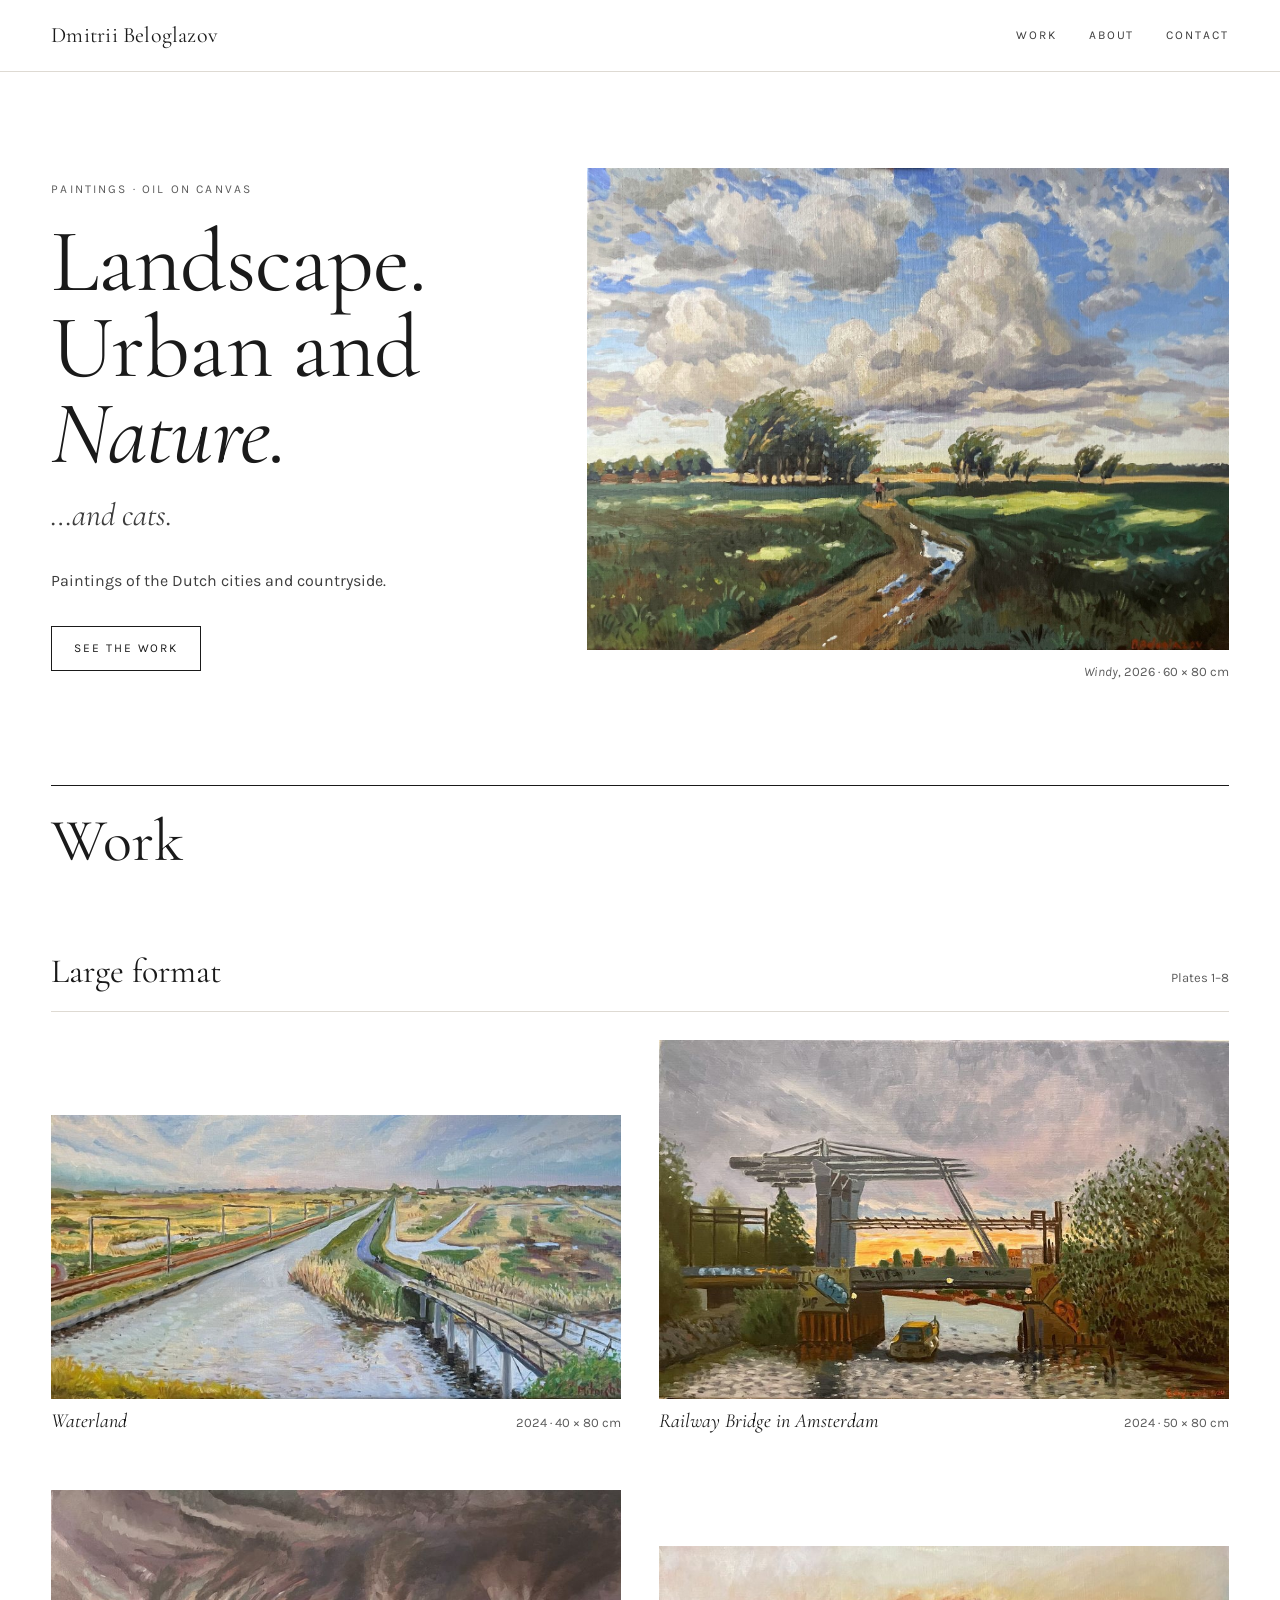
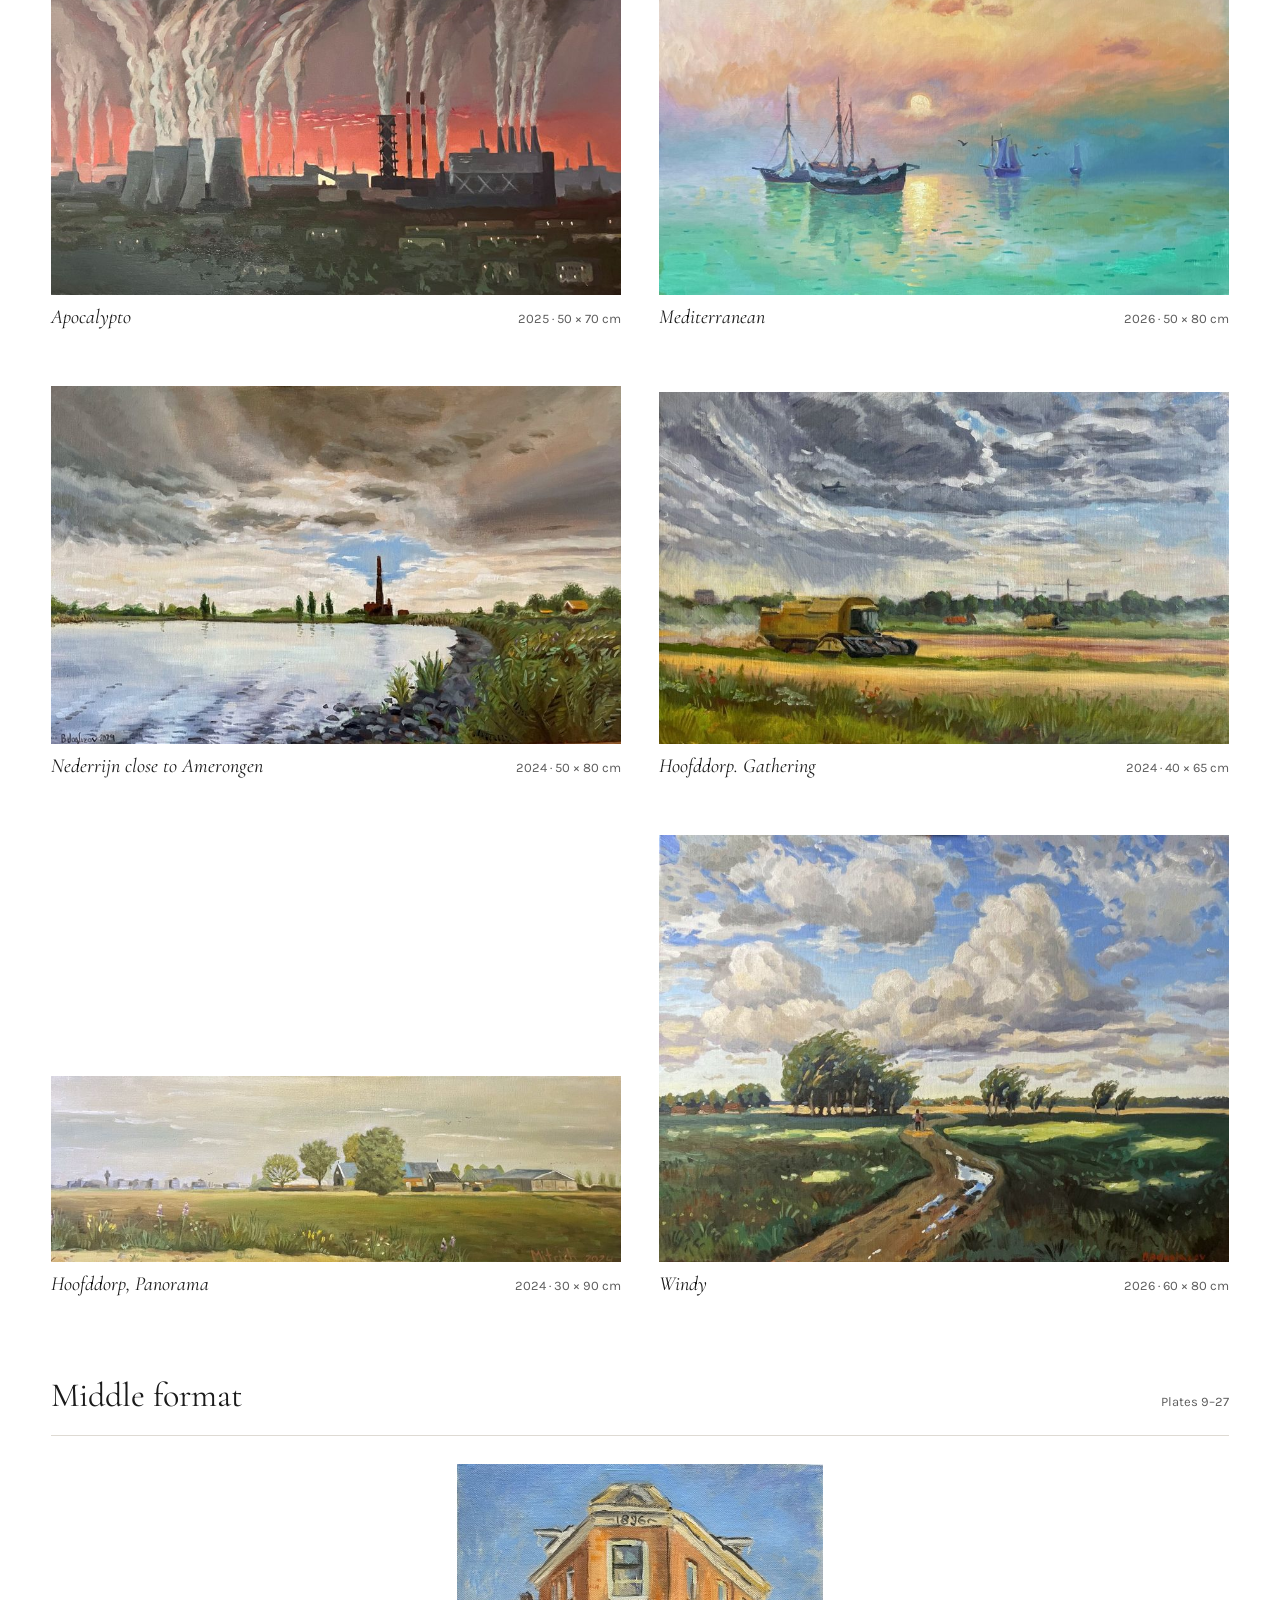
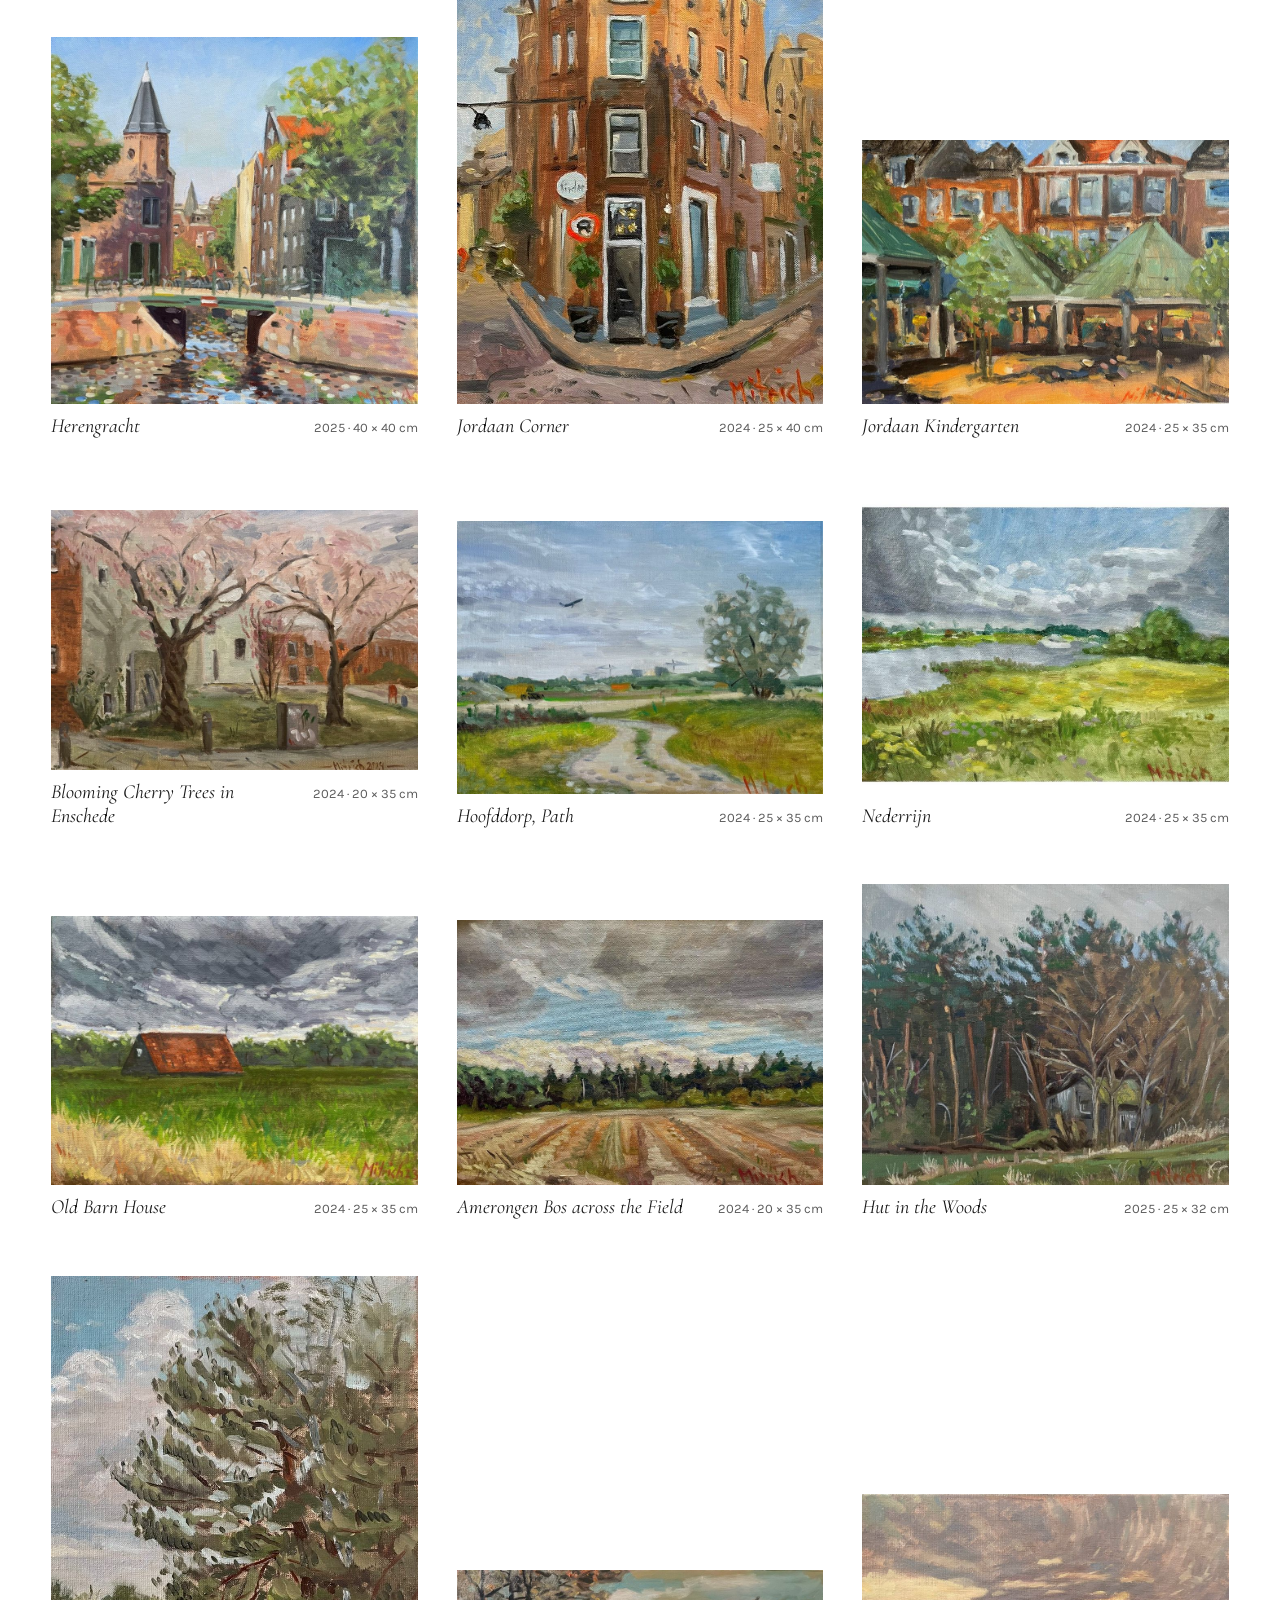
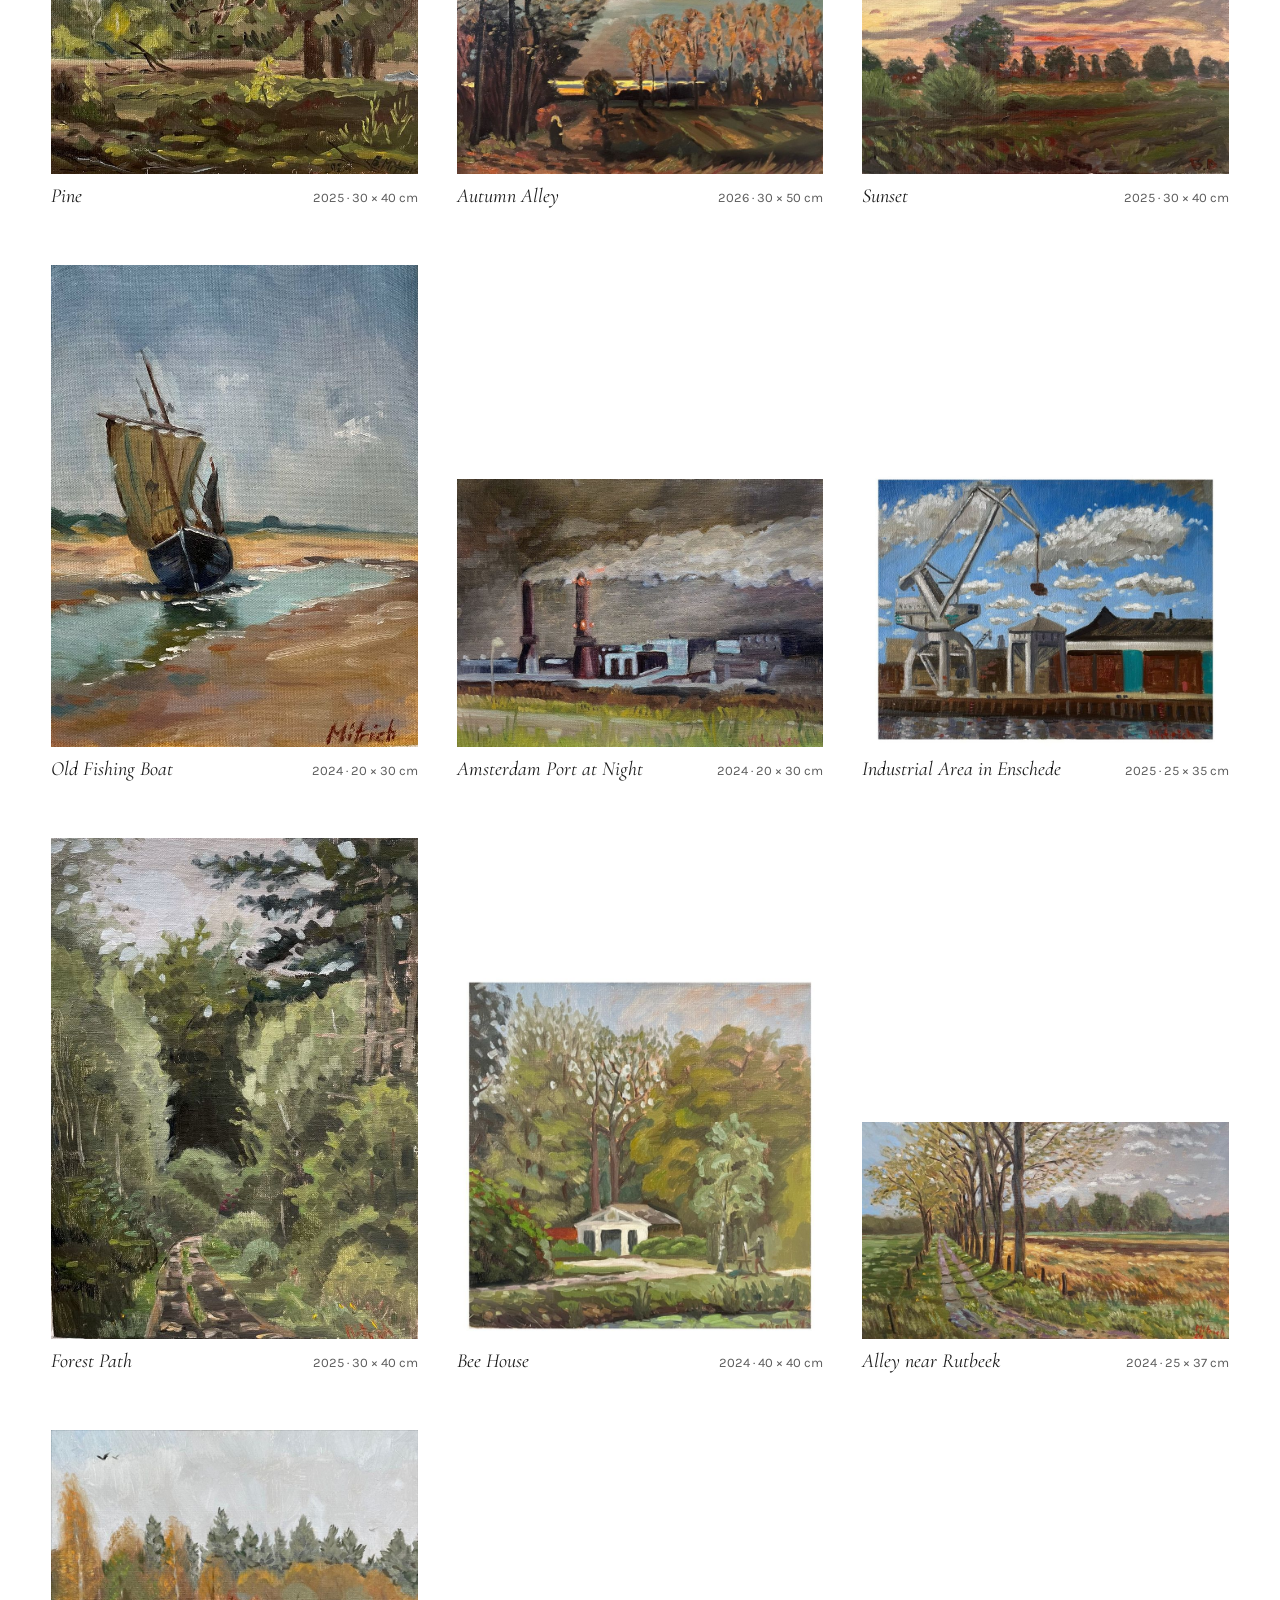
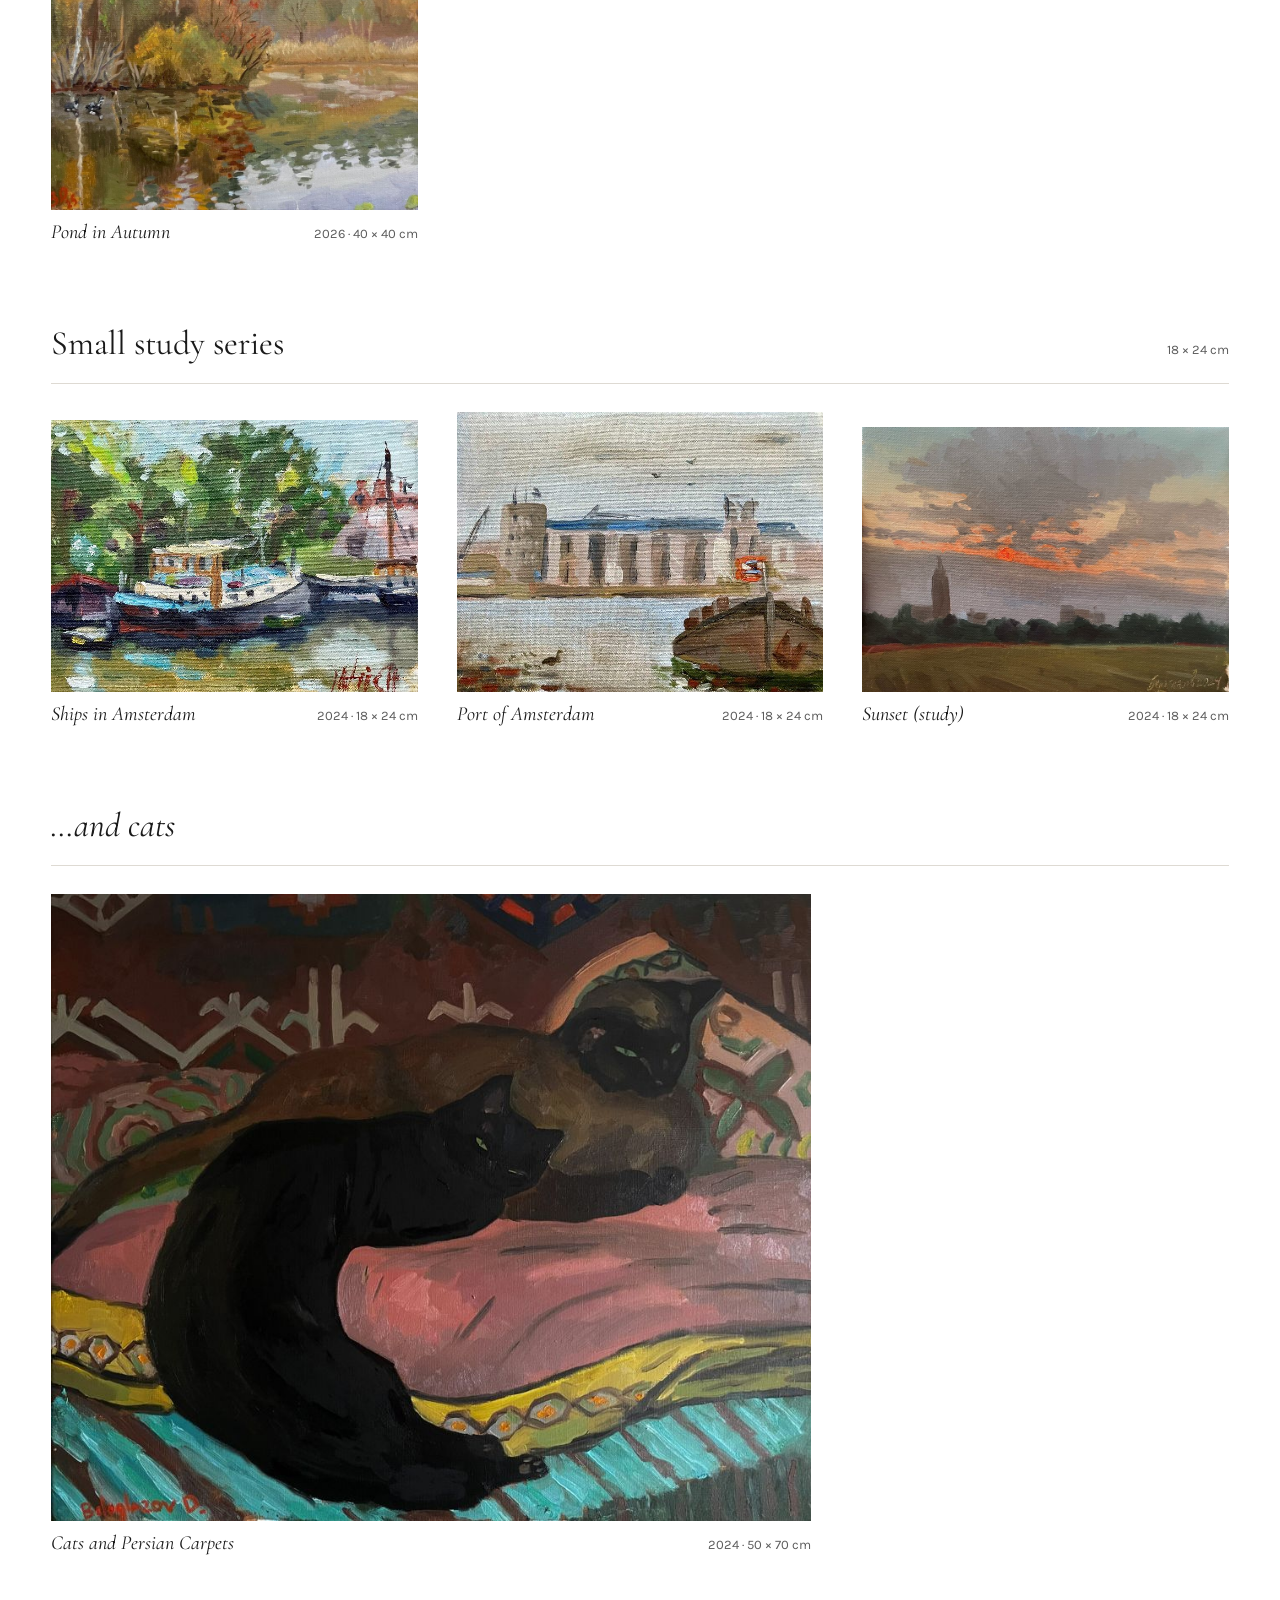
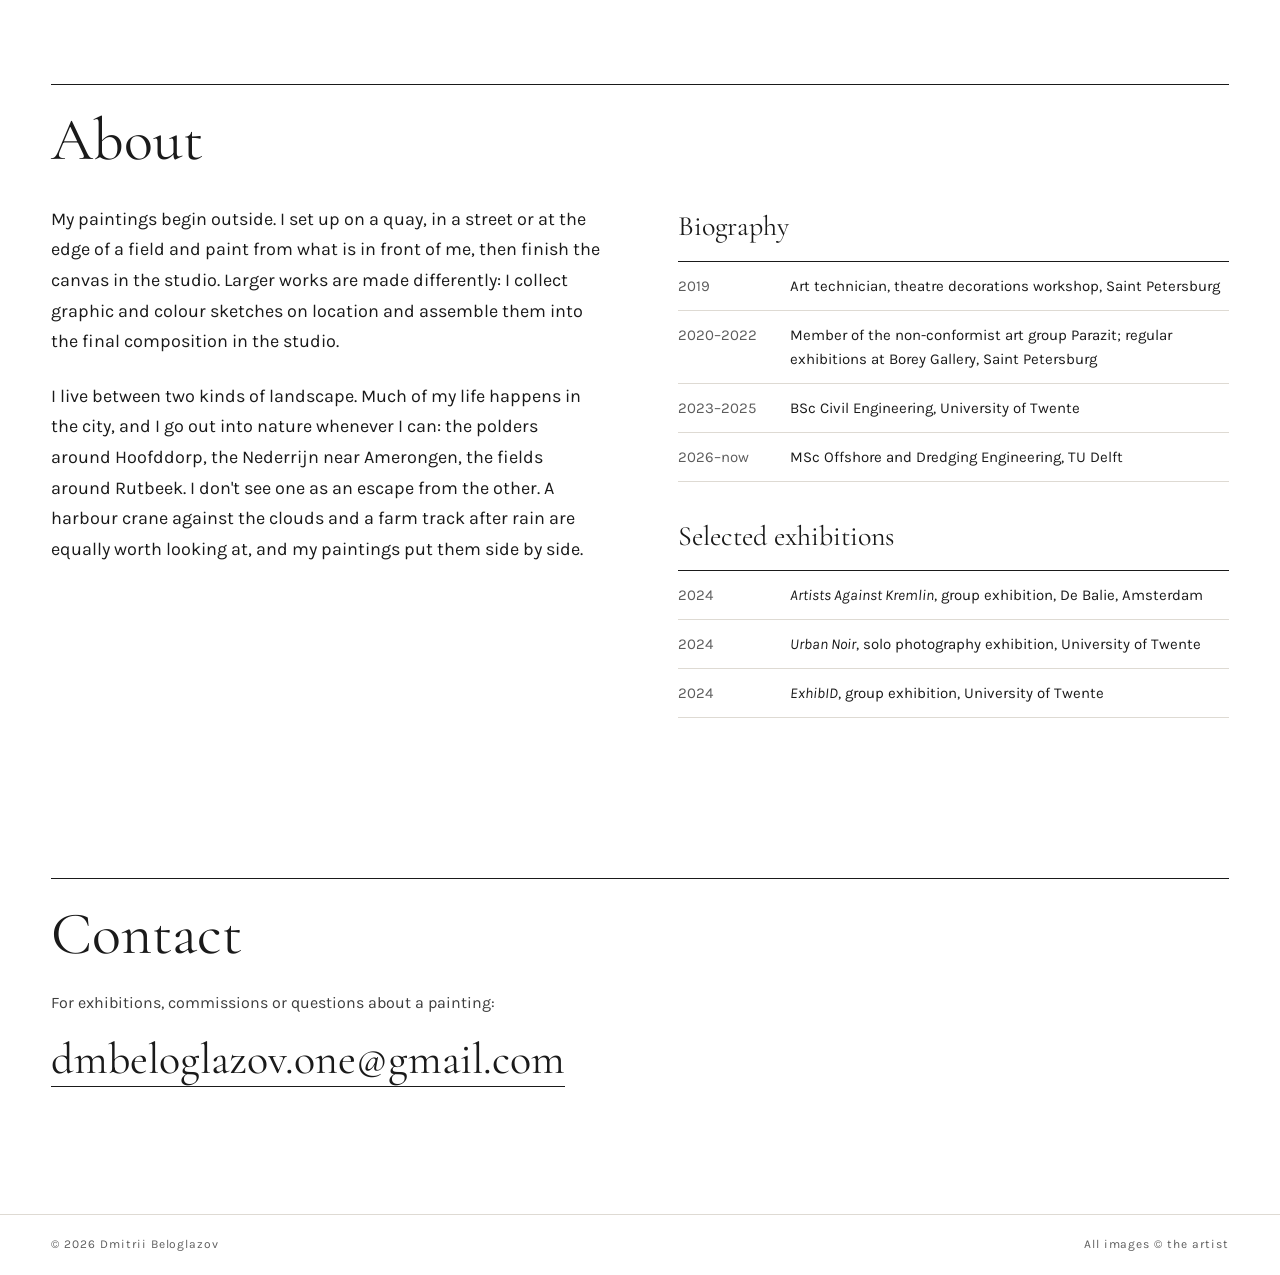
==== index.html @ a4216e6f "Pictures and info for the site" ====
<!doctype html>
<html lang="en">
<head>
<meta charset="utf-8">
<meta name="viewport" content="width=device-width, initial-scale=1">
<title>Dmitrii Beloglazov · Paintings</title>
<meta name="description" content="Dmitrii Beloglazov paints the Dutch city and countryside in oil: Amsterdam's canals and port, the polders of Waterland and Hoofddorp, the Nederrijn near Amerongen.">
<meta property="og:title" content="Dmitrii Beloglazov · Paintings">
<meta property="og:description" content="Landscape. Urban and Nature. …and cats. Oil paintings, 2024–2026.">
<link rel="icon" href="data:image/svg+xml,%3Csvg xmlns='http://www.w3.org/2000/svg' viewBox='0 0 64 64'%3E%3Crect width='64' height='64' fill='%231a1a1a'/%3E%3Ctext x='32' y='44' font-family='Georgia,serif' font-size='34' fill='%23fff' text-anchor='middle'%3EDB%3C/text%3E%3C/svg%3E">
<link rel="preconnect" href="https://fonts.googleapis.com">
<link rel="preconnect" href="https://fonts.gstatic.com" crossorigin>
<link href="https://fonts.googleapis.com/css2?family=Cormorant+Garamond:ital,wght@0,400;0,500;1,400;1,500&family=Karla:wght@400;500&display=swap" rel="stylesheet">
<link rel="stylesheet" href="style.css">
</head>
<body>
<a class="skip" href="#work">Skip to the paintings</a>
<header class="top">
  <a class="name" href="#">Dmitrii Beloglazov</a>
  <nav aria-label="Main">
    <a href="#work">Work</a>
    <a href="#about">About</a>
    <a href="#contact">Contact</a>
  </nav>
</header>

<main>
  <section class="hero" aria-label="Introduction">
    <div class="hero-text">
      <p class="eyebrow">Paintings · Oil on canvas</p>
      <h1>Landscape.<br>Urban and <em>Nature.</em></h1>
      <p class="cats"><em>…and cats.</em></p>
      <p class="lede">Paintings of the Dutch cities and countryside.</p>
      <a class="cta" href="#work">See the work</a>
    </div>
    <figure class="hero-img">
      <img src="images/hero-windy.jpg" alt="Windy: a muddy track through a green polder under towering summer clouds" width="1429" height="1072" fetchpriority="high">
      <figcaption><em>Windy</em>, 2026 · 60 × 80 cm</figcaption>
    </figure>
  </section>

  <section id="work" class="work-wrap" aria-labelledby="h-work">
    <h2 id="h-work">Work</h2>
    <section class="series" id="large" aria-labelledby="h-large">
      <div class="series-head">
        <h3 id="h-large">Large format</h3>
        <span>Plates 1–8</span>
      </div>
      <div class="grid grid-wide">
      <figure class="work">
        <button type="button" class="work-open" data-full="images/full/01-waterland.jpg" data-title="Waterland" data-meta="2024 · Oil on canvas · 40 × 80 cm" aria-label="View Waterland larger">
          <img src="images/thumb/01-waterland.jpg" alt="Waterland: A straight polder canal with a footbridge running to a low horizon" width="900" height="449" loading="lazy" decoding="async">
        </button>
        <figcaption><span class="t">Waterland</span><span class="m">2024 · 40 × 80 cm</span></figcaption>
      </figure>
      <figure class="work">
        <button type="button" class="work-open" data-full="images/full/02-railway-bridge-in-amsterdam.jpg" data-title="Railway Bridge in Amsterdam" data-meta="2024 · Oil on canvas · 50 × 80 cm" aria-label="View Railway Bridge in Amsterdam larger">
          <img src="images/thumb/02-railway-bridge-in-amsterdam.jpg" alt="Railway Bridge in Amsterdam: A lifting rail bridge over a canal against a glowing evening sky" width="900" height="567" loading="lazy" decoding="async">
        </button>
        <figcaption><span class="t">Railway Bridge in Amsterdam</span><span class="m">2024 · 50 × 80 cm</span></figcaption>
      </figure>
      <figure class="work">
        <button type="button" class="work-open" data-full="images/full/03-apocalypto.jpg" data-title="Apocalypto" data-meta="2025 · Oil on canvas · 50 × 70 cm" aria-label="View Apocalypto larger">
          <img src="images/thumb/03-apocalypto.jpg" alt="Apocalypto: A power station and cooling towers pouring smoke into a blood-red sky" width="900" height="640" loading="lazy" decoding="async">
        </button>
        <figcaption><span class="t">Apocalypto</span><span class="m">2025 · 50 × 70 cm</span></figcaption>
      </figure>
      <figure class="work">
        <button type="button" class="work-open" data-full="images/full/04-mediterranean.jpg" data-title="Mediterranean" data-meta="2026 · Oil on canvas · 50 × 80 cm" aria-label="View Mediterranean larger">
          <img src="images/thumb/04-mediterranean.jpg" alt="Mediterranean: Sailing ships on a still turquoise sea at sunset" width="900" height="552" loading="lazy" decoding="async">
        </button>
        <figcaption><span class="t">Mediterranean</span><span class="m">2026 · 50 × 80 cm</span></figcaption>
      </figure>
      <figure class="work">
        <button type="button" class="work-open" data-full="images/full/05-nederrijn-close-to-amerongen.jpg" data-title="Nederrijn close to Amerongen" data-meta="2024 · Oil on canvas · 50 × 80 cm" aria-label="View Nederrijn close to Amerongen larger">
          <img src="images/thumb/05-nederrijn-close-to-amerongen.jpg" alt="Nederrijn close to Amerongen: A wide river under heavy clouds, a distant tower on the far bank" width="900" height="566" loading="lazy" decoding="async">
        </button>
        <figcaption><span class="t">Nederrijn close to Amerongen</span><span class="m">2024 · 50 × 80 cm</span></figcaption>
      </figure>
      <figure class="work">
        <button type="button" class="work-open" data-full="images/full/06-hoofddorp-gathering.jpg" data-title="Hoofddorp. Gathering" data-meta="2024 · Oil on canvas · 40 × 65 cm" aria-label="View Hoofddorp. Gathering larger">
          <img src="images/thumb/06-hoofddorp-gathering.jpg" alt="Hoofddorp. Gathering: A combine harvester in a wheat field under a streaked sky" width="900" height="556" loading="lazy" decoding="async">
        </button>
        <figcaption><span class="t">Hoofddorp. Gathering</span><span class="m">2024 · 40 × 65 cm</span></figcaption>
      </figure>
      <figure class="work">
        <button type="button" class="work-open" data-full="images/full/07-hoofddorp-panorama.jpg" data-title="Hoofddorp, Panorama" data-meta="2024 · Oil on canvas · 30 × 90 cm" aria-label="View Hoofddorp, Panorama larger">
          <img src="images/thumb/07-hoofddorp-panorama.jpg" alt="Hoofddorp, Panorama: A long panorama of green fields and wildflowers toward farm buildings and trees" width="900" height="294" loading="lazy" decoding="async">
        </button>
        <figcaption><span class="t">Hoofddorp, Panorama</span><span class="m">2024 · 30 × 90 cm</span></figcaption>
      </figure>
      <figure class="work">
        <button type="button" class="work-open" data-full="images/full/08-windy.jpg" data-title="Windy" data-meta="2026 · Oil on canvas · 60 × 80 cm" aria-label="View Windy larger">
          <img src="images/thumb/08-windy.jpg" alt="Windy: A muddy track through a green polder under towering summer clouds" width="900" height="675" loading="lazy" decoding="async">
        </button>
        <figcaption><span class="t">Windy</span><span class="m">2026 · 60 × 80 cm</span></figcaption>
      </figure>
      </div>
    </section>
    <section class="series" id="middle" aria-labelledby="h-middle">
      <div class="series-head">
        <h3 id="h-middle">Middle format</h3>
        <span>Plates 9–27</span>
      </div>
      <div class="grid">
      <figure class="work">
        <button type="button" class="work-open" data-full="images/full/09-herengracht.jpg" data-title="Herengracht" data-meta="2025 · Oil on canvas · 40 × 40 cm" aria-label="View Herengracht larger">
          <img src="images/thumb/09-herengracht.jpg" alt="Herengracht: A canal bridge in Amsterdam with a church spire and gabled houses" width="900" height="900" loading="lazy" decoding="async">
        </button>
        <figcaption><span class="t">Herengracht</span><span class="m">2025 · 40 × 40 cm</span></figcaption>
      </figure>
      <figure class="work">
        <button type="button" class="work-open" data-full="images/full/10-jordaan-corner.jpg" data-title="Jordaan Corner" data-meta="2024 · Oil on canvas · 25 × 40 cm" aria-label="View Jordaan Corner larger">
          <img src="images/thumb/10-jordaan-corner.jpg" alt="Jordaan Corner: A narrow brick corner building with a café on the ground floor" width="612" height="900" loading="lazy" decoding="async">
        </button>
        <figcaption><span class="t">Jordaan Corner</span><span class="m">2024 · 25 × 40 cm</span></figcaption>
      </figure>
      <figure class="work">
        <button type="button" class="work-open" data-full="images/full/11-jordaan-kindergarten.jpg" data-title="Jordaan Kindergarten" data-meta="2024 · Oil on canvas · 25 × 35 cm" aria-label="View Jordaan Kindergarten larger">
          <img src="images/thumb/11-jordaan-kindergarten.jpg" alt="Jordaan Kindergarten: Green pyramid roofs of a playground pavilion in front of brick houses" width="900" height="648" loading="lazy" decoding="async">
        </button>
        <figcaption><span class="t">Jordaan Kindergarten</span><span class="m">2024 · 25 × 35 cm</span></figcaption>
      </figure>
      <figure class="work">
        <button type="button" class="work-open" data-full="images/full/12-blooming-cherry-trees-in-enschede.jpg" data-title="Blooming Cherry Trees in Enschede" data-meta="2024 · Oil on canvas · 20 × 35 cm" aria-label="View Blooming Cherry Trees in Enschede larger">
          <img src="images/thumb/12-blooming-cherry-trees-in-enschede.jpg" alt="Blooming Cherry Trees in Enschede: Two pink-blossomed trees in a small square" width="900" height="639" loading="lazy" decoding="async">
        </button>
        <figcaption><span class="t">Blooming Cherry Trees in Enschede</span><span class="m">2024 · 20 × 35 cm</span></figcaption>
      </figure>
      <figure class="work">
        <button type="button" class="work-open" data-full="images/full/13-hoofddorp-path.jpg" data-title="Hoofddorp, Path" data-meta="2024 · Oil on canvas · 25 × 35 cm" aria-label="View Hoofddorp, Path larger">
          <img src="images/thumb/13-hoofddorp-path.jpg" alt="Hoofddorp, Path: A sandy path curving through meadow toward a lone tree" width="900" height="668" loading="lazy" decoding="async">
        </button>
        <figcaption><span class="t">Hoofddorp, Path</span><span class="m">2024 · 25 × 35 cm</span></figcaption>
      </figure>
      <figure class="work">
        <button type="button" class="work-open" data-full="images/full/14-nederrijn.jpg" data-title="Nederrijn" data-meta="2024 · Oil on canvas · 25 × 35 cm" aria-label="View Nederrijn larger">
          <img src="images/thumb/14-nederrijn.jpg" alt="Nederrijn: A bend of the river through green floodplain under a cloudy sky" width="900" height="733" loading="lazy" decoding="async">
        </button>
        <figcaption><span class="t">Nederrijn</span><span class="m">2024 · 25 × 35 cm</span></figcaption>
      </figure>
      <figure class="work">
        <button type="button" class="work-open" data-full="images/full/15-old-barn-house.jpg" data-title="Old Barn House" data-meta="2024 · Oil on canvas · 25 × 35 cm" aria-label="View Old Barn House larger">
          <img src="images/thumb/15-old-barn-house.jpg" alt="Old Barn House: A red-roofed barn low in a green field under a stormy sky" width="900" height="660" loading="lazy" decoding="async">
        </button>
        <figcaption><span class="t">Old Barn House</span><span class="m">2024 · 25 × 35 cm</span></figcaption>
      </figure>
      <figure class="work">
        <button type="button" class="work-open" data-full="images/full/16-amerongen-bos-across-the-field.jpg" data-title="Amerongen Bos across the Field" data-meta="2024 · Oil on canvas · 20 × 35 cm" aria-label="View Amerongen Bos across the Field larger">
          <img src="images/thumb/16-amerongen-bos-across-the-field.jpg" alt="Amerongen Bos across the Field: A ploughed field leading to a dark band of forest" width="900" height="649" loading="lazy" decoding="async">
        </button>
        <figcaption><span class="t">Amerongen Bos across the Field</span><span class="m">2024 · 20 × 35 cm</span></figcaption>
      </figure>
      <figure class="work">
        <button type="button" class="work-open" data-full="images/full/17-hut-in-the-woods.jpg" data-title="Hut in the Woods" data-meta="2025 · Oil on canvas · 25 × 32 cm" aria-label="View Hut in the Woods larger">
          <img src="images/thumb/17-hut-in-the-woods.jpg" alt="Hut in the Woods: A small hut half-hidden among pines and bare trees" width="900" height="737" loading="lazy" decoding="async">
        </button>
        <figcaption><span class="t">Hut in the Woods</span><span class="m">2025 · 25 × 32 cm</span></figcaption>
      </figure>
      <figure class="work">
        <button type="button" class="work-open" data-full="images/full/18-pine.jpg" data-title="Pine" data-meta="2025 · Oil on canvas · 30 × 40 cm" aria-label="View Pine larger">
          <img src="images/thumb/18-pine.jpg" alt="Pine: A tall Scots pine at the edge of heathland under a bright sky" width="663" height="900" loading="lazy" decoding="async">
        </button>
        <figcaption><span class="t">Pine</span><span class="m">2025 · 30 × 40 cm</span></figcaption>
      </figure>
      <figure class="work">
        <button type="button" class="work-open" data-full="images/full/19-autumn-alley.jpg" data-title="Autumn Alley" data-meta="2026 · Oil on canvas · 30 × 50 cm" aria-label="View Autumn Alley larger">
          <img src="images/thumb/19-autumn-alley.jpg" alt="Autumn Alley: Orange autumn poplars and dark fields against a low evening light" width="900" height="501" loading="lazy" decoding="async">
        </button>
        <figcaption><span class="t">Autumn Alley</span><span class="m">2026 · 30 × 50 cm</span></figcaption>
      </figure>
      <figure class="work">
        <button type="button" class="work-open" data-full="images/full/20-sunset.jpg" data-title="Sunset" data-meta="2025 · Oil on canvas · 30 × 40 cm" aria-label="View Sunset larger">
          <img src="images/thumb/20-sunset.jpg" alt="Sunset: A meadow lined with dark trees, the sky streaked pink and gold" width="900" height="687" loading="lazy" decoding="async">
        </button>
        <figcaption><span class="t">Sunset</span><span class="m">2025 · 30 × 40 cm</span></figcaption>
      </figure>
      <figure class="work">
        <button type="button" class="work-open" data-full="images/full/21-old-fishing-boat.jpg" data-title="Old Fishing Boat" data-meta="2024 · Oil on canvas · 20 × 30 cm" aria-label="View Old Fishing Boat larger">
          <img src="images/thumb/21-old-fishing-boat.jpg" alt="Old Fishing Boat: A sailing boat resting on a sandbank beside a shallow channel" width="685" height="900" loading="lazy" decoding="async">
        </button>
        <figcaption><span class="t">Old Fishing Boat</span><span class="m">2024 · 20 × 30 cm</span></figcaption>
      </figure>
      <figure class="work">
        <button type="button" class="work-open" data-full="images/full/22-amsterdam-port-at-night.jpg" data-title="Amsterdam Port at Night" data-meta="2024 · Oil on canvas · 20 × 30 cm" aria-label="View Amsterdam Port at Night larger">
          <img src="images/thumb/22-amsterdam-port-at-night.jpg" alt="Amsterdam Port at Night: Factory chimneys trailing smoke over the harbour under a dark sky" width="900" height="657" loading="lazy" decoding="async">
        </button>
        <figcaption><span class="t">Amsterdam Port at Night</span><span class="m">2024 · 20 × 30 cm</span></figcaption>
      </figure>
      <figure class="work">
        <button type="button" class="work-open" data-full="images/full/23-industrial-area-in-enschede.jpg" data-title="Industrial Area in Enschede" data-meta="2025 · Oil on canvas · 25 × 35 cm" aria-label="View Industrial Area in Enschede larger">
          <img src="images/thumb/23-industrial-area-in-enschede.jpg" alt="Industrial Area in Enschede: A white crane over warehouses on the quay under a blue sky" width="900" height="675" loading="lazy" decoding="async">
        </button>
        <figcaption><span class="t">Industrial Area in Enschede</span><span class="m">2025 · 25 × 35 cm</span></figcaption>
      </figure>
      <figure class="work">
        <button type="button" class="work-open" data-full="images/full/24-forest-path.jpg" data-title="Forest Path" data-meta="2025 · Oil on canvas · 30 × 40 cm" aria-label="View Forest Path larger">
          <img src="images/thumb/24-forest-path.jpg" alt="Forest Path: A narrow path running into dense green forest" width="658" height="900" loading="lazy" decoding="async">
        </button>
        <figcaption><span class="t">Forest Path</span><span class="m">2025 · 30 × 40 cm</span></figcaption>
      </figure>
      <figure class="work">
        <button type="button" class="work-open" data-full="images/full/25-bee-house.jpg" data-title="Bee House" data-meta="2024 · Oil on canvas · 40 × 40 cm" aria-label="View Bee House larger">
          <img src="images/thumb/25-bee-house.jpg" alt="Bee House: A small white pavilion among tall spring trees" width="900" height="900" loading="lazy" decoding="async">
        </button>
        <figcaption><span class="t">Bee House</span><span class="m">2024 · 40 × 40 cm</span></figcaption>
      </figure>
      <figure class="work">
        <button type="button" class="work-open" data-full="images/full/26-alley-near-rutbeek.jpg" data-title="Alley near Rutbeek" data-meta="2024 · Oil on canvas · 25 × 37 cm" aria-label="View Alley near Rutbeek larger">
          <img src="images/thumb/26-alley-near-rutbeek.jpg" alt="Alley near Rutbeek: A farm track along a row of autumn trees beside golden fields" width="900" height="534" loading="lazy" decoding="async">
        </button>
        <figcaption><span class="t">Alley near Rutbeek</span><span class="m">2024 · 25 × 37 cm</span></figcaption>
      </figure>
      <figure class="work">
        <button type="button" class="work-open" data-full="images/full/27-pond-in-autumn.jpg" data-title="Pond in Autumn" data-meta="2026 · Oil on canvas · 40 × 40 cm" aria-label="View Pond in Autumn larger">
          <img src="images/thumb/27-pond-in-autumn.jpg" alt="Pond in Autumn: Birches and pines in autumn colour reflected in a still pond" width="870" height="900" loading="lazy" decoding="async">
        </button>
        <figcaption><span class="t">Pond in Autumn</span><span class="m">2026 · 40 × 40 cm</span></figcaption>
      </figure>
      </div>
    </section>
    <section class="series" id="studies" aria-labelledby="h-studies">
      <div class="series-head">
        <h3 id="h-studies">Small study series</h3>
        <span>18 × 24 cm</span>
      </div>
      <div class="grid">
      <figure class="work">
        <button type="button" class="work-open" data-full="images/full/28-ships-in-amsterdam.jpg" data-title="Ships in Amsterdam" data-meta="2024 · Oil on canvas · 18 × 24 cm" aria-label="View Ships in Amsterdam larger">
          <img src="images/thumb/28-ships-in-amsterdam.jpg" alt="Ships in Amsterdam: Moored houseboats under green trees" width="694" height="515" loading="lazy" decoding="async">
        </button>
        <figcaption><span class="t">Ships in Amsterdam</span><span class="m">2024 · 18 × 24 cm</span></figcaption>
      </figure>
      <figure class="work">
        <button type="button" class="work-open" data-full="images/full/29-port-of-amsterdam.jpg" data-title="Port of Amsterdam" data-meta="2024 · Oil on canvas · 18 × 24 cm" aria-label="View Port of Amsterdam larger">
          <img src="images/thumb/29-port-of-amsterdam.jpg" alt="Port of Amsterdam: A pale warehouse across the water with a barge in the foreground" width="690" height="527" loading="lazy" decoding="async">
        </button>
        <figcaption><span class="t">Port of Amsterdam</span><span class="m">2024 · 18 × 24 cm</span></figcaption>
      </figure>
      <figure class="work">
        <button type="button" class="work-open" data-full="images/full/30-sunset-study.jpg" data-title="Sunset (study)" data-meta="2024 · Oil on canvas · 18 × 24 cm" aria-label="View Sunset (study) larger">
          <img src="images/thumb/30-sunset-study.jpg" alt="Sunset (study): A flat field at dusk, a church tower on the skyline" width="900" height="651" loading="lazy" decoding="async">
        </button>
        <figcaption><span class="t">Sunset (study)</span><span class="m">2024 · 18 × 24 cm</span></figcaption>
      </figure>
      </div>
    </section>
    <section class="series" id="cats" aria-labelledby="h-cats">
      <div class="series-head">
        <h3 id="h-cats" class="ital">…and cats</h3>
        <span></span>
      </div>
      <div class="grid grid-solo">
      <figure class="work">
        <button type="button" class="work-open" data-full="images/full/31-cats-and-persian-carpets.jpg" data-title="Cats and Persian Carpets" data-meta="2024 · Oil on canvas · 50 × 70 cm" aria-label="View Cats and Persian Carpets larger">
          <img src="images/thumb/31-cats-and-persian-carpets.jpg" alt="Cats and Persian Carpets: A black cat and a Siamese cat curled on patterned rugs" width="900" height="742" loading="lazy" decoding="async">
        </button>
        <figcaption><span class="t">Cats and Persian Carpets</span><span class="m">2024 · 50 × 70 cm</span></figcaption>
      </figure>
      </div>
    </section>
  </section>

  <section id="about" class="about" aria-labelledby="h-about">
    <h2 id="h-about">About</h2>
    <div class="statement">
      <p>My paintings begin outside. I set up on a quay, in a street or at the edge of a field and paint from what is in front of me, then finish the canvas in the studio. Larger works are made differently: I collect graphic and colour sketches on location and assemble them into the final composition in the studio.</p>
      <p>I live between two kinds of landscape. Much of my life happens in the city, and I go out into nature whenever I can: the polders around Hoofddorp, the Nederrijn near Amerongen, the fields around Rutbeek. I don't see one as an escape from the other. A harbour crane against the clouds and a farm track after rain are equally worth looking at, and my paintings put them side by side.</p>
    </div>
    <div class="cv">
      <h3>Biography</h3>
      <dl>
        <div><dt>2019</dt><dd>Art technician, theatre decorations workshop, Saint Petersburg</dd></div>
        <div><dt>2020–2022</dt><dd>Member of the non-conformist art group Parazit; regular exhibitions at Borey Gallery, Saint Petersburg</dd></div>
        <div><dt>2023–2025</dt><dd>BSc Civil Engineering, University of Twente</dd></div>
        <div><dt>2026–now</dt><dd>MSc Offshore and Dredging Engineering, TU Delft</dd></div>
      </dl>
      <h3>Selected exhibitions</h3>
      <dl>
        <div><dt>2024</dt><dd><em>Artists Against Kremlin</em>, group exhibition, De Balie, Amsterdam</dd></div>
        <div><dt>2024</dt><dd><em>Urban Noir</em>, solo photography exhibition, University of Twente</dd></div>
        <div><dt>2024</dt><dd><em>ExhibID</em>, group exhibition, University of Twente</dd></div>
      </dl>
    </div>
  </section>

  <section id="contact" class="contact" aria-labelledby="h-contact">
    <h2 id="h-contact">Contact</h2>
    <p>For exhibitions, commissions or questions about a painting:</p>
    <a class="mail" href="mailto:dmbeloglazov.one@gmail.com">dmbeloglazov.one@gmail.com</a>
  </section>
</main>

<footer class="foot">
  <span>© 2026 Dmitrii Beloglazov</span>
  <span>All images © the artist</span>
</footer>

<dialog class="lightbox" aria-label="Painting viewer">
  <div class="lb-inner">
    <button type="button" class="lb-close" aria-label="Close">
      <svg viewBox="0 0 24 24" width="22" height="22" aria-hidden="true"><path d="M5 5l14 14M19 5L5 19" stroke="currentColor" stroke-width="1.6" fill="none"/></svg>
    </button>
    <button type="button" class="lb-nav lb-prev" aria-label="Previous painting">
      <svg viewBox="0 0 24 24" width="28" height="28" aria-hidden="true"><path d="M15 4l-8 8 8 8" stroke="currentColor" stroke-width="1.6" fill="none"/></svg>
    </button>
    <figure class="lb-fig">
      <img class="lb-img" src="" alt="">
      <figcaption>
        <span class="lb-title"></span>
        <span class="lb-meta"></span>
        <a class="lb-enquire" href="#">Enquire about this work</a>
      </figcaption>
    </figure>
    <button type="button" class="lb-nav lb-next" aria-label="Next painting">
      <svg viewBox="0 0 24 24" width="28" height="28" aria-hidden="true"><path d="M9 4l8 8-8 8" stroke="currentColor" stroke-width="1.6" fill="none"/></svg>
    </button>
  </div>
</dialog>
<script>window.SITE_EMAIL = "dmbeloglazov.one@gmail.com";</script>
<script src="script.js"></script>
</body>
</html>
---- style.css ----
:root {
  --ink: #1a1a1a;
  --ink-2: #3d3d3d;
  --muted: #5c5c5c;
  --rule: #dedad3;
  --paper: #ffffff;
  --wash: #f4f3f0;
  --serif: 'Cormorant Garamond', Georgia, serif;
  --sans: 'Karla', system-ui, sans-serif;
  --gutter: clamp(16px, 4vw, 56px);
  --max: 1320px;
}
* { box-sizing: border-box; }
html { scroll-behavior: smooth; }
@media (prefers-reduced-motion: reduce) { html { scroll-behavior: auto; } }
body {
  margin: 0;
  background: var(--paper);
  color: var(--ink);
  font-family: var(--sans);
  font-size: 16px;
  line-height: 1.6;
  -webkit-font-smoothing: antialiased;
}
img { display: block; max-width: 100%; height: auto; }
a { color: inherit; }
em { font-style: italic; }

.skip { position: absolute; left: -999px; top: 8px; background: var(--ink); color: #fff; padding: 8px 12px; z-index: 10; }
.skip:focus { left: 8px; }

/* Header */
.top {
  position: sticky; top: 0; z-index: 5;
  display: flex; justify-content: space-between; align-items: center; gap: 16px;
  padding: 14px var(--gutter);
  background: rgba(255,255,255,0.94);
  backdrop-filter: blur(6px);
  border-bottom: 1px solid var(--rule);
}
.name { font-family: var(--serif); font-size: 22px; text-decoration: none; letter-spacing: 0.01em; }
.top nav { display: flex; gap: clamp(14px, 3vw, 32px); }
.top nav a {
  font-size: 12px; letter-spacing: 0.16em; text-transform: uppercase; text-decoration: none; color: var(--ink-2);
  padding: 12px 0;
}
.top nav a:hover { color: var(--ink); text-decoration: underline; text-underline-offset: 6px; }

/* Hero */
.hero {
  max-width: var(--max); margin: 0 auto;
  padding: clamp(40px, 8vw, 96px) var(--gutter) clamp(48px, 8vw, 104px);
  display: grid; grid-template-columns: minmax(0, 5fr) minmax(0, 7fr);
  gap: clamp(32px, 6vw, 88px); align-items: center;
}
.eyebrow { margin: 0 0 20px; font-size: 12px; letter-spacing: 0.18em; text-transform: uppercase; color: var(--muted); }
.hero h1 {
  margin: 0; font-family: var(--serif); font-weight: 400;
  font-size: clamp(48px, 7vw, 92px); line-height: 0.96; letter-spacing: -0.01em;
}
.hero .cats { margin: 12px 0 0; font-family: var(--serif); font-size: clamp(24px, 2.6vw, 32px); color: var(--ink-2); }
.lede { margin: 28px 0 32px; max-width: 34ch; color: var(--ink-2); }
.cta {
  display: inline-block; padding: 12px 22px; border: 1px solid var(--ink);
  font-size: 12px; letter-spacing: 0.16em; text-transform: uppercase; text-decoration: none;
}
.cta:hover { background: var(--ink); color: #fff; }
.hero-img { margin: 0; }
.hero-img figcaption { margin-top: 12px; font-size: 13px; color: var(--muted); text-align: right; }

/* Work */
.work-wrap { max-width: var(--max); margin: 0 auto; padding: 0 var(--gutter); }
.work-wrap > h2, .about h2, .contact h2 {
  margin: 0; padding-top: 24px; border-top: 1px solid var(--ink);
  font-family: var(--serif); font-weight: 400; font-size: clamp(40px, 5vw, 60px); line-height: 1.05;
}
.series { padding: clamp(40px, 6vw, 72px) 0 0; }
.series-head {
  display: flex; justify-content: space-between; align-items: baseline; gap: 16px;
  margin-bottom: 28px; padding-bottom: 12px; border-bottom: 1px solid var(--rule);
}
.series-head h3 { margin: 0; font-family: var(--serif); font-weight: 400; font-size: clamp(26px, 3vw, 34px); }
.series-head h3.ital { font-style: italic; }
.series-head span { font-size: 13px; color: var(--muted); }

.grid {
  display: grid; grid-template-columns: repeat(auto-fill, minmax(min(100%, 280px), 1fr));
  gap: clamp(36px, 5vw, 56px) clamp(20px, 3vw, 40px); align-items: end;
}
.grid-wide { grid-template-columns: repeat(auto-fill, minmax(min(100%, 440px), 1fr)); }
.grid-solo { grid-template-columns: minmax(0, 760px); }
.work { margin: 0; }
.work-open {
  display: block; width: 100%; padding: 0; border: 0; background: none; cursor: zoom-in;
}
.work-open img { width: 100%; transition: opacity .2s ease; }
.work-open:hover img { opacity: 0.88; }
.work-open:focus-visible { outline: 2px solid var(--ink); outline-offset: 4px; }
.work figcaption { display: flex; justify-content: space-between; align-items: baseline; gap: 12px; margin-top: 10px; }
.work .t { font-family: var(--serif); font-style: italic; font-size: 20px; line-height: 1.2; }
.work .m { font-size: 13px; color: var(--muted); white-space: nowrap; }

/* About */
.about {
  max-width: var(--max); margin: 0 auto; padding: clamp(72px, 10vw, 128px) var(--gutter) 0;
  display: grid; grid-template-columns: minmax(0, 1fr) minmax(0, 1fr); gap: 32px clamp(32px, 6vw, 96px);
}
.about h2 { grid-column: 1 / -1; }
.statement p { margin: 0 0 24px; font-size: 18px; line-height: 1.7; max-width: 60ch; text-wrap: pretty; }
.cv h3 { margin: 0 0 12px; font-family: var(--serif); font-weight: 400; font-size: 28px; }
.cv dl { margin: 0 0 32px; border-top: 1px solid var(--ink); }
.cv dl div { display: grid; grid-template-columns: 96px minmax(0, 1fr); gap: 16px; padding: 12px 0; border-bottom: 1px solid var(--rule); font-size: 15px; }
.cv dt { color: var(--muted); }
.cv dd { margin: 0; }

/* Contact */
.contact { max-width: var(--max); margin: 0 auto; padding: clamp(72px, 10vw, 128px) var(--gutter) clamp(72px, 10vw, 120px); }
.contact p { margin: 24px 0 8px; color: var(--ink-2); }
.mail { font-family: var(--serif); font-size: clamp(26px, 4vw, 44px); text-decoration: none; border-bottom: 1px solid var(--ink); overflow-wrap: anywhere; }
.mail:hover { color: var(--muted); }

.foot {
  display: flex; justify-content: space-between; flex-wrap: wrap; gap: 8px;
  padding: 20px var(--gutter); border-top: 1px solid var(--rule);
  font-size: 12px; letter-spacing: 0.08em; color: var(--muted);
}

/* Lightbox */
.lightbox {
  width: 100vw; height: 100vh; max-width: none; max-height: none; margin: 0; padding: 0; border: 0;
  background: rgba(250, 250, 248, 0.98); color: var(--ink);
}
.lightbox::backdrop { background: rgba(0,0,0,0.4); }
.lb-inner { position: relative; height: 100%; display: flex; align-items: center; justify-content: center; gap: 8px; padding: 56px 12px 24px; }
.lb-fig { margin: 0; flex: 1; min-width: 0; height: 100%; display: flex; flex-direction: column; align-items: center; justify-content: center; gap: 16px; }
.lb-img { max-width: 100%; max-height: calc(100% - 96px); width: auto; height: auto; object-fit: contain; box-shadow: 0 2px 16px rgba(0,0,0,0.08); }
.lb-fig figcaption { display: flex; flex-wrap: wrap; justify-content: center; align-items: baseline; gap: 6px 18px; text-align: center; }
.lb-title { font-family: var(--serif); font-style: italic; font-size: 26px; }
.lb-meta { font-size: 14px; color: var(--muted); }
.lb-enquire { font-size: 12px; letter-spacing: 0.14em; text-transform: uppercase; text-underline-offset: 5px; padding: 8px 0; }
.lb-close, .lb-nav {
  display: grid; place-items: center; width: 48px; height: 48px; padding: 0;
  background: none; border: 0; color: var(--ink); cursor: pointer;
}
.lb-close { position: absolute; top: 8px; right: 8px; }
.lb-close:hover, .lb-nav:hover { color: var(--muted); }
.lb-close:focus-visible, .lb-nav:focus-visible { outline: 2px solid var(--ink); }
body.lb-open { overflow: hidden; }

@media (max-width: 820px) {
  .hero { grid-template-columns: 1fr; }
  .hero-img { order: -1; }
  .about { grid-template-columns: 1fr; }
  .name { font-size: 20px; }
}
@media (max-width: 560px) {
  .top { flex-direction: column; align-items: flex-start; gap: 0; padding-top: 10px; padding-bottom: 0; }
  .top nav a { padding: 10px 0 12px; }
  .lb-nav { position: absolute; bottom: 8px; }
  .lb-prev { left: 8px; } .lb-next { right: 8px; }
  .lb-inner { padding-bottom: 64px; }
  .work figcaption { flex-direction: column; gap: 2px; }
  .cv dl div { grid-template-columns: 80px minmax(0, 1fr); }
}
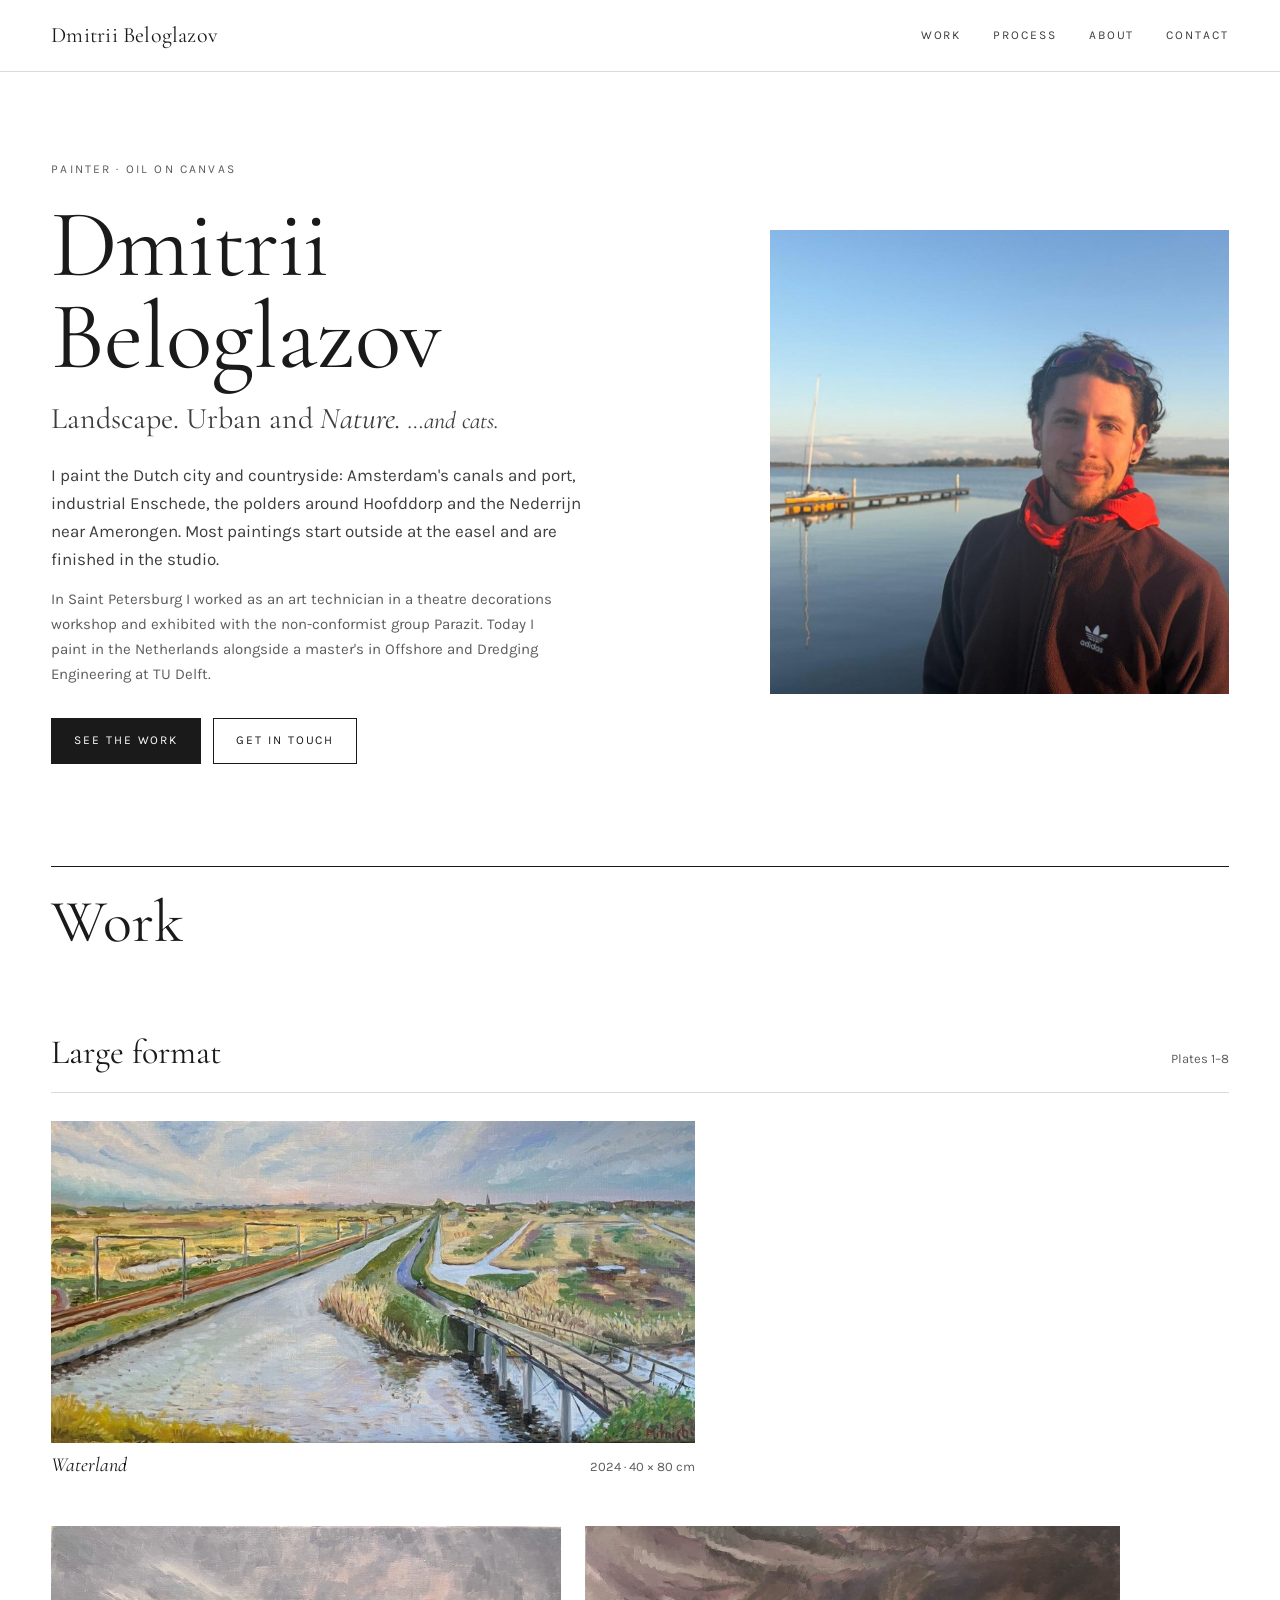
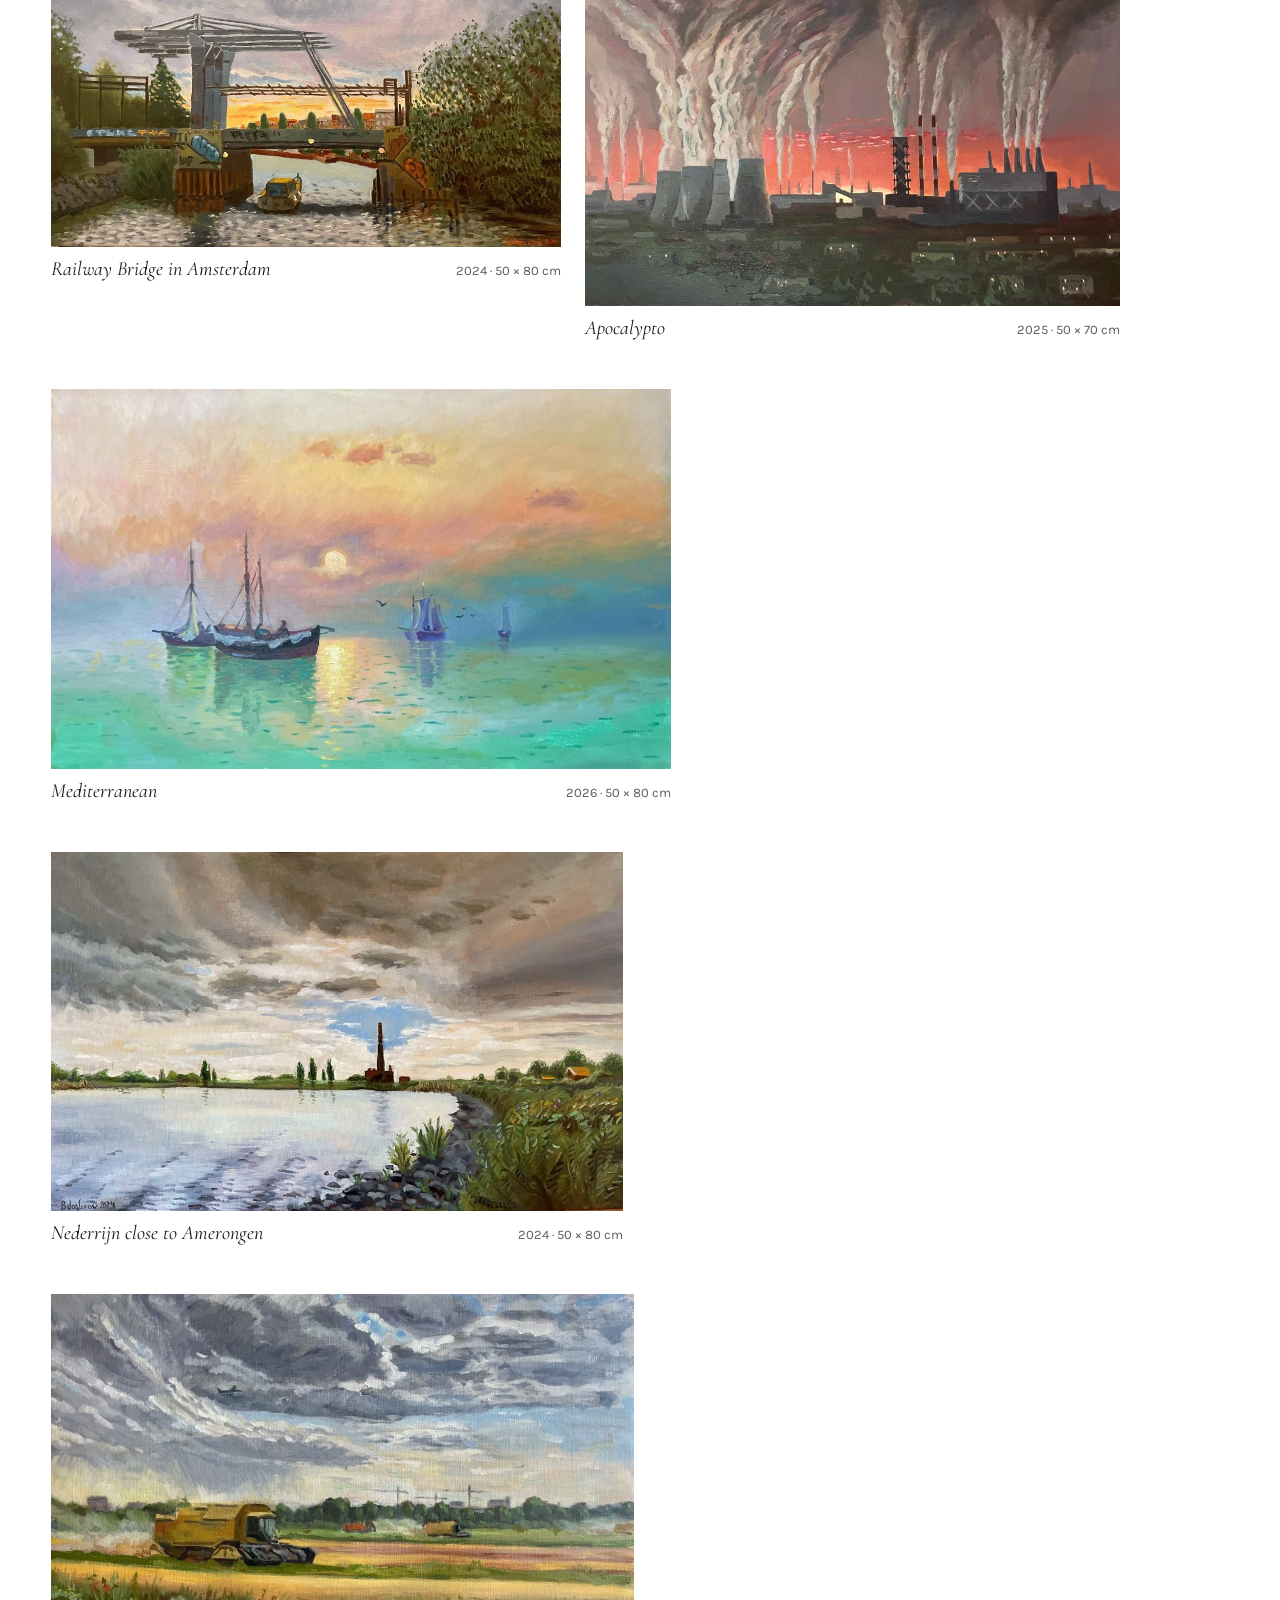
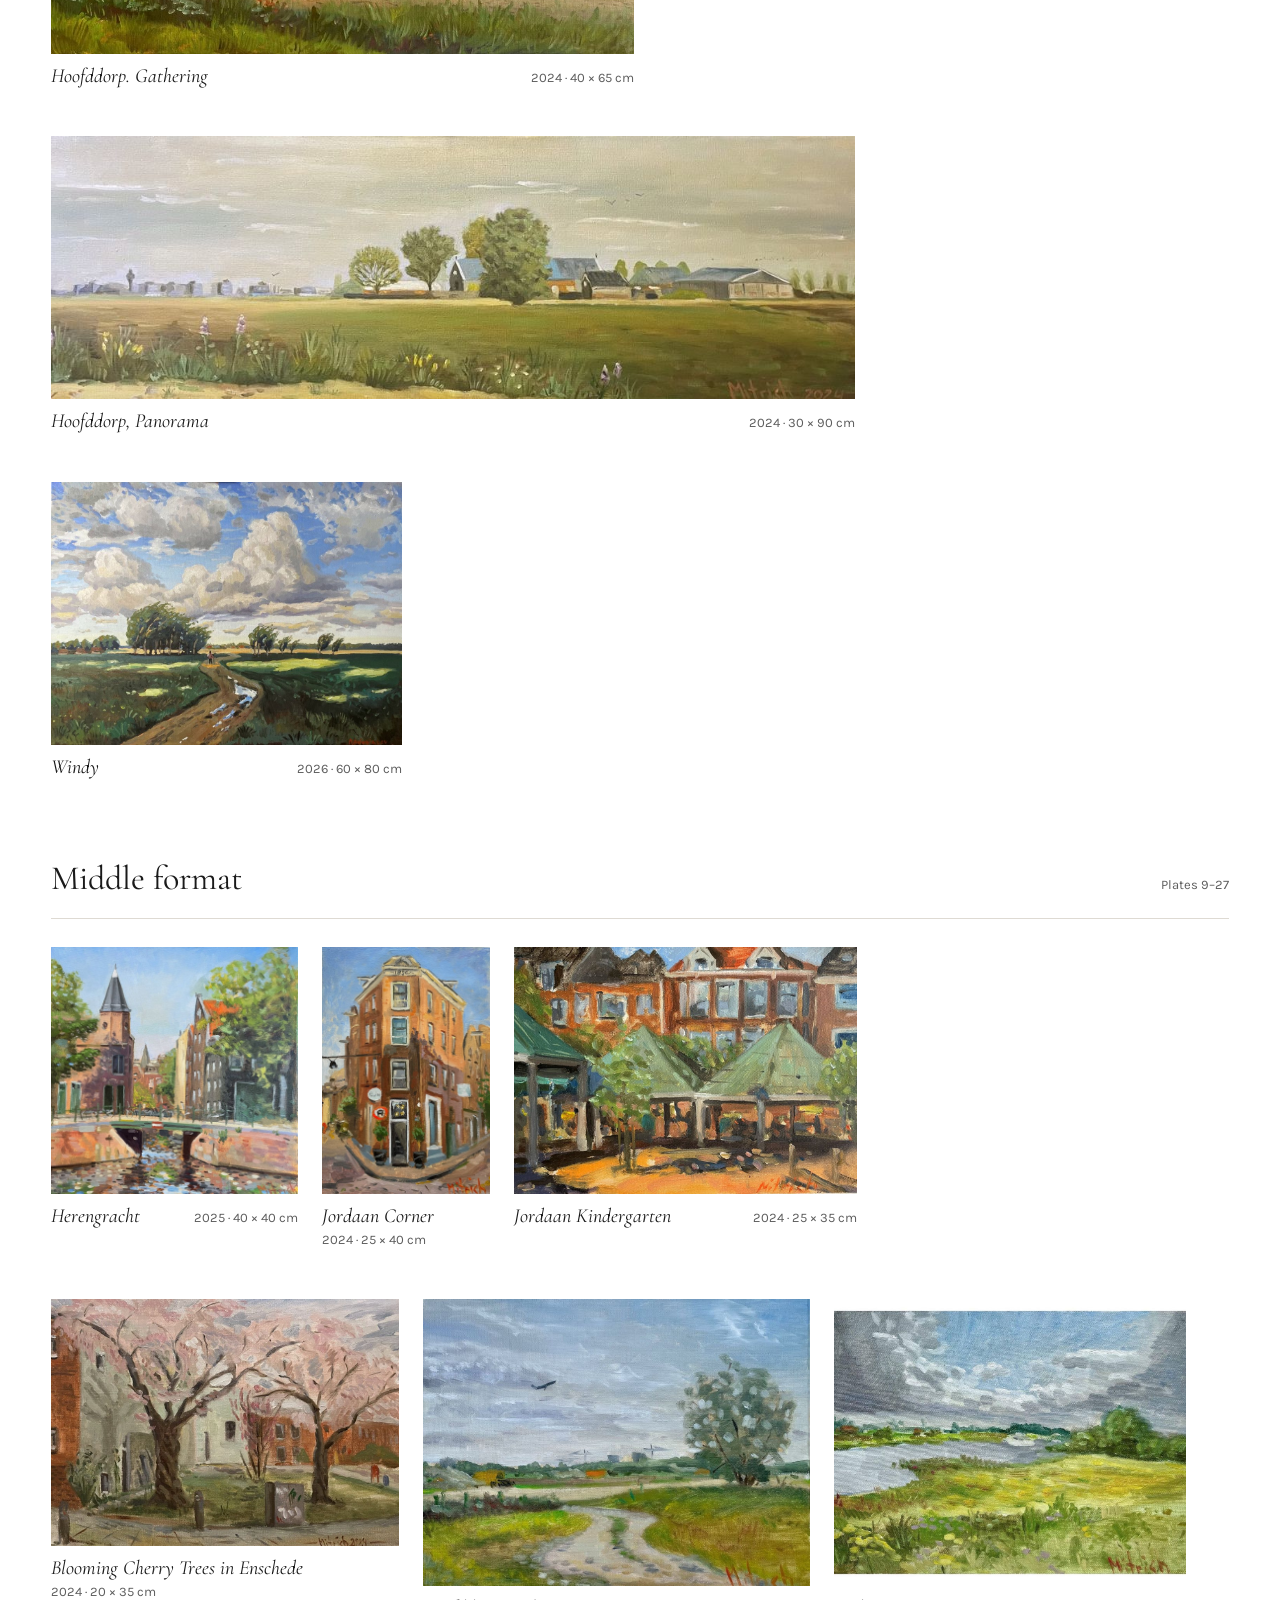
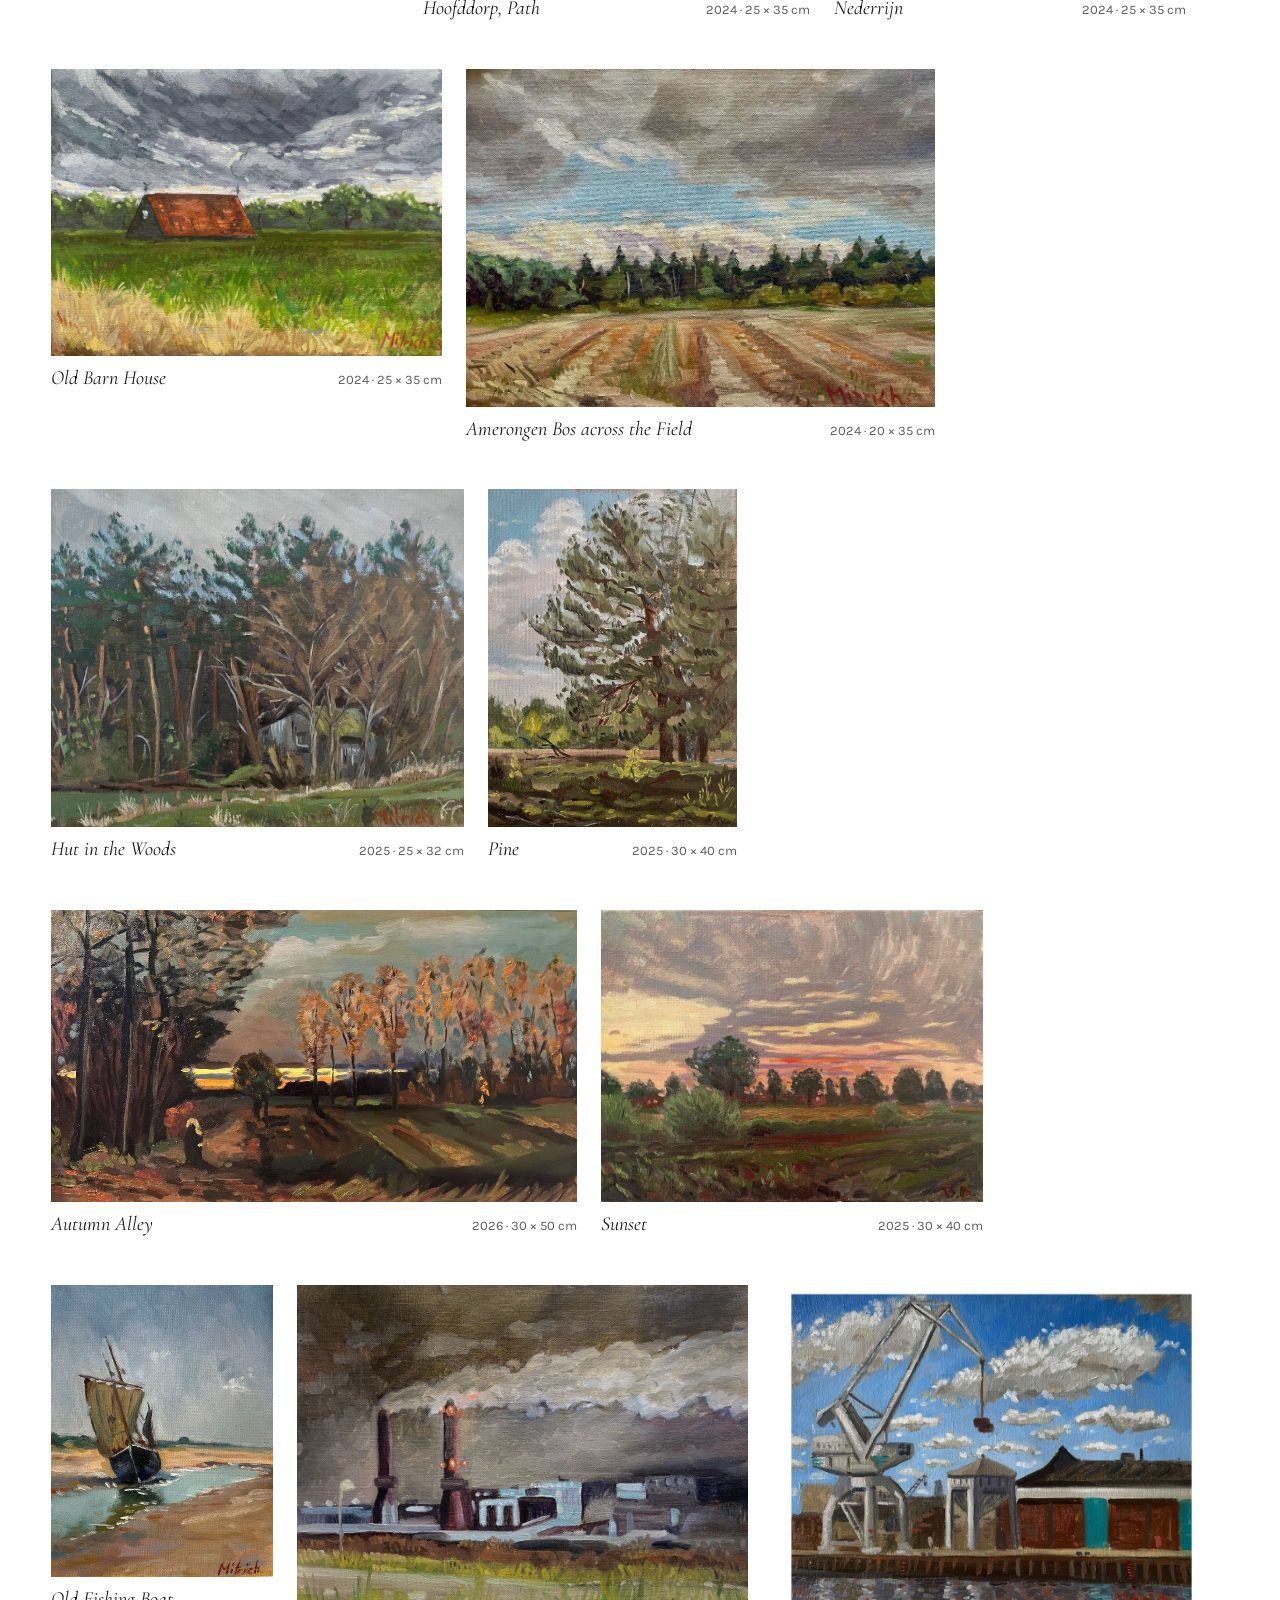
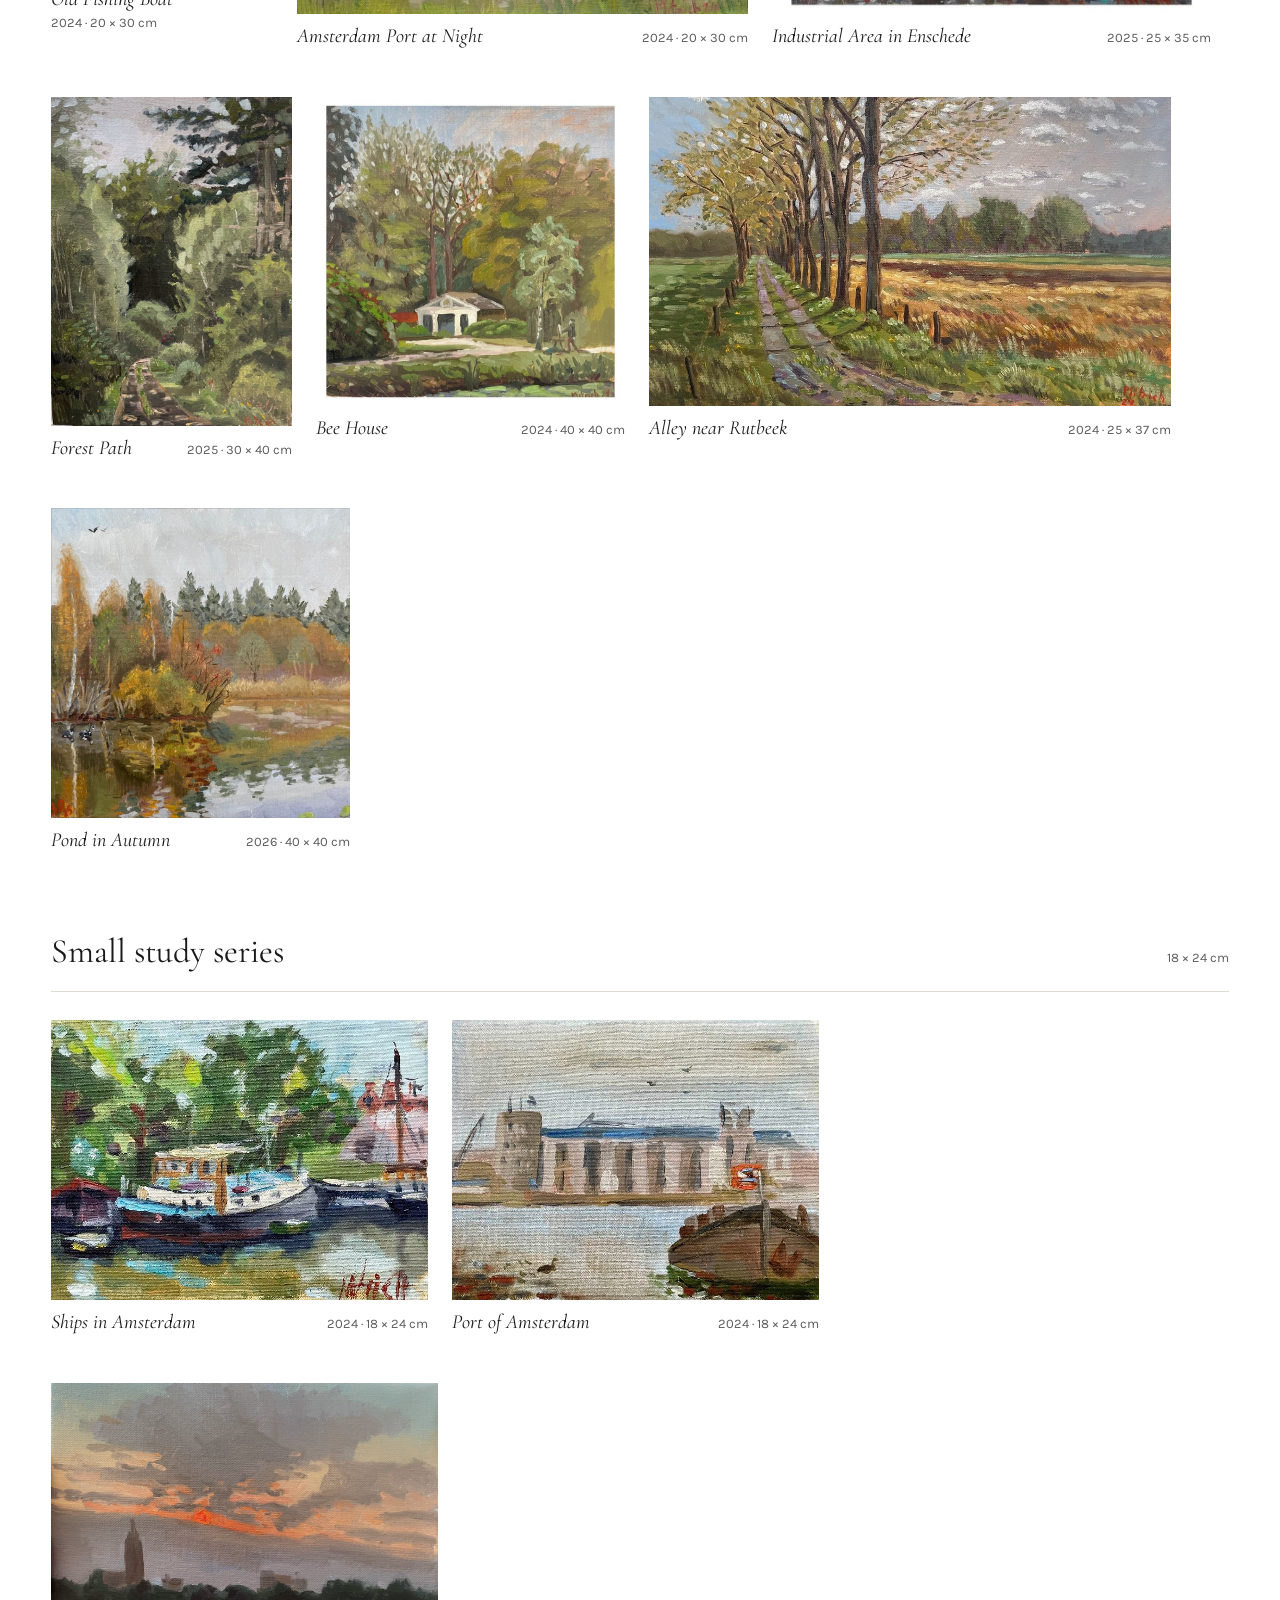
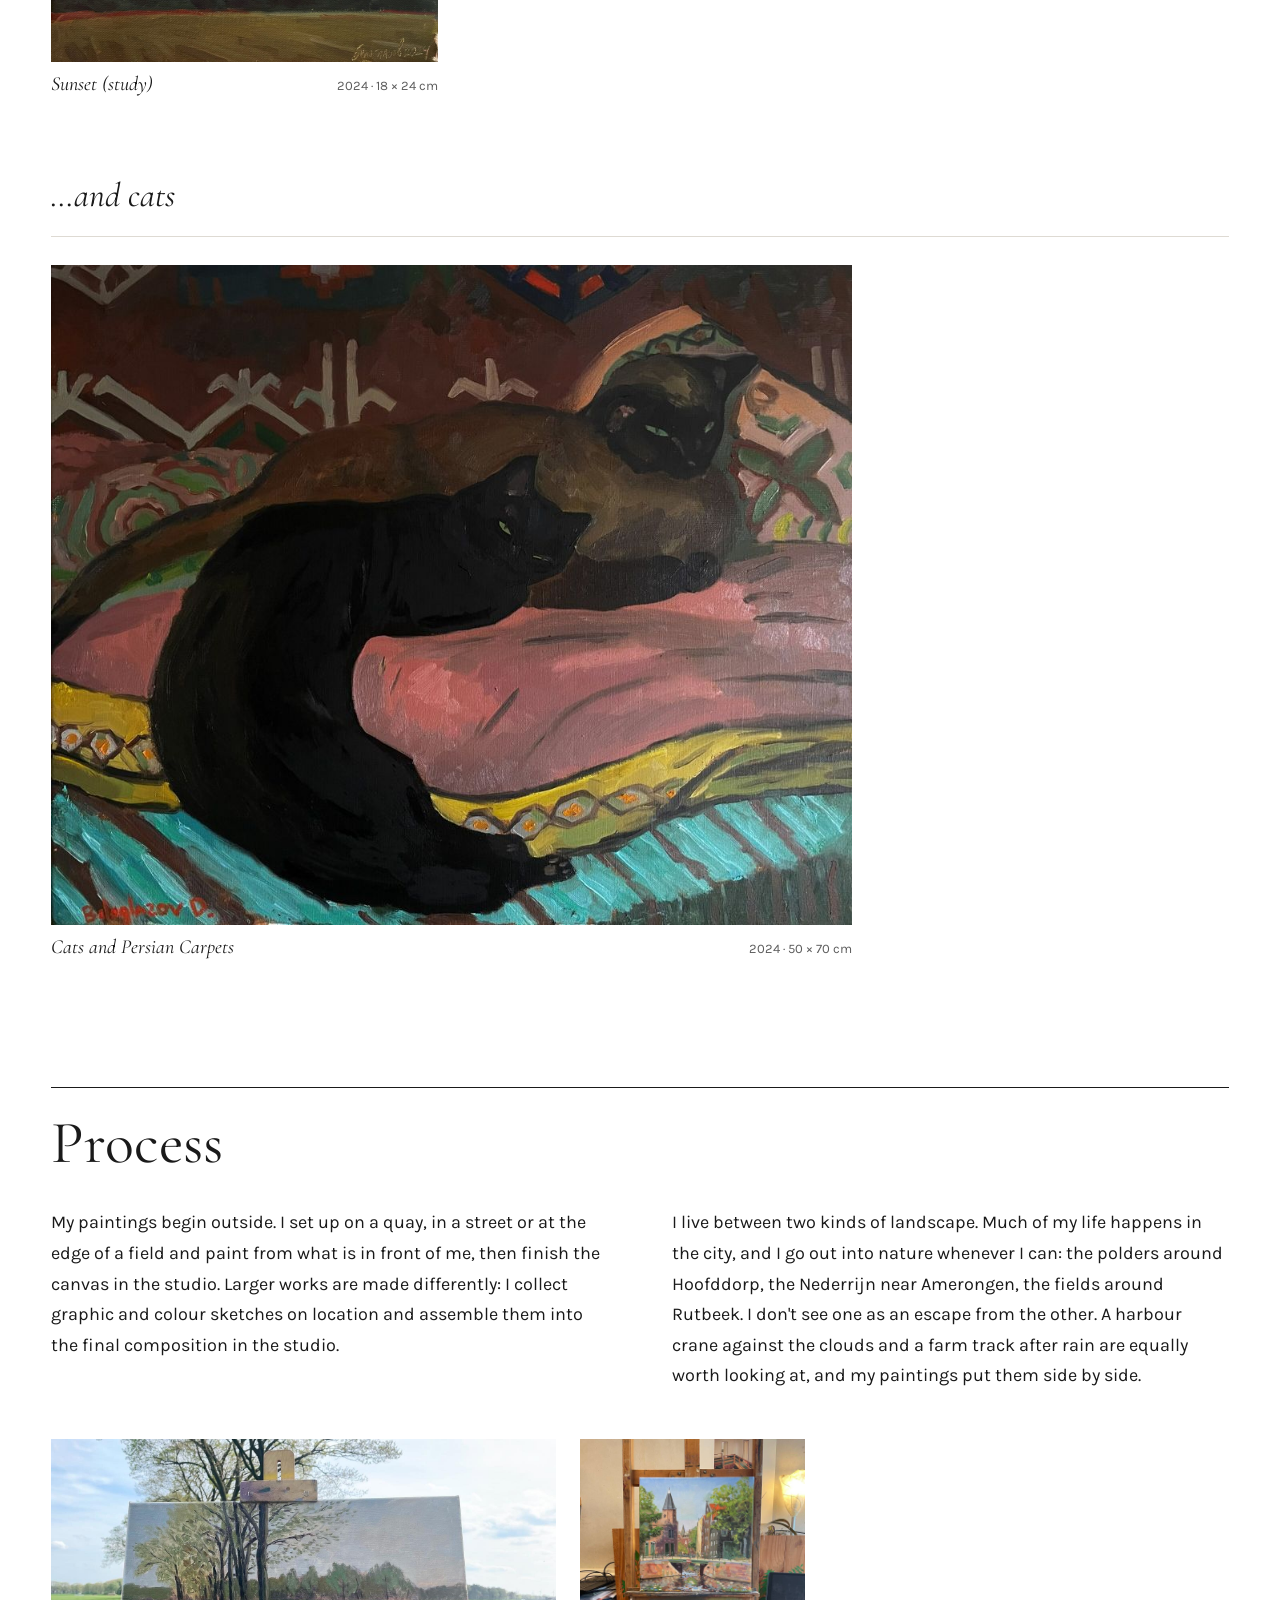
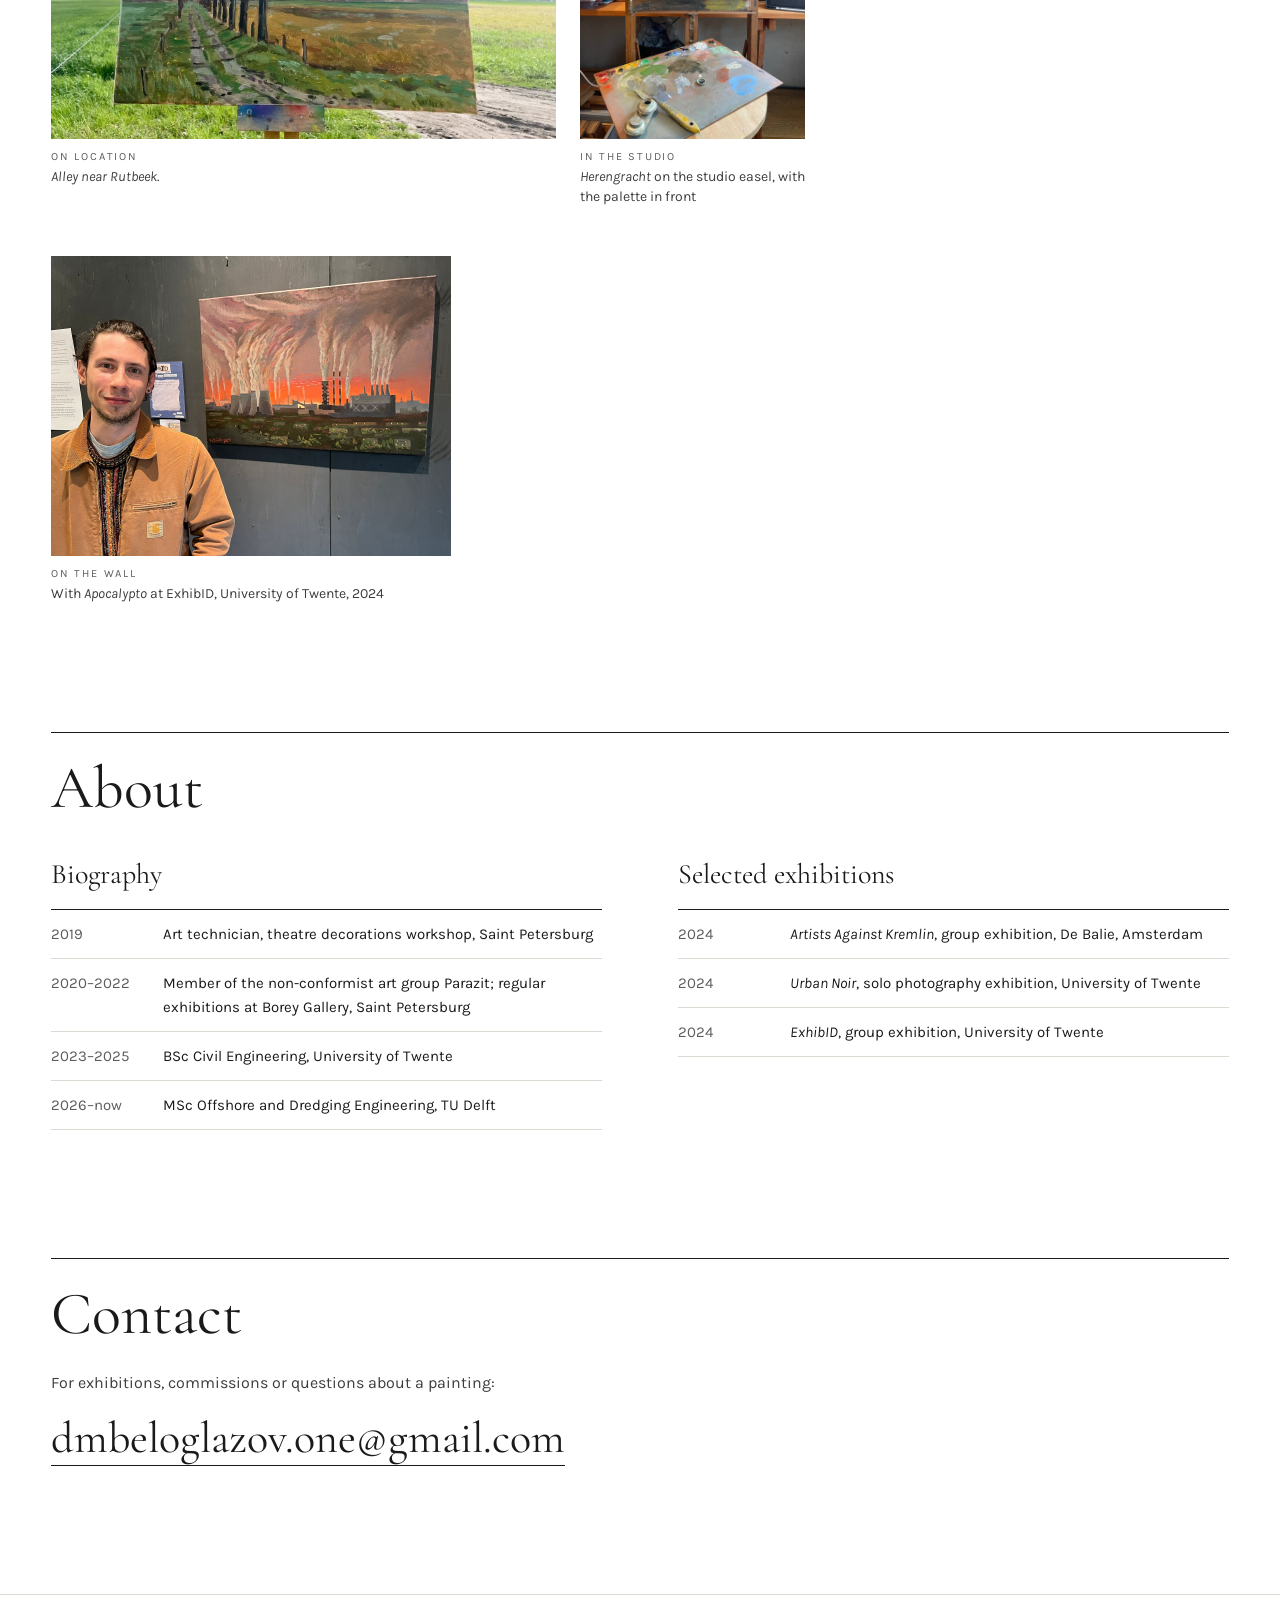
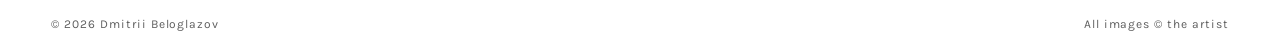
==== commit 687548ad: "Another fix" ====
--- a/index.html
+++ b/index.html
@@ -4,7 +4,7 @@
 <meta charset="utf-8">
 <meta name="viewport" content="width=device-width, initial-scale=1">
 <title>Dmitrii Beloglazov · Paintings</title>
-<meta name="description" content="Dmitrii Beloglazov paints the Dutch city and countryside in oil: Amsterdam's canals and port, the polders of Waterland and Hoofddorp, the Nederrijn near Amerongen.">
+<meta name="description" content="Dmitrii Beloglazov paints the Dutch city and countryside in oil: Amsterdam's canals and port, industrial Enschede, the polders around Hoofddorp and the Nederrijn near Amerongen.">
 <meta property="og:title" content="Dmitrii Beloglazov · Paintings">
 <meta property="og:description" content="Landscape. Urban and Nature. …and cats. Oil paintings, 2024–2026.">
 <link rel="icon" href="data:image/svg+xml,%3Csvg xmlns='http://www.w3.org/2000/svg' viewBox='0 0 64 64'%3E%3Crect width='64' height='64' fill='%231a1a1a'/%3E%3Ctext x='32' y='44' font-family='Georgia,serif' font-size='34' fill='%23fff' text-anchor='middle'%3EDB%3C/text%3E%3C/svg%3E">
@@ -19,82 +19,87 @@
   <a class="name" href="#">Dmitrii Beloglazov</a>
   <nav aria-label="Main">
     <a href="#work">Work</a>
+    <a href="#process">Process</a>
     <a href="#about">About</a>
     <a href="#contact">Contact</a>
   </nav>
 </header>
 
 <main>
-  <section class="hero" aria-label="Introduction">
+  <section class="hero" aria-labelledby="h-name">
     <div class="hero-text">
-      <p class="eyebrow">Paintings · Oil on canvas</p>
-      <h1>Landscape.<br>Urban and <em>Nature.</em></h1>
-      <p class="cats"><em>…and cats.</em></p>
-      <p class="lede">Paintings of the Dutch cities and countryside.</p>
-      <a class="cta" href="#work">See the work</a>
-    </div>
-    <figure class="hero-img">
-      <img src="images/hero-windy.jpg" alt="Windy: a muddy track through a green polder under towering summer clouds" width="1429" height="1072" fetchpriority="high">
-      <figcaption><em>Windy</em>, 2026 · 60 × 80 cm</figcaption>
+      <p class="eyebrow">Painter · Oil on canvas</p>
+      <h1 id="h-name">Dmitrii<br>Beloglazov</h1>
+      <p class="series-line">Landscape. Urban and <em>Nature.</em> <span>…and cats.</span></p>
+      <p class="lede">I paint the Dutch city and countryside: Amsterdam's canals and port, industrial Enschede, the polders around Hoofddorp and the Nederrijn near Amerongen. Most paintings start outside at the easel and are finished in the studio.</p>
+      <p class="lede small">In Saint Petersburg I worked as an art technician in a theatre decorations workshop and exhibited with the non-conformist group Parazit. Today I paint in the Netherlands alongside a master's in Offshore and Dredging Engineering at TU Delft.</p>
+      <div class="hero-links">
+        <a class="cta" href="#work">See the work</a>
+        <a class="cta ghost" href="#contact">Get in touch</a>
+      </div>
+    </div>
+    <figure class="portrait">
+      <img src="images/photos/portrait.jpg" width="943" height="955" fetchpriority="high">
     </figure>
   </section>
 
-  <section id="work" class="work-wrap" aria-labelledby="h-work">
+  <section id="work" class="wrap" aria-labelledby="h-work">
     <h2 id="h-work">Work</h2>
     <section class="series" id="large" aria-labelledby="h-large">
       <div class="series-head">
         <h3 id="h-large">Large format</h3>
         <span>Plates 1–8</span>
       </div>
-      <div class="grid grid-wide">
-      <figure class="work">
-        <button type="button" class="work-open" data-full="images/full/01-waterland.jpg" data-title="Waterland" data-meta="2024 · Oil on canvas · 40 × 80 cm" aria-label="View Waterland larger">
-          <img src="images/thumb/01-waterland.jpg" alt="Waterland: A straight polder canal with a footbridge running to a low horizon" width="900" height="449" loading="lazy" decoding="async">
-        </button>
-        <figcaption><span class="t">Waterland</span><span class="m">2024 · 40 × 80 cm</span></figcaption>
-      </figure>
-      <figure class="work">
-        <button type="button" class="work-open" data-full="images/full/02-railway-bridge-in-amsterdam.jpg" data-title="Railway Bridge in Amsterdam" data-meta="2024 · Oil on canvas · 50 × 80 cm" aria-label="View Railway Bridge in Amsterdam larger">
-          <img src="images/thumb/02-railway-bridge-in-amsterdam.jpg" alt="Railway Bridge in Amsterdam: A lifting rail bridge over a canal against a glowing evening sky" width="900" height="567" loading="lazy" decoding="async">
-        </button>
-        <figcaption><span class="t">Railway Bridge in Amsterdam</span><span class="m">2024 · 50 × 80 cm</span></figcaption>
-      </figure>
-      <figure class="work">
-        <button type="button" class="work-open" data-full="images/full/03-apocalypto.jpg" data-title="Apocalypto" data-meta="2025 · Oil on canvas · 50 × 70 cm" aria-label="View Apocalypto larger">
-          <img src="images/thumb/03-apocalypto.jpg" alt="Apocalypto: A power station and cooling towers pouring smoke into a blood-red sky" width="900" height="640" loading="lazy" decoding="async">
-        </button>
-        <figcaption><span class="t">Apocalypto</span><span class="m">2025 · 50 × 70 cm</span></figcaption>
-      </figure>
-      <figure class="work">
-        <button type="button" class="work-open" data-full="images/full/04-mediterranean.jpg" data-title="Mediterranean" data-meta="2026 · Oil on canvas · 50 × 80 cm" aria-label="View Mediterranean larger">
-          <img src="images/thumb/04-mediterranean.jpg" alt="Mediterranean: Sailing ships on a still turquoise sea at sunset" width="900" height="552" loading="lazy" decoding="async">
-        </button>
-        <figcaption><span class="t">Mediterranean</span><span class="m">2026 · 50 × 80 cm</span></figcaption>
-      </figure>
-      <figure class="work">
-        <button type="button" class="work-open" data-full="images/full/05-nederrijn-close-to-amerongen.jpg" data-title="Nederrijn close to Amerongen" data-meta="2024 · Oil on canvas · 50 × 80 cm" aria-label="View Nederrijn close to Amerongen larger">
-          <img src="images/thumb/05-nederrijn-close-to-amerongen.jpg" alt="Nederrijn close to Amerongen: A wide river under heavy clouds, a distant tower on the far bank" width="900" height="566" loading="lazy" decoding="async">
-        </button>
-        <figcaption><span class="t">Nederrijn close to Amerongen</span><span class="m">2024 · 50 × 80 cm</span></figcaption>
-      </figure>
-      <figure class="work">
-        <button type="button" class="work-open" data-full="images/full/06-hoofddorp-gathering.jpg" data-title="Hoofddorp. Gathering" data-meta="2024 · Oil on canvas · 40 × 65 cm" aria-label="View Hoofddorp. Gathering larger">
-          <img src="images/thumb/06-hoofddorp-gathering.jpg" alt="Hoofddorp. Gathering: A combine harvester in a wheat field under a streaked sky" width="900" height="556" loading="lazy" decoding="async">
-        </button>
-        <figcaption><span class="t">Hoofddorp. Gathering</span><span class="m">2024 · 40 × 65 cm</span></figcaption>
-      </figure>
-      <figure class="work">
-        <button type="button" class="work-open" data-full="images/full/07-hoofddorp-panorama.jpg" data-title="Hoofddorp, Panorama" data-meta="2024 · Oil on canvas · 30 × 90 cm" aria-label="View Hoofddorp, Panorama larger">
-          <img src="images/thumb/07-hoofddorp-panorama.jpg" alt="Hoofddorp, Panorama: A long panorama of green fields and wildflowers toward farm buildings and trees" width="900" height="294" loading="lazy" decoding="async">
-        </button>
-        <figcaption><span class="t">Hoofddorp, Panorama</span><span class="m">2024 · 30 × 90 cm</span></figcaption>
-      </figure>
-      <figure class="work">
-        <button type="button" class="work-open" data-full="images/full/08-windy.jpg" data-title="Windy" data-meta="2026 · Oil on canvas · 60 × 80 cm" aria-label="View Windy larger">
-          <img src="images/thumb/08-windy.jpg" alt="Windy: A muddy track through a green polder under towering summer clouds" width="900" height="675" loading="lazy" decoding="async">
-        </button>
-        <figcaption><span class="t">Windy</span><span class="m">2026 · 60 × 80 cm</span></figcaption>
-      </figure>
+      <div class="rows" style="--h: 360px">
+        <figure class="work" style="flex: 200 1 calc(2.0040 * var(--h)); --ar: 2.0040">
+          <button type="button" class="work-open" data-full="images/full/01-waterland.jpg" data-title="Waterland" data-meta="2024 · Oil on canvas · 40 × 80 cm" aria-label="View Waterland larger">
+            <img src="images/thumb/01-waterland.jpg" alt="Waterland" width="1000" height="499" loading="lazy" decoding="async">
+          </button>
+          <figcaption><span class="t">Waterland</span><span class="m">2024 · 40 × 80 cm</span></figcaption>
+        </figure>
+        <figure class="work" style="flex: 159 1 calc(1.5873 * var(--h)); --ar: 1.5873">
+          <button type="button" class="work-open" data-full="images/full/02-railway-bridge-in-amsterdam.jpg" data-title="Railway Bridge in Amsterdam" data-meta="2024 · Oil on canvas · 50 × 80 cm" aria-label="View Railway Bridge in Amsterdam larger">
+            <img src="images/thumb/02-railway-bridge-in-amsterdam.jpg" alt="Railway Bridge in Amsterdam." width="1000" height="630" loading="lazy" decoding="async">
+          </button>
+          <figcaption><span class="t">Railway Bridge in Amsterdam</span><span class="m">2024 · 50 × 80 cm</span></figcaption>
+        </figure>
+        <figure class="work" style="flex: 140 1 calc(1.4045 * var(--h)); --ar: 1.4045">
+          <button type="button" class="work-open" data-full="images/full/03-apocalypto.jpg" data-title="Apocalypto" data-meta="2025 · Oil on canvas · 50 × 70 cm" aria-label="View Apocalypto larger">
+            <img src="images/thumb/03-apocalypto.jpg" alt="Apocalypto." width="1000" height="712" loading="lazy" decoding="async">
+          </button>
+          <figcaption><span class="t">Apocalypto</span><span class="m">2025 · 50 × 70 cm</span></figcaption>
+        </figure>
+        <figure class="work" style="flex: 163 1 calc(1.6287 * var(--h)); --ar: 1.6287">
+          <button type="button" class="work-open" data-full="images/full/04-mediterranean.jpg" data-title="Mediterranean" data-meta="2026 · Oil on canvas · 50 × 80 cm" aria-label="View Mediterranean larger">
+            <img src="images/thumb/04-mediterranean.jpg" alt="Mediterranean: Sailing ships on a still turquoise sea at sunset" width="1000" height="614" loading="lazy" decoding="async">
+          </button>
+          <figcaption><span class="t">Mediterranean</span><span class="m">2026 · 50 × 80 cm</span></figcaption>
+        </figure>
+        <figure class="work" style="flex: 159 1 calc(1.5898 * var(--h)); --ar: 1.5898">
+          <button type="button" class="work-open" data-full="images/full/05-nederrijn-close-to-amerongen.jpg" data-title="Nederrijn close to Amerongen" data-meta="2024 · Oil on canvas · 50 × 80 cm" aria-label="View Nederrijn close to Amerongen larger">
+            <img src="images/thumb/05-nederrijn-close-to-amerongen.jpg" alt="Nederrijn close to Amerongen: A wide river under heavy clouds, a distant tower on the far bank" width="1000" height="629" loading="lazy" decoding="async">
+          </button>
+          <figcaption><span class="t">Nederrijn close to Amerongen</span><span class="m">2024 · 50 × 80 cm</span></figcaption>
+        </figure>
+        <figure class="work" style="flex: 162 1 calc(1.6207 * var(--h)); --ar: 1.6207">
+          <button type="button" class="work-open" data-full="images/full/06-hoofddorp-gathering.jpg" data-title="Hoofddorp. Gathering" data-meta="2024 · Oil on canvas · 40 × 65 cm" aria-label="View Hoofddorp. Gathering larger">
+            <img src="images/thumb/06-hoofddorp-gathering.jpg" alt="Hoofddorp. Gathering: A combine harvester in a wheat field under a streaked sky" width="1000" height="617" loading="lazy" decoding="async">
+          </button>
+          <figcaption><span class="t">Hoofddorp. Gathering</span><span class="m">2024 · 40 × 65 cm</span></figcaption>
+        </figure>
+        <figure class="work" style="flex: 306 1 calc(3.0581 * var(--h)); --ar: 3.0581">
+          <button type="button" class="work-open" data-full="images/full/07-hoofddorp-panorama.jpg" data-title="Hoofddorp, Panorama" data-meta="2024 · Oil on canvas · 30 × 90 cm" aria-label="View Hoofddorp, Panorama larger">
+            <img src="images/thumb/07-hoofddorp-panorama.jpg" alt="Hoofddorp, Panorama: A long panorama of green fields and wildflowers toward farm buildings and trees" width="1000" height="327" loading="lazy" decoding="async">
+          </button>
+          <figcaption><span class="t">Hoofddorp, Panorama</span><span class="m">2024 · 30 × 90 cm</span></figcaption>
+        </figure>
+        <figure class="work" style="flex: 133 1 calc(1.3333 * var(--h)); --ar: 1.3333">
+          <button type="button" class="work-open" data-full="images/full/08-windy.jpg" data-title="Windy" data-meta="2026 · Oil on canvas · 60 × 80 cm" aria-label="View Windy larger">
+            <img src="images/thumb/08-windy.jpg" alt="Windy: A muddy track through a green polder under towering summer clouds" width="1000" height="750" loading="lazy" decoding="async">
+          </button>
+          <figcaption><span class="t">Windy</span><span class="m">2026 · 60 × 80 cm</span></figcaption>
+        </figure>
+        <span class="row-fill" aria-hidden="true"></span>
       </div>
     </section>
     <section class="series" id="middle" aria-labelledby="h-middle">
@@ -102,121 +107,122 @@
         <h3 id="h-middle">Middle format</h3>
         <span>Plates 9–27</span>
       </div>
-      <div class="grid">
-      <figure class="work">
-        <button type="button" class="work-open" data-full="images/full/09-herengracht.jpg" data-title="Herengracht" data-meta="2025 · Oil on canvas · 40 × 40 cm" aria-label="View Herengracht larger">
-          <img src="images/thumb/09-herengracht.jpg" alt="Herengracht: A canal bridge in Amsterdam with a church spire and gabled houses" width="900" height="900" loading="lazy" decoding="async">
-        </button>
-        <figcaption><span class="t">Herengracht</span><span class="m">2025 · 40 × 40 cm</span></figcaption>
-      </figure>
-      <figure class="work">
-        <button type="button" class="work-open" data-full="images/full/10-jordaan-corner.jpg" data-title="Jordaan Corner" data-meta="2024 · Oil on canvas · 25 × 40 cm" aria-label="View Jordaan Corner larger">
-          <img src="images/thumb/10-jordaan-corner.jpg" alt="Jordaan Corner: A narrow brick corner building with a café on the ground floor" width="612" height="900" loading="lazy" decoding="async">
-        </button>
-        <figcaption><span class="t">Jordaan Corner</span><span class="m">2024 · 25 × 40 cm</span></figcaption>
-      </figure>
-      <figure class="work">
-        <button type="button" class="work-open" data-full="images/full/11-jordaan-kindergarten.jpg" data-title="Jordaan Kindergarten" data-meta="2024 · Oil on canvas · 25 × 35 cm" aria-label="View Jordaan Kindergarten larger">
-          <img src="images/thumb/11-jordaan-kindergarten.jpg" alt="Jordaan Kindergarten: Green pyramid roofs of a playground pavilion in front of brick houses" width="900" height="648" loading="lazy" decoding="async">
-        </button>
-        <figcaption><span class="t">Jordaan Kindergarten</span><span class="m">2024 · 25 × 35 cm</span></figcaption>
-      </figure>
-      <figure class="work">
-        <button type="button" class="work-open" data-full="images/full/12-blooming-cherry-trees-in-enschede.jpg" data-title="Blooming Cherry Trees in Enschede" data-meta="2024 · Oil on canvas · 20 × 35 cm" aria-label="View Blooming Cherry Trees in Enschede larger">
-          <img src="images/thumb/12-blooming-cherry-trees-in-enschede.jpg" alt="Blooming Cherry Trees in Enschede: Two pink-blossomed trees in a small square" width="900" height="639" loading="lazy" decoding="async">
-        </button>
-        <figcaption><span class="t">Blooming Cherry Trees in Enschede</span><span class="m">2024 · 20 × 35 cm</span></figcaption>
-      </figure>
-      <figure class="work">
-        <button type="button" class="work-open" data-full="images/full/13-hoofddorp-path.jpg" data-title="Hoofddorp, Path" data-meta="2024 · Oil on canvas · 25 × 35 cm" aria-label="View Hoofddorp, Path larger">
-          <img src="images/thumb/13-hoofddorp-path.jpg" alt="Hoofddorp, Path: A sandy path curving through meadow toward a lone tree" width="900" height="668" loading="lazy" decoding="async">
-        </button>
-        <figcaption><span class="t">Hoofddorp, Path</span><span class="m">2024 · 25 × 35 cm</span></figcaption>
-      </figure>
-      <figure class="work">
-        <button type="button" class="work-open" data-full="images/full/14-nederrijn.jpg" data-title="Nederrijn" data-meta="2024 · Oil on canvas · 25 × 35 cm" aria-label="View Nederrijn larger">
-          <img src="images/thumb/14-nederrijn.jpg" alt="Nederrijn: A bend of the river through green floodplain under a cloudy sky" width="900" height="733" loading="lazy" decoding="async">
-        </button>
-        <figcaption><span class="t">Nederrijn</span><span class="m">2024 · 25 × 35 cm</span></figcaption>
-      </figure>
-      <figure class="work">
-        <button type="button" class="work-open" data-full="images/full/15-old-barn-house.jpg" data-title="Old Barn House" data-meta="2024 · Oil on canvas · 25 × 35 cm" aria-label="View Old Barn House larger">
-          <img src="images/thumb/15-old-barn-house.jpg" alt="Old Barn House: A red-roofed barn low in a green field under a stormy sky" width="900" height="660" loading="lazy" decoding="async">
-        </button>
-        <figcaption><span class="t">Old Barn House</span><span class="m">2024 · 25 × 35 cm</span></figcaption>
-      </figure>
-      <figure class="work">
-        <button type="button" class="work-open" data-full="images/full/16-amerongen-bos-across-the-field.jpg" data-title="Amerongen Bos across the Field" data-meta="2024 · Oil on canvas · 20 × 35 cm" aria-label="View Amerongen Bos across the Field larger">
-          <img src="images/thumb/16-amerongen-bos-across-the-field.jpg" alt="Amerongen Bos across the Field: A ploughed field leading to a dark band of forest" width="900" height="649" loading="lazy" decoding="async">
-        </button>
-        <figcaption><span class="t">Amerongen Bos across the Field</span><span class="m">2024 · 20 × 35 cm</span></figcaption>
-      </figure>
-      <figure class="work">
-        <button type="button" class="work-open" data-full="images/full/17-hut-in-the-woods.jpg" data-title="Hut in the Woods" data-meta="2025 · Oil on canvas · 25 × 32 cm" aria-label="View Hut in the Woods larger">
-          <img src="images/thumb/17-hut-in-the-woods.jpg" alt="Hut in the Woods: A small hut half-hidden among pines and bare trees" width="900" height="737" loading="lazy" decoding="async">
-        </button>
-        <figcaption><span class="t">Hut in the Woods</span><span class="m">2025 · 25 × 32 cm</span></figcaption>
-      </figure>
-      <figure class="work">
-        <button type="button" class="work-open" data-full="images/full/18-pine.jpg" data-title="Pine" data-meta="2025 · Oil on canvas · 30 × 40 cm" aria-label="View Pine larger">
-          <img src="images/thumb/18-pine.jpg" alt="Pine: A tall Scots pine at the edge of heathland under a bright sky" width="663" height="900" loading="lazy" decoding="async">
-        </button>
-        <figcaption><span class="t">Pine</span><span class="m">2025 · 30 × 40 cm</span></figcaption>
-      </figure>
-      <figure class="work">
-        <button type="button" class="work-open" data-full="images/full/19-autumn-alley.jpg" data-title="Autumn Alley" data-meta="2026 · Oil on canvas · 30 × 50 cm" aria-label="View Autumn Alley larger">
-          <img src="images/thumb/19-autumn-alley.jpg" alt="Autumn Alley: Orange autumn poplars and dark fields against a low evening light" width="900" height="501" loading="lazy" decoding="async">
-        </button>
-        <figcaption><span class="t">Autumn Alley</span><span class="m">2026 · 30 × 50 cm</span></figcaption>
-      </figure>
-      <figure class="work">
-        <button type="button" class="work-open" data-full="images/full/20-sunset.jpg" data-title="Sunset" data-meta="2025 · Oil on canvas · 30 × 40 cm" aria-label="View Sunset larger">
-          <img src="images/thumb/20-sunset.jpg" alt="Sunset: A meadow lined with dark trees, the sky streaked pink and gold" width="900" height="687" loading="lazy" decoding="async">
-        </button>
-        <figcaption><span class="t">Sunset</span><span class="m">2025 · 30 × 40 cm</span></figcaption>
-      </figure>
-      <figure class="work">
-        <button type="button" class="work-open" data-full="images/full/21-old-fishing-boat.jpg" data-title="Old Fishing Boat" data-meta="2024 · Oil on canvas · 20 × 30 cm" aria-label="View Old Fishing Boat larger">
-          <img src="images/thumb/21-old-fishing-boat.jpg" alt="Old Fishing Boat: A sailing boat resting on a sandbank beside a shallow channel" width="685" height="900" loading="lazy" decoding="async">
-        </button>
-        <figcaption><span class="t">Old Fishing Boat</span><span class="m">2024 · 20 × 30 cm</span></figcaption>
-      </figure>
-      <figure class="work">
-        <button type="button" class="work-open" data-full="images/full/22-amsterdam-port-at-night.jpg" data-title="Amsterdam Port at Night" data-meta="2024 · Oil on canvas · 20 × 30 cm" aria-label="View Amsterdam Port at Night larger">
-          <img src="images/thumb/22-amsterdam-port-at-night.jpg" alt="Amsterdam Port at Night: Factory chimneys trailing smoke over the harbour under a dark sky" width="900" height="657" loading="lazy" decoding="async">
-        </button>
-        <figcaption><span class="t">Amsterdam Port at Night</span><span class="m">2024 · 20 × 30 cm</span></figcaption>
-      </figure>
-      <figure class="work">
-        <button type="button" class="work-open" data-full="images/full/23-industrial-area-in-enschede.jpg" data-title="Industrial Area in Enschede" data-meta="2025 · Oil on canvas · 25 × 35 cm" aria-label="View Industrial Area in Enschede larger">
-          <img src="images/thumb/23-industrial-area-in-enschede.jpg" alt="Industrial Area in Enschede: A white crane over warehouses on the quay under a blue sky" width="900" height="675" loading="lazy" decoding="async">
-        </button>
-        <figcaption><span class="t">Industrial Area in Enschede</span><span class="m">2025 · 25 × 35 cm</span></figcaption>
-      </figure>
-      <figure class="work">
-        <button type="button" class="work-open" data-full="images/full/24-forest-path.jpg" data-title="Forest Path" data-meta="2025 · Oil on canvas · 30 × 40 cm" aria-label="View Forest Path larger">
-          <img src="images/thumb/24-forest-path.jpg" alt="Forest Path: A narrow path running into dense green forest" width="658" height="900" loading="lazy" decoding="async">
-        </button>
-        <figcaption><span class="t">Forest Path</span><span class="m">2025 · 30 × 40 cm</span></figcaption>
-      </figure>
-      <figure class="work">
-        <button type="button" class="work-open" data-full="images/full/25-bee-house.jpg" data-title="Bee House" data-meta="2024 · Oil on canvas · 40 × 40 cm" aria-label="View Bee House larger">
-          <img src="images/thumb/25-bee-house.jpg" alt="Bee House: A small white pavilion among tall spring trees" width="900" height="900" loading="lazy" decoding="async">
-        </button>
-        <figcaption><span class="t">Bee House</span><span class="m">2024 · 40 × 40 cm</span></figcaption>
-      </figure>
-      <figure class="work">
-        <button type="button" class="work-open" data-full="images/full/26-alley-near-rutbeek.jpg" data-title="Alley near Rutbeek" data-meta="2024 · Oil on canvas · 25 × 37 cm" aria-label="View Alley near Rutbeek larger">
-          <img src="images/thumb/26-alley-near-rutbeek.jpg" alt="Alley near Rutbeek: A farm track along a row of autumn trees beside golden fields" width="900" height="534" loading="lazy" decoding="async">
-        </button>
-        <figcaption><span class="t">Alley near Rutbeek</span><span class="m">2024 · 25 × 37 cm</span></figcaption>
-      </figure>
-      <figure class="work">
-        <button type="button" class="work-open" data-full="images/full/27-pond-in-autumn.jpg" data-title="Pond in Autumn" data-meta="2026 · Oil on canvas · 40 × 40 cm" aria-label="View Pond in Autumn larger">
-          <img src="images/thumb/27-pond-in-autumn.jpg" alt="Pond in Autumn: Birches and pines in autumn colour reflected in a still pond" width="870" height="900" loading="lazy" decoding="async">
-        </button>
-        <figcaption><span class="t">Pond in Autumn</span><span class="m">2026 · 40 × 40 cm</span></figcaption>
-      </figure>
+      <div class="rows" style="--h: 280px">
+        <figure class="work" style="flex: 100 1 calc(1.0000 * var(--h)); --ar: 1.0000">
+          <button type="button" class="work-open" data-full="images/full/09-herengracht.jpg" data-title="Herengracht" data-meta="2025 · Oil on canvas · 40 × 40 cm" aria-label="View Herengracht larger">
+            <img src="images/thumb/09-herengracht.jpg" alt="Herengracht: A canal bridge in Amsterdam with a church spire and gabled houses" width="1000" height="1000" loading="lazy" decoding="async">
+          </button>
+          <figcaption><span class="t">Herengracht</span><span class="m">2025 · 40 × 40 cm</span></figcaption>
+        </figure>
+        <figure class="work" style="flex: 68 1 calc(0.6790 * var(--h)); --ar: 0.6790">
+          <button type="button" class="work-open" data-full="images/full/10-jordaan-corner.jpg" data-title="Jordaan Corner" data-meta="2024 · Oil on canvas · 25 × 40 cm" aria-label="View Jordaan Corner larger">
+            <img src="images/thumb/10-jordaan-corner.jpg" alt="Jordaan Corner: A narrow brick corner building with a café on the ground floor" width="679" height="1000" loading="lazy" decoding="async">
+          </button>
+          <figcaption><span class="t">Jordaan Corner</span><span class="m">2024 · 25 × 40 cm</span></figcaption>
+        </figure>
+        <figure class="work" style="flex: 139 1 calc(1.3889 * var(--h)); --ar: 1.3889">
+          <button type="button" class="work-open" data-full="images/full/11-jordaan-kindergarten.jpg" data-title="Jordaan Kindergarten" data-meta="2024 · Oil on canvas · 25 × 35 cm" aria-label="View Jordaan Kindergarten larger">
+            <img src="images/thumb/11-jordaan-kindergarten.jpg" alt="Jordaan Kindergarten: Green pyramid roofs of a playground pavilion in front of brick houses" width="1000" height="720" loading="lazy" decoding="async">
+          </button>
+          <figcaption><span class="t">Jordaan Kindergarten</span><span class="m">2024 · 25 × 35 cm</span></figcaption>
+        </figure>
+        <figure class="work" style="flex: 141 1 calc(1.4085 * var(--h)); --ar: 1.4085">
+          <button type="button" class="work-open" data-full="images/full/12-blooming-cherry-trees-in-enschede.jpg" data-title="Blooming Cherry Trees in Enschede" data-meta="2024 · Oil on canvas · 20 × 35 cm" aria-label="View Blooming Cherry Trees in Enschede larger">
+            <img src="images/thumb/12-blooming-cherry-trees-in-enschede.jpg" alt="Blooming Cherry Trees in Enschede: Two pink-blossomed trees in a small square" width="1000" height="710" loading="lazy" decoding="async">
+          </button>
+          <figcaption><span class="t">Blooming Cherry Trees in Enschede</span><span class="m">2024 · 20 × 35 cm</span></figcaption>
+        </figure>
+        <figure class="work" style="flex: 135 1 calc(1.3459 * var(--h)); --ar: 1.3459">
+          <button type="button" class="work-open" data-full="images/full/13-hoofddorp-path.jpg" data-title="Hoofddorp, Path" data-meta="2024 · Oil on canvas · 25 × 35 cm" aria-label="View Hoofddorp, Path larger">
+            <img src="images/thumb/13-hoofddorp-path.jpg" alt="Hoofddorp, Path: A sandy path curving through meadow toward a lone tree" width="1000" height="743" loading="lazy" decoding="async">
+          </button>
+          <figcaption><span class="t">Hoofddorp, Path</span><span class="m">2024 · 25 × 35 cm</span></figcaption>
+        </figure>
+        <figure class="work" style="flex: 123 1 calc(1.2270 * var(--h)); --ar: 1.2270">
+          <button type="button" class="work-open" data-full="images/full/14-nederrijn.jpg" data-title="Nederrijn" data-meta="2024 · Oil on canvas · 25 × 35 cm" aria-label="View Nederrijn larger">
+            <img src="images/thumb/14-nederrijn.jpg" alt="Nederrijn: A bend of the river through green floodplain under a cloudy sky" width="1000" height="815" loading="lazy" decoding="async">
+          </button>
+          <figcaption><span class="t">Nederrijn</span><span class="m">2024 · 25 × 35 cm</span></figcaption>
+        </figure>
+        <figure class="work" style="flex: 136 1 calc(1.3624 * var(--h)); --ar: 1.3624">
+          <button type="button" class="work-open" data-full="images/full/15-old-barn-house.jpg" data-title="Old Barn House" data-meta="2024 · Oil on canvas · 25 × 35 cm" aria-label="View Old Barn House larger">
+            <img src="images/thumb/15-old-barn-house.jpg" alt="Old Barn House: A red-roofed barn low in a green field under a stormy sky" width="1000" height="734" loading="lazy" decoding="async">
+          </button>
+          <figcaption><span class="t">Old Barn House</span><span class="m">2024 · 25 × 35 cm</span></figcaption>
+        </figure>
+        <figure class="work" style="flex: 139 1 calc(1.3870 * var(--h)); --ar: 1.3870">
+          <button type="button" class="work-open" data-full="images/full/16-amerongen-bos-across-the-field.jpg" data-title="Amerongen Bos across the Field" data-meta="2024 · Oil on canvas · 20 × 35 cm" aria-label="View Amerongen Bos across the Field larger">
+            <img src="images/thumb/16-amerongen-bos-across-the-field.jpg" alt="Amerongen Bos across the Field: A ploughed field leading to a dark band of forest" width="1000" height="721" loading="lazy" decoding="async">
+          </button>
+          <figcaption><span class="t">Amerongen Bos across the Field</span><span class="m">2024 · 20 × 35 cm</span></figcaption>
+        </figure>
+        <figure class="work" style="flex: 122 1 calc(1.2210 * var(--h)); --ar: 1.2210">
+          <button type="button" class="work-open" data-full="images/full/17-hut-in-the-woods.jpg" data-title="Hut in the Woods" data-meta="2025 · Oil on canvas · 25 × 32 cm" aria-label="View Hut in the Woods larger">
+            <img src="images/thumb/17-hut-in-the-woods.jpg" alt="Hut in the Woods: A small hut half-hidden among pines and bare trees" width="1000" height="819" loading="lazy" decoding="async">
+          </button>
+          <figcaption><span class="t">Hut in the Woods</span><span class="m">2025 · 25 × 32 cm</span></figcaption>
+        </figure>
+        <figure class="work" style="flex: 74 1 calc(0.7370 * var(--h)); --ar: 0.7370">
+          <button type="button" class="work-open" data-full="images/full/18-pine.jpg" data-title="Pine" data-meta="2025 · Oil on canvas · 30 × 40 cm" aria-label="View Pine larger">
+            <img src="images/thumb/18-pine.jpg" alt="Pine: A tall Scots pine at the edge of heathland under a bright sky" width="737" height="1000" loading="lazy" decoding="async">
+          </button>
+          <figcaption><span class="t">Pine</span><span class="m">2025 · 30 × 40 cm</span></figcaption>
+        </figure>
+        <figure class="work" style="flex: 180 1 calc(1.7986 * var(--h)); --ar: 1.7986">
+          <button type="button" class="work-open" data-full="images/full/19-autumn-alley.jpg" data-title="Autumn Alley" data-meta="2026 · Oil on canvas · 30 × 50 cm" aria-label="View Autumn Alley larger">
+            <img src="images/thumb/19-autumn-alley.jpg" alt="Autumn Alley: Orange autumn poplars and dark fields against a low evening light" width="1000" height="556" loading="lazy" decoding="async">
+          </button>
+          <figcaption><span class="t">Autumn Alley</span><span class="m">2026 · 30 × 50 cm</span></figcaption>
+        </figure>
+        <figure class="work" style="flex: 131 1 calc(1.3089 * var(--h)); --ar: 1.3089">
+          <button type="button" class="work-open" data-full="images/full/20-sunset.jpg" data-title="Sunset" data-meta="2025 · Oil on canvas · 30 × 40 cm" aria-label="View Sunset larger">
+            <img src="images/thumb/20-sunset.jpg" alt="Sunset: A meadow lined with dark trees, the sky streaked pink and gold" width="1000" height="764" loading="lazy" decoding="async">
+          </button>
+          <figcaption><span class="t">Sunset</span><span class="m">2025 · 30 × 40 cm</span></figcaption>
+        </figure>
+        <figure class="work" style="flex: 76 1 calc(0.7610 * var(--h)); --ar: 0.7610">
+          <button type="button" class="work-open" data-full="images/full/21-old-fishing-boat.jpg" data-title="Old Fishing Boat" data-meta="2024 · Oil on canvas · 20 × 30 cm" aria-label="View Old Fishing Boat larger">
+            <img src="images/thumb/21-old-fishing-boat.jpg" alt="Old Fishing Boat: A sailing boat resting on a sandbank beside a shallow channel" width="761" height="1000" loading="lazy" decoding="async">
+          </button>
+          <figcaption><span class="t">Old Fishing Boat</span><span class="m">2024 · 20 × 30 cm</span></figcaption>
+        </figure>
+        <figure class="work" style="flex: 137 1 calc(1.3699 * var(--h)); --ar: 1.3699">
+          <button type="button" class="work-open" data-full="images/full/22-amsterdam-port-at-night.jpg" data-title="Amsterdam Port at Night" data-meta="2024 · Oil on canvas · 20 × 30 cm" aria-label="View Amsterdam Port at Night larger">
+            <img src="images/thumb/22-amsterdam-port-at-night.jpg" alt="Amsterdam Port at Night: Factory chimneys trailing smoke over the harbour under a dark sky" width="1000" height="730" loading="lazy" decoding="async">
+          </button>
+          <figcaption><span class="t">Amsterdam Port at Night</span><span class="m">2024 · 20 × 30 cm</span></figcaption>
+        </figure>
+        <figure class="work" style="flex: 133 1 calc(1.3333 * var(--h)); --ar: 1.3333">
+          <button type="button" class="work-open" data-full="images/full/23-industrial-area-in-enschede.jpg" data-title="Industrial Area in Enschede" data-meta="2025 · Oil on canvas · 25 × 35 cm" aria-label="View Industrial Area in Enschede larger">
+            <img src="images/thumb/23-industrial-area-in-enschede.jpg" alt="Industrial Area in Enschede: A white crane over warehouses on the quay under a blue sky" width="1000" height="750" loading="lazy" decoding="async">
+          </button>
+          <figcaption><span class="t">Industrial Area in Enschede</span><span class="m">2025 · 25 × 35 cm</span></figcaption>
+        </figure>
+        <figure class="work" style="flex: 73 1 calc(0.7310 * var(--h)); --ar: 0.7310">
+          <button type="button" class="work-open" data-full="images/full/24-forest-path.jpg" data-title="Forest Path" data-meta="2025 · Oil on canvas · 30 × 40 cm" aria-label="View Forest Path larger">
+            <img src="images/thumb/24-forest-path.jpg" alt="Forest Path: A narrow path running into dense green forest" width="731" height="1000" loading="lazy" decoding="async">
+          </button>
+          <figcaption><span class="t">Forest Path</span><span class="m">2025 · 30 × 40 cm</span></figcaption>
+        </figure>
+        <figure class="work" style="flex: 100 1 calc(1.0000 * var(--h)); --ar: 1.0000">
+          <button type="button" class="work-open" data-full="images/full/25-bee-house.jpg" data-title="Bee House" data-meta="2024 · Oil on canvas · 40 × 40 cm" aria-label="View Bee House larger">
+            <img src="images/thumb/25-bee-house.jpg" alt="Bee House: A small white pavilion among tall spring trees" width="1000" height="1000" loading="lazy" decoding="async">
+          </button>
+          <figcaption><span class="t">Bee House</span><span class="m">2024 · 40 × 40 cm</span></figcaption>
+        </figure>
+        <figure class="work" style="flex: 169 1 calc(1.6863 * var(--h)); --ar: 1.6863">
+          <button type="button" class="work-open" data-full="images/full/26-alley-near-rutbeek.jpg" data-title="Alley near Rutbeek" data-meta="2024 · Oil on canvas · 25 × 37 cm" aria-label="View Alley near Rutbeek larger">
+            <img src="images/thumb/26-alley-near-rutbeek.jpg" alt="Alley near Rutbeek: A farm track along a row of autumn trees beside golden fields" width="1000" height="593" loading="lazy" decoding="async">
+          </button>
+          <figcaption><span class="t">Alley near Rutbeek</span><span class="m">2024 · 25 × 37 cm</span></figcaption>
+        </figure>
+        <figure class="work" style="flex: 97 1 calc(0.9670 * var(--h)); --ar: 0.9670">
+          <button type="button" class="work-open" data-full="images/full/27-pond-in-autumn.jpg" data-title="Pond in Autumn" data-meta="2026 · Oil on canvas · 40 × 40 cm" aria-label="View Pond in Autumn larger">
+            <img src="images/thumb/27-pond-in-autumn.jpg" alt="Pond in Autumn: Birches and pines in autumn colour reflected in a still pond" width="967" height="1000" loading="lazy" decoding="async">
+          </button>
+          <figcaption><span class="t">Pond in Autumn</span><span class="m">2026 · 40 × 40 cm</span></figcaption>
+        </figure>
+        <span class="row-fill" aria-hidden="true"></span>
       </div>
     </section>
     <section class="series" id="studies" aria-labelledby="h-studies">
@@ -224,25 +230,26 @@
         <h3 id="h-studies">Small study series</h3>
         <span>18 × 24 cm</span>
       </div>
-      <div class="grid">
-      <figure class="work">
-        <button type="button" class="work-open" data-full="images/full/28-ships-in-amsterdam.jpg" data-title="Ships in Amsterdam" data-meta="2024 · Oil on canvas · 18 × 24 cm" aria-label="View Ships in Amsterdam larger">
-          <img src="images/thumb/28-ships-in-amsterdam.jpg" alt="Ships in Amsterdam: Moored houseboats under green trees" width="694" height="515" loading="lazy" decoding="async">
-        </button>
-        <figcaption><span class="t">Ships in Amsterdam</span><span class="m">2024 · 18 × 24 cm</span></figcaption>
-      </figure>
-      <figure class="work">
-        <button type="button" class="work-open" data-full="images/full/29-port-of-amsterdam.jpg" data-title="Port of Amsterdam" data-meta="2024 · Oil on canvas · 18 × 24 cm" aria-label="View Port of Amsterdam larger">
-          <img src="images/thumb/29-port-of-amsterdam.jpg" alt="Port of Amsterdam: A pale warehouse across the water with a barge in the foreground" width="690" height="527" loading="lazy" decoding="async">
-        </button>
-        <figcaption><span class="t">Port of Amsterdam</span><span class="m">2024 · 18 × 24 cm</span></figcaption>
-      </figure>
-      <figure class="work">
-        <button type="button" class="work-open" data-full="images/full/30-sunset-study.jpg" data-title="Sunset (study)" data-meta="2024 · Oil on canvas · 18 × 24 cm" aria-label="View Sunset (study) larger">
-          <img src="images/thumb/30-sunset-study.jpg" alt="Sunset (study): A flat field at dusk, a church tower on the skyline" width="900" height="651" loading="lazy" decoding="async">
-        </button>
-        <figcaption><span class="t">Sunset (study)</span><span class="m">2024 · 18 × 24 cm</span></figcaption>
-      </figure>
+      <div class="rows" style="--h: 250px">
+        <figure class="work" style="flex: 135 1 calc(1.3476 * var(--h)); --ar: 1.3476">
+          <button type="button" class="work-open" data-full="images/full/28-ships-in-amsterdam.jpg" data-title="Ships in Amsterdam" data-meta="2024 · Oil on canvas · 18 × 24 cm" aria-label="View Ships in Amsterdam larger">
+            <img src="images/thumb/28-ships-in-amsterdam.jpg" alt="Ships in Amsterdam: Moored houseboats under green trees" width="694" height="515" loading="lazy" decoding="async">
+          </button>
+          <figcaption><span class="t">Ships in Amsterdam</span><span class="m">2024 · 18 × 24 cm</span></figcaption>
+        </figure>
+        <figure class="work" style="flex: 131 1 calc(1.3093 * var(--h)); --ar: 1.3093">
+          <button type="button" class="work-open" data-full="images/full/29-port-of-amsterdam.jpg" data-title="Port of Amsterdam" data-meta="2024 · Oil on canvas · 18 × 24 cm" aria-label="View Port of Amsterdam larger">
+            <img src="images/thumb/29-port-of-amsterdam.jpg" alt="Port of Amsterdam: A pale warehouse across the water with a barge in the foreground" width="690" height="527" loading="lazy" decoding="async">
+          </button>
+          <figcaption><span class="t">Port of Amsterdam</span><span class="m">2024 · 18 × 24 cm</span></figcaption>
+        </figure>
+        <figure class="work" style="flex: 138 1 calc(1.3812 * var(--h)); --ar: 1.3812">
+          <button type="button" class="work-open" data-full="images/full/30-sunset-study.jpg" data-title="Sunset (study)" data-meta="2024 · Oil on canvas · 18 × 24 cm" aria-label="View Sunset (study) larger">
+            <img src="images/thumb/30-sunset-study.jpg" alt="Sunset (study): A flat field at dusk, a church tower on the skyline" width="1000" height="724" loading="lazy" decoding="async">
+          </button>
+          <figcaption><span class="t">Sunset (study)</span><span class="m">2024 · 18 × 24 cm</span></figcaption>
+        </figure>
+        <span class="row-fill" aria-hidden="true"></span>
       </div>
     </section>
     <section class="series" id="cats" aria-labelledby="h-cats">
@@ -250,23 +257,43 @@
         <h3 id="h-cats" class="ital">…and cats</h3>
         <span></span>
       </div>
-      <div class="grid grid-solo">
-      <figure class="work">
-        <button type="button" class="work-open" data-full="images/full/31-cats-and-persian-carpets.jpg" data-title="Cats and Persian Carpets" data-meta="2024 · Oil on canvas · 50 × 70 cm" aria-label="View Cats and Persian Carpets larger">
-          <img src="images/thumb/31-cats-and-persian-carpets.jpg" alt="Cats and Persian Carpets: A black cat and a Siamese cat curled on patterned rugs" width="900" height="742" loading="lazy" decoding="async">
-        </button>
-        <figcaption><span class="t">Cats and Persian Carpets</span><span class="m">2024 · 50 × 70 cm</span></figcaption>
-      </figure>
+      <div class="rows" style="--h: 440px">
+        <figure class="work" style="flex: 121 1 calc(1.2136 * var(--h)); --ar: 1.2136">
+          <button type="button" class="work-open" data-full="images/full/31-cats-and-persian-carpets.jpg" data-title="Cats and Persian Carpets" data-meta="2024 · Oil on canvas · 50 × 70 cm" aria-label="View Cats and Persian Carpets larger">
+            <img src="images/thumb/31-cats-and-persian-carpets.jpg" alt="Cats and Persian Carpets: A black cat and a Siamese cat curled on patterned rugs" width="1000" height="824" loading="lazy" decoding="async">
+          </button>
+          <figcaption><span class="t">Cats and Persian Carpets</span><span class="m">2024 · 50 × 70 cm</span></figcaption>
+        </figure>
+        <span class="row-fill" aria-hidden="true"></span>
       </div>
     </section>
   </section>
 
-  <section id="about" class="about" aria-labelledby="h-about">
-    <h2 id="h-about">About</h2>
-    <div class="statement">
+  <section id="process" class="wrap process" aria-labelledby="h-process">
+    <h2 id="h-process">Process</h2>
+    <div class="process-text">
       <p>My paintings begin outside. I set up on a quay, in a street or at the edge of a field and paint from what is in front of me, then finish the canvas in the studio. Larger works are made differently: I collect graphic and colour sketches on location and assemble them into the final composition in the studio.</p>
       <p>I live between two kinds of landscape. Much of my life happens in the city, and I go out into nature whenever I can: the polders around Hoofddorp, the Nederrijn near Amerongen, the fields around Rutbeek. I don't see one as an escape from the other. A harbour crane against the clouds and a farm track after rain are equally worth looking at, and my paintings put them side by side.</p>
     </div>
+    <div class="rows photos" style="--h: 380px">
+        <figure class="photo" style="flex: 168 1 calc(1.6822 * var(--h)); --ar: 1.6822">
+          <img src="images/photos/field.jpg" alt="An unfinished painting of a tree-lined farm track on a field easel, with the real fields behind it" width="1440" height="856" loading="lazy" decoding="async">
+          <figcaption><span class="label">On location</span><span><em>Alley near Rutbeek</em>. </span></figcaption>
+        </figure>
+        <figure class="photo" style="flex: 75 1 calc(0.7500 * var(--h)); --ar: 0.7500">
+          <img src="images/photos/studio.jpg" alt="The Herengracht canal painting, finishing work in the studio." width="960" height="1280" loading="lazy" decoding="async">
+          <figcaption><span class="label">In the studio</span><span><em>Herengracht</em> on the studio easel, with the palette in front</span></figcaption>
+        </figure>
+        <figure class="photo" style="flex: 133 1 calc(1.3333 * var(--h)); --ar: 1.3333">
+          <img src="images/photos/exhibition.jpg" alt="Dmitrii Beloglazov standing next to his painting of a smoking power station at an exhibition" width="1600" height="1200" loading="lazy" decoding="async">
+          <figcaption><span class="label">On the wall</span><span>With <em>Apocalypto</em> at ExhibID, University of Twente, 2024</span></figcaption>
+        </figure>
+      <span class="row-fill" aria-hidden="true"></span>
+    </div>
+  </section>
+
+  <section id="about" class="wrap about" aria-labelledby="h-about">
+    <h2 id="h-about">About</h2>
     <div class="cv">
       <h3>Biography</h3>
       <dl>
@@ -275,6 +302,8 @@
         <div><dt>2023–2025</dt><dd>BSc Civil Engineering, University of Twente</dd></div>
         <div><dt>2026–now</dt><dd>MSc Offshore and Dredging Engineering, TU Delft</dd></div>
       </dl>
+    </div>
+    <div class="cv">
       <h3>Selected exhibitions</h3>
       <dl>
         <div><dt>2024</dt><dd><em>Artists Against Kremlin</em>, group exhibition, De Balie, Amsterdam</dd></div>
@@ -284,7 +313,7 @@
     </div>
   </section>
 
-  <section id="contact" class="contact" aria-labelledby="h-contact">
+  <section id="contact" class="wrap contact" aria-labelledby="h-contact">
     <h2 id="h-contact">Contact</h2>
     <p>For exhibitions, commissions or questions about a painting:</p>
     <a class="mail" href="mailto:dmbeloglazov.one@gmail.com">dmbeloglazov.one@gmail.com</a>
--- a/style.css
+++ b/style.css
@@ -4,14 +4,13 @@
   --muted: #5c5c5c;
   --rule: #dedad3;
   --paper: #ffffff;
-  --wash: #f4f3f0;
   --serif: 'Cormorant Garamond', Georgia, serif;
   --sans: 'Karla', system-ui, sans-serif;
   --gutter: clamp(16px, 4vw, 56px);
   --max: 1320px;
 }
 * { box-sizing: border-box; }
-html { scroll-behavior: smooth; }
+html { scroll-behavior: smooth; scroll-padding-top: 72px; }
 @media (prefers-reduced-motion: reduce) { html { scroll-behavior: auto; } }
 body {
   margin: 0;
@@ -39,38 +38,43 @@
   border-bottom: 1px solid var(--rule);
 }
 .name { font-family: var(--serif); font-size: 22px; text-decoration: none; letter-spacing: 0.01em; }
-.top nav { display: flex; gap: clamp(14px, 3vw, 32px); }
+.top nav { display: flex; flex-wrap: wrap; gap: 0 clamp(14px, 3vw, 32px); }
 .top nav a {
   font-size: 12px; letter-spacing: 0.16em; text-transform: uppercase; text-decoration: none; color: var(--ink-2);
   padding: 12px 0;
 }
 .top nav a:hover { color: var(--ink); text-decoration: underline; text-underline-offset: 6px; }
 
-/* Hero */
+/* Hero: about me */
 .hero {
   max-width: var(--max); margin: 0 auto;
-  padding: clamp(40px, 8vw, 96px) var(--gutter) clamp(48px, 8vw, 104px);
-  display: grid; grid-template-columns: minmax(0, 5fr) minmax(0, 7fr);
+  padding: clamp(40px, 7vw, 88px) var(--gutter) clamp(56px, 8vw, 104px);
+  display: grid; grid-template-columns: minmax(0, 7fr) minmax(0, 5fr);
   gap: clamp(32px, 6vw, 88px); align-items: center;
 }
 .eyebrow { margin: 0 0 20px; font-size: 12px; letter-spacing: 0.18em; text-transform: uppercase; color: var(--muted); }
 .hero h1 {
   margin: 0; font-family: var(--serif); font-weight: 400;
-  font-size: clamp(48px, 7vw, 92px); line-height: 0.96; letter-spacing: -0.01em;
+  font-size: clamp(52px, 7.5vw, 104px); line-height: 0.95; letter-spacing: -0.01em;
 }
-.hero .cats { margin: 12px 0 0; font-family: var(--serif); font-size: clamp(24px, 2.6vw, 32px); color: var(--ink-2); }
-.lede { margin: 28px 0 32px; max-width: 34ch; color: var(--ink-2); }
+.series-line { margin: 18px 0 0; font-family: var(--serif); font-size: clamp(22px, 2.4vw, 30px); line-height: 1.25; color: var(--ink-2); }
+.series-line span { font-style: italic; font-size: 0.8em; white-space: nowrap; }
+.lede { margin: 24px 0 0; max-width: 56ch; font-size: 17px; line-height: 1.65; color: var(--ink-2); text-wrap: pretty; }
+.lede.small { margin-top: 14px; font-size: 15px; color: var(--muted); }
+.hero-links { display: flex; flex-wrap: wrap; gap: 12px; margin-top: 32px; }
 .cta {
-  display: inline-block; padding: 12px 22px; border: 1px solid var(--ink);
+  display: inline-block; padding: 12px 22px; border: 1px solid var(--ink); background: var(--ink); color: #fff;
   font-size: 12px; letter-spacing: 0.16em; text-transform: uppercase; text-decoration: none;
 }
-.cta:hover { background: var(--ink); color: #fff; }
-.hero-img { margin: 0; }
-.hero-img figcaption { margin-top: 12px; font-size: 13px; color: var(--muted); text-align: right; }
+.cta:hover { background: #fff; color: var(--ink); }
+.cta.ghost { background: transparent; color: var(--ink); }
+.cta.ghost:hover { background: var(--ink); color: #fff; }
+.portrait { margin: 0; }
+.portrait img { width: 100%; aspect-ratio: 943 / 955; object-fit: cover; }
 
-/* Work */
-.work-wrap { max-width: var(--max); margin: 0 auto; padding: 0 var(--gutter); }
-.work-wrap > h2, .about h2, .contact h2 {
+/* Sections */
+.wrap { max-width: var(--max); margin: 0 auto; padding: 0 var(--gutter); }
+.wrap > h2 {
   margin: 0; padding-top: 24px; border-top: 1px solid var(--ink);
   font-family: var(--serif); font-weight: 400; font-size: clamp(40px, 5vw, 60px); line-height: 1.05;
 }
@@ -83,38 +87,42 @@
 .series-head h3.ital { font-style: italic; }
 .series-head span { font-size: 13px; color: var(--muted); }
 
-.grid {
-  display: grid; grid-template-columns: repeat(auto-fill, minmax(min(100%, 280px), 1fr));
-  gap: clamp(36px, 5vw, 56px) clamp(20px, 3vw, 40px); align-items: end;
-}
-.grid-wide { grid-template-columns: repeat(auto-fill, minmax(min(100%, 440px), 1fr)); }
-.grid-solo { grid-template-columns: minmax(0, 760px); }
-.work { margin: 0; }
-.work-open {
-  display: block; width: 100%; padding: 0; border: 0; background: none; cursor: zoom-in;
-}
-.work-open img { width: 100%; transition: opacity .2s ease; }
+/* Equal-height rows: each item's width follows its aspect ratio (set inline),
+   so every painting in a row shares one height and the row fills the width. */
+.rows { display: flex; flex-wrap: wrap; gap: clamp(32px, 4vw, 48px) 24px; align-items: flex-start; }
+.rows > figure { margin: 0; min-width: 0; }
+.rows img { width: 100%; height: auto; aspect-ratio: var(--ar); object-fit: cover; }
+.row-fill { flex: 1000000 1 0px; height: 0; }
+
+.work-open { display: block; width: 100%; padding: 0; border: 0; background: none; cursor: zoom-in; }
+.work-open img { transition: opacity .2s ease; }
 .work-open:hover img { opacity: 0.88; }
 .work-open:focus-visible { outline: 2px solid var(--ink); outline-offset: 4px; }
-.work figcaption { display: flex; justify-content: space-between; align-items: baseline; gap: 12px; margin-top: 10px; }
+.work figcaption { display: flex; flex-wrap: wrap; justify-content: space-between; align-items: baseline; gap: 2px 12px; margin-top: 10px; }
 .work .t { font-family: var(--serif); font-style: italic; font-size: 20px; line-height: 1.2; }
 .work .m { font-size: 13px; color: var(--muted); white-space: nowrap; }
 
+/* Process */
+.process { padding-top: clamp(72px, 10vw, 128px); }
+.process-text { display: grid; grid-template-columns: repeat(2, minmax(0, 1fr)); gap: 16px clamp(32px, 5vw, 72px); margin: 32px 0 48px; }
+.process-text p { margin: 0; font-size: 18px; line-height: 1.7; text-wrap: pretty; }
+.photo figcaption { display: flex; flex-direction: column; gap: 2px; margin-top: 10px; font-size: 14px; color: var(--ink-2); line-height: 1.45; }
+.photo .label { font-size: 11px; letter-spacing: 0.16em; text-transform: uppercase; color: var(--muted); }
+
 /* About */
 .about {
-  max-width: var(--max); margin: 0 auto; padding: clamp(72px, 10vw, 128px) var(--gutter) 0;
-  display: grid; grid-template-columns: minmax(0, 1fr) minmax(0, 1fr); gap: 32px clamp(32px, 6vw, 96px);
+  padding-top: clamp(72px, 10vw, 128px);
+  display: grid; grid-template-columns: repeat(2, minmax(0, 1fr)); gap: 32px clamp(32px, 6vw, 96px);
 }
-.about h2 { grid-column: 1 / -1; }
-.statement p { margin: 0 0 24px; font-size: 18px; line-height: 1.7; max-width: 60ch; text-wrap: pretty; }
+.about > h2 { grid-column: 1 / -1; }
 .cv h3 { margin: 0 0 12px; font-family: var(--serif); font-weight: 400; font-size: 28px; }
-.cv dl { margin: 0 0 32px; border-top: 1px solid var(--ink); }
+.cv dl { margin: 0; border-top: 1px solid var(--ink); }
 .cv dl div { display: grid; grid-template-columns: 96px minmax(0, 1fr); gap: 16px; padding: 12px 0; border-bottom: 1px solid var(--rule); font-size: 15px; }
 .cv dt { color: var(--muted); }
 .cv dd { margin: 0; }
 
 /* Contact */
-.contact { max-width: var(--max); margin: 0 auto; padding: clamp(72px, 10vw, 128px) var(--gutter) clamp(72px, 10vw, 120px); }
+.contact { padding-top: clamp(72px, 10vw, 128px); padding-bottom: clamp(72px, 10vw, 120px); }
 .contact p { margin: 24px 0 8px; color: var(--ink-2); }
 .mail { font-family: var(--serif); font-size: clamp(26px, 4vw, 44px); text-decoration: none; border-bottom: 1px solid var(--ink); overflow-wrap: anywhere; }
 .mail:hover { color: var(--muted); }
@@ -147,11 +155,10 @@
 .lb-close:focus-visible, .lb-nav:focus-visible { outline: 2px solid var(--ink); }
 body.lb-open { overflow: hidden; }
 
-@media (max-width: 820px) {
+@media (max-width: 900px) {
   .hero { grid-template-columns: 1fr; }
-  .hero-img { order: -1; }
-  .about { grid-template-columns: 1fr; }
-  .name { font-size: 20px; }
+  .portrait { order: -1; max-width: 420px; }
+  .process-text, .about { grid-template-columns: 1fr; }
 }
 @media (max-width: 560px) {
   .top { flex-direction: column; align-items: flex-start; gap: 0; padding-top: 10px; padding-bottom: 0; }
@@ -159,6 +166,5 @@
   .lb-nav { position: absolute; bottom: 8px; }
   .lb-prev { left: 8px; } .lb-next { right: 8px; }
   .lb-inner { padding-bottom: 64px; }
-  .work figcaption { flex-direction: column; gap: 2px; }
   .cv dl div { grid-template-columns: 80px minmax(0, 1fr); }
 }
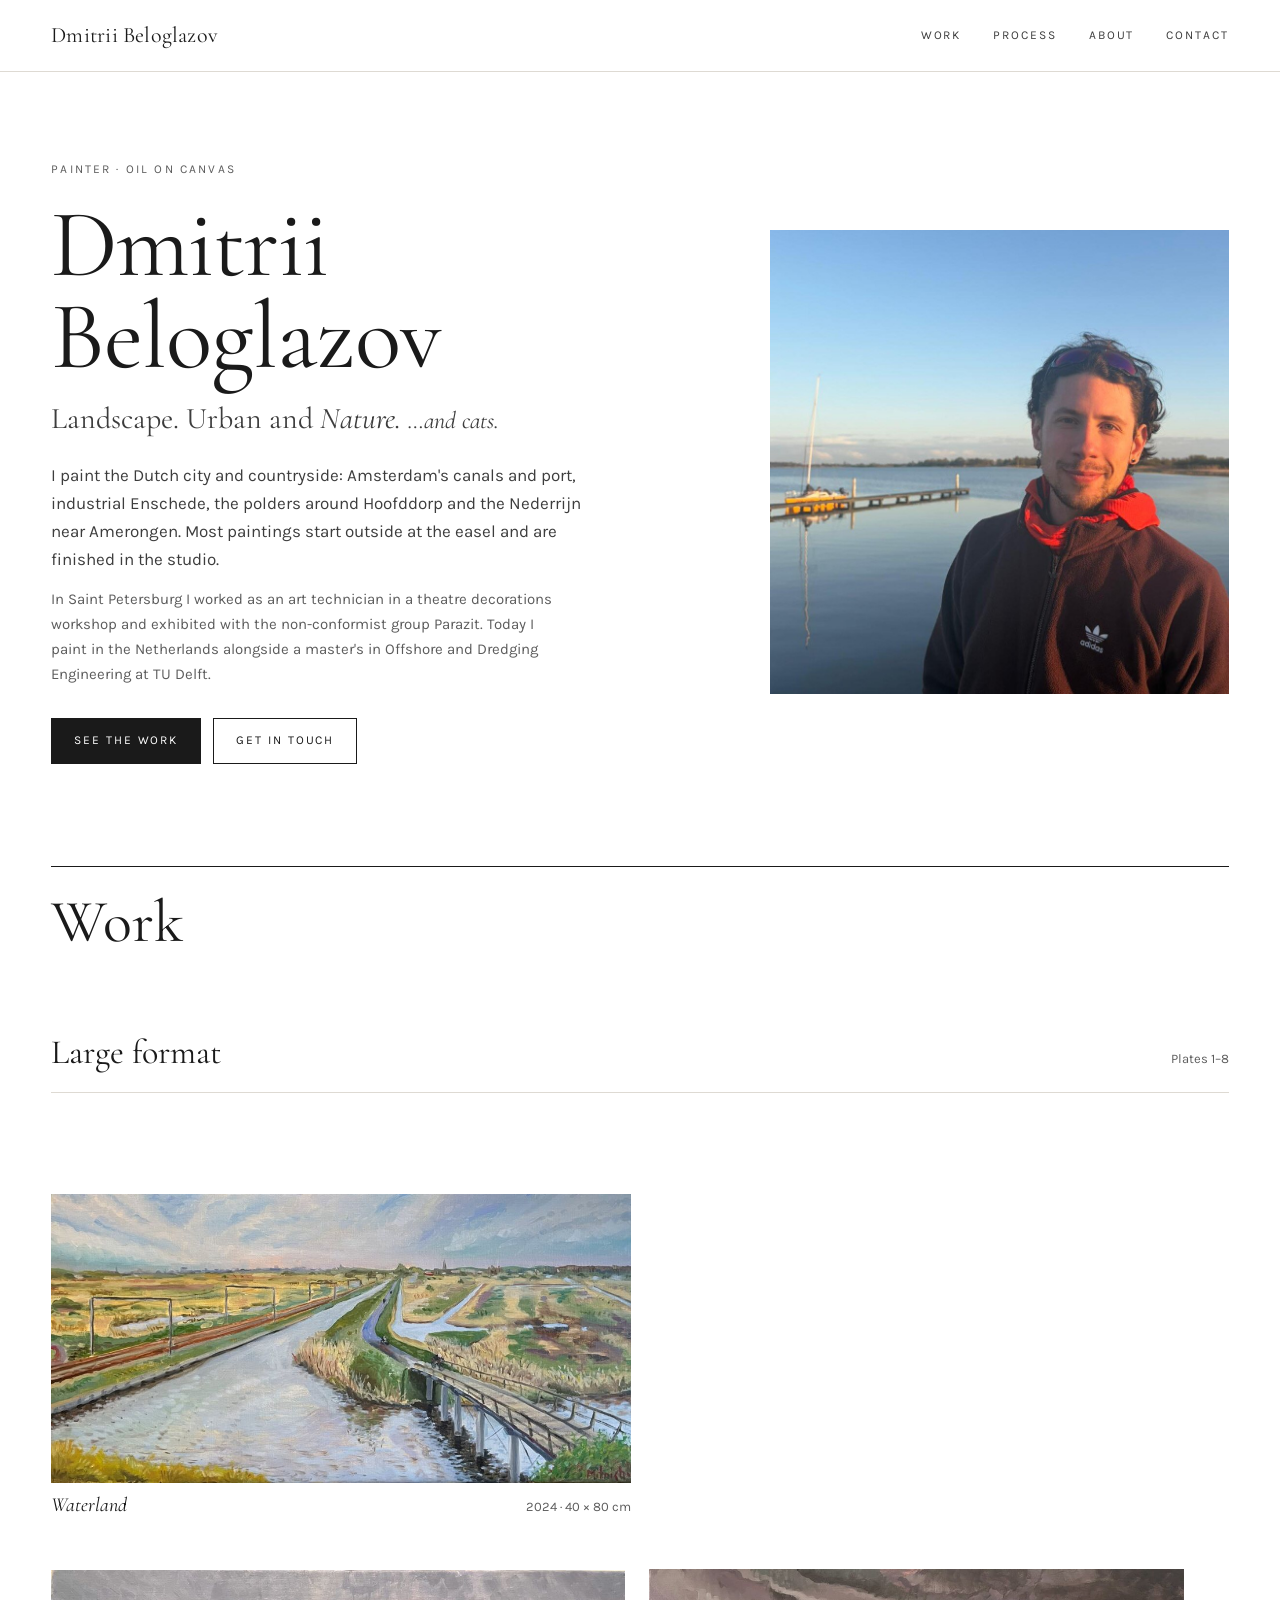
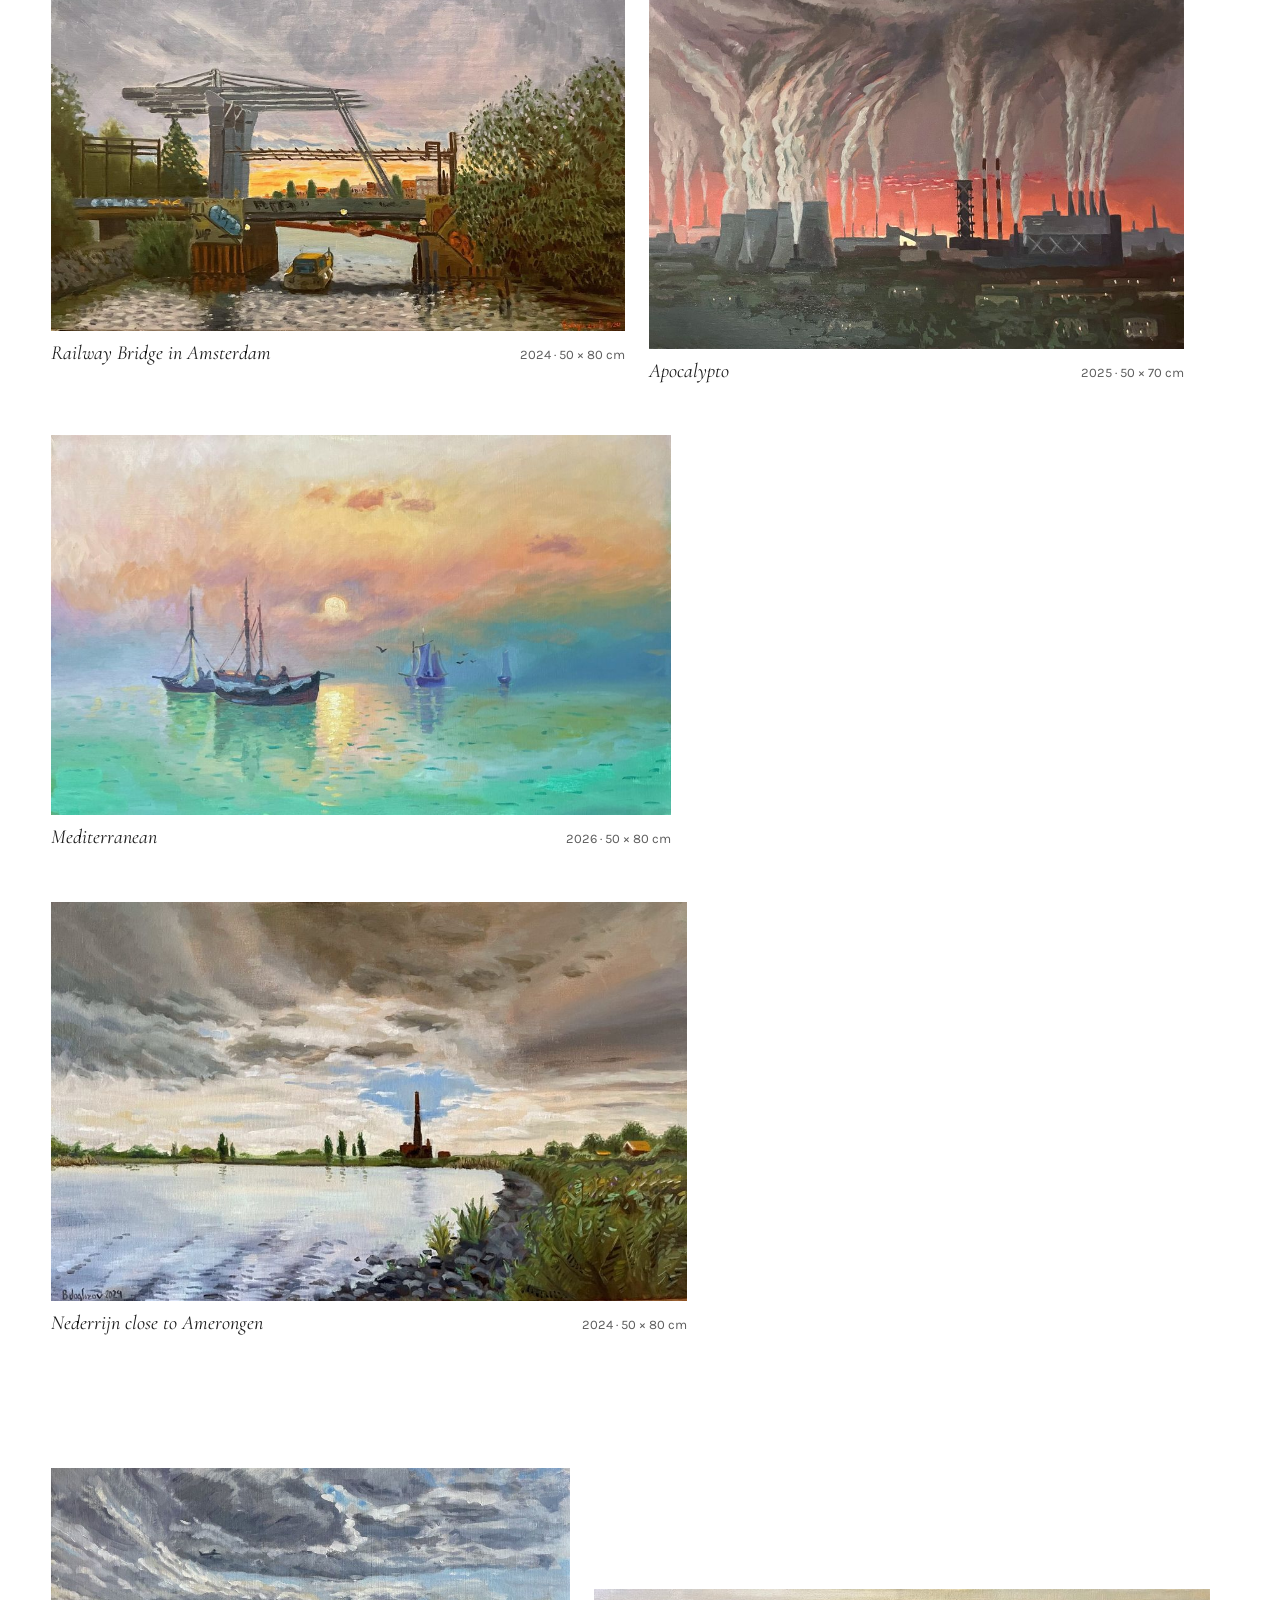
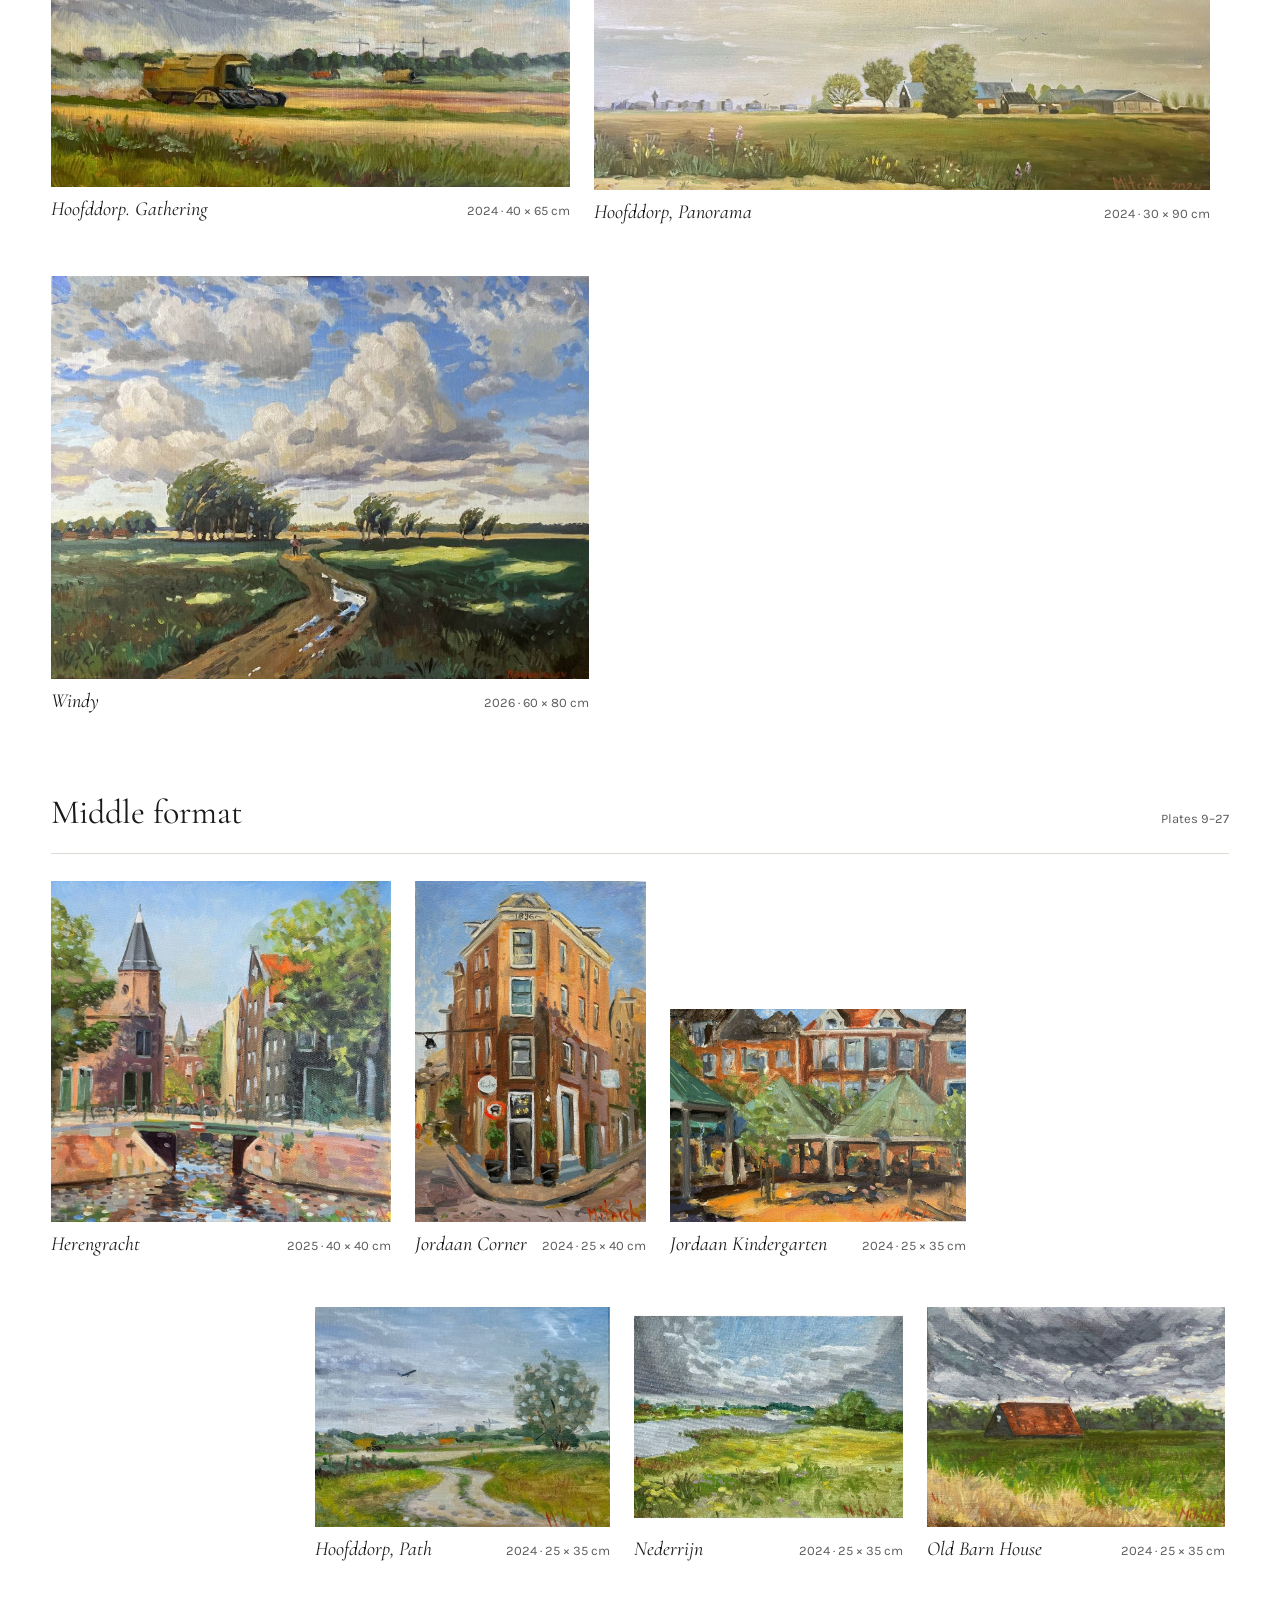
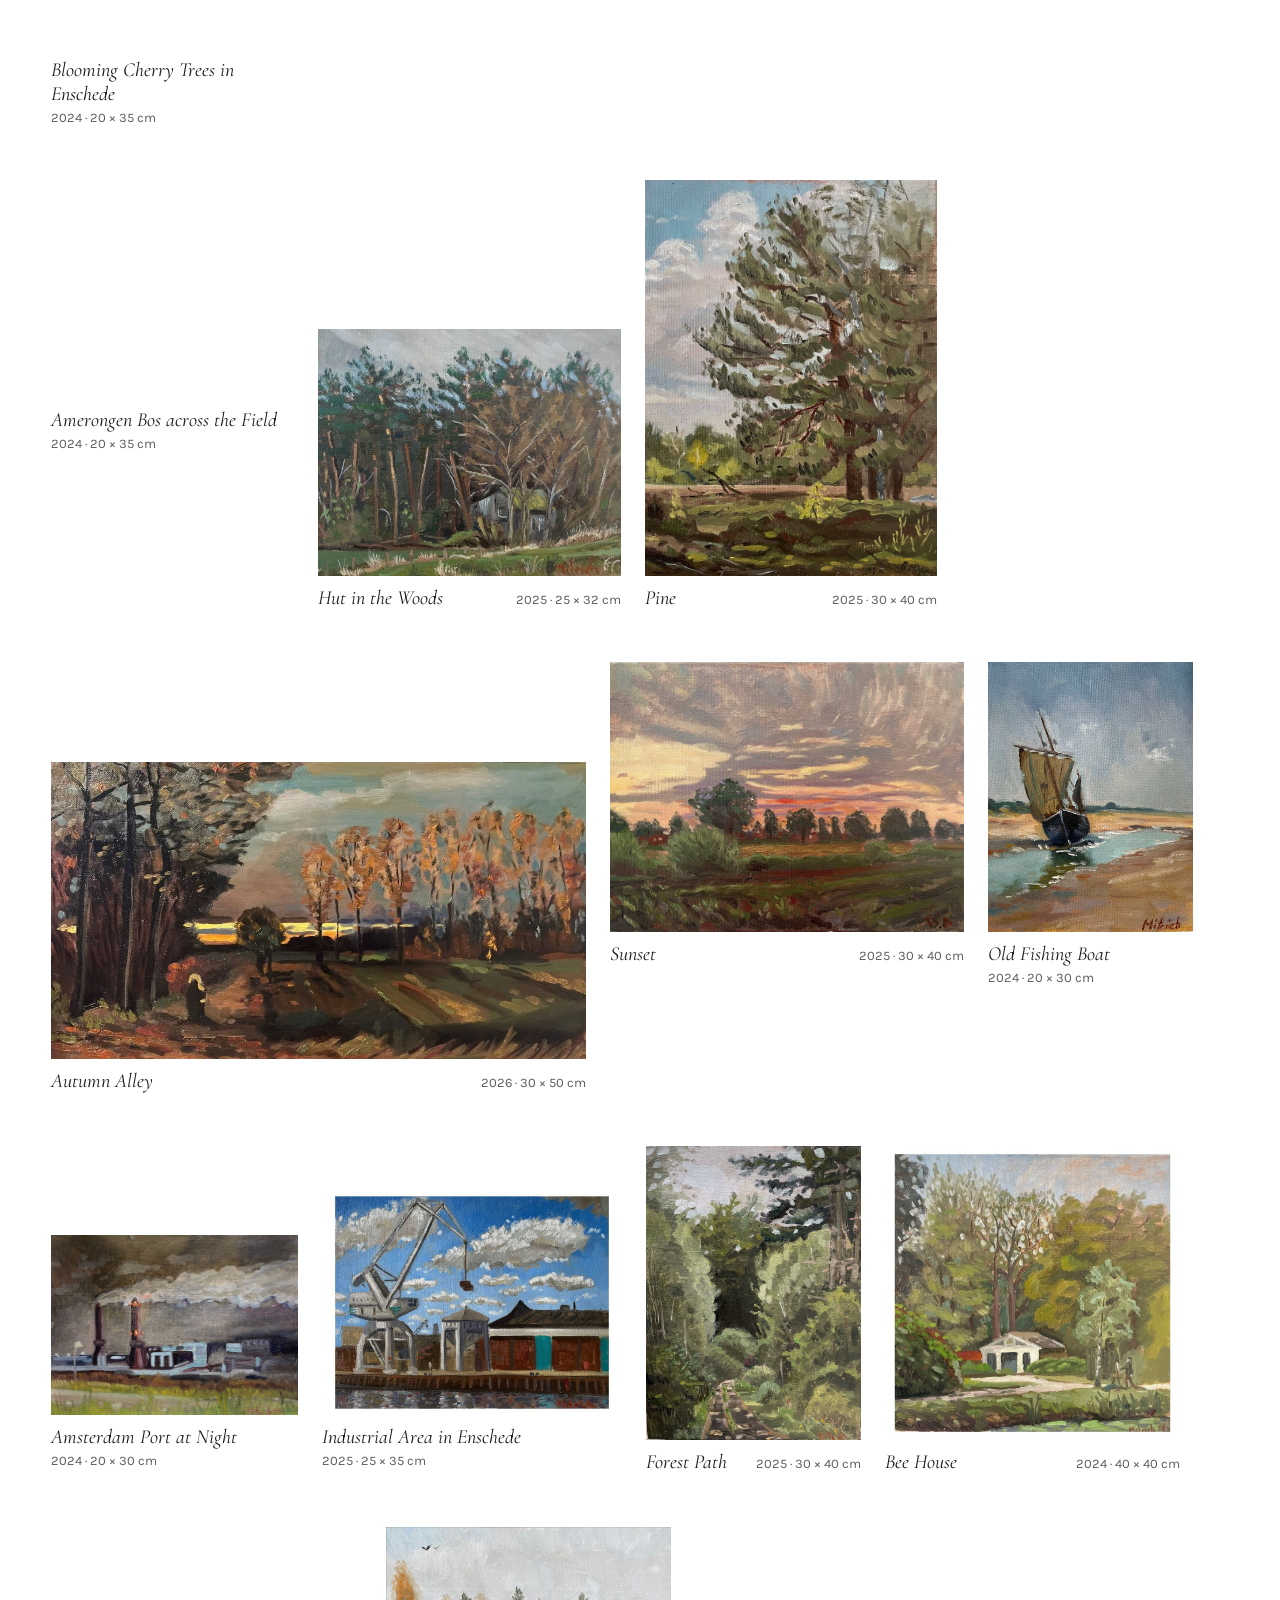
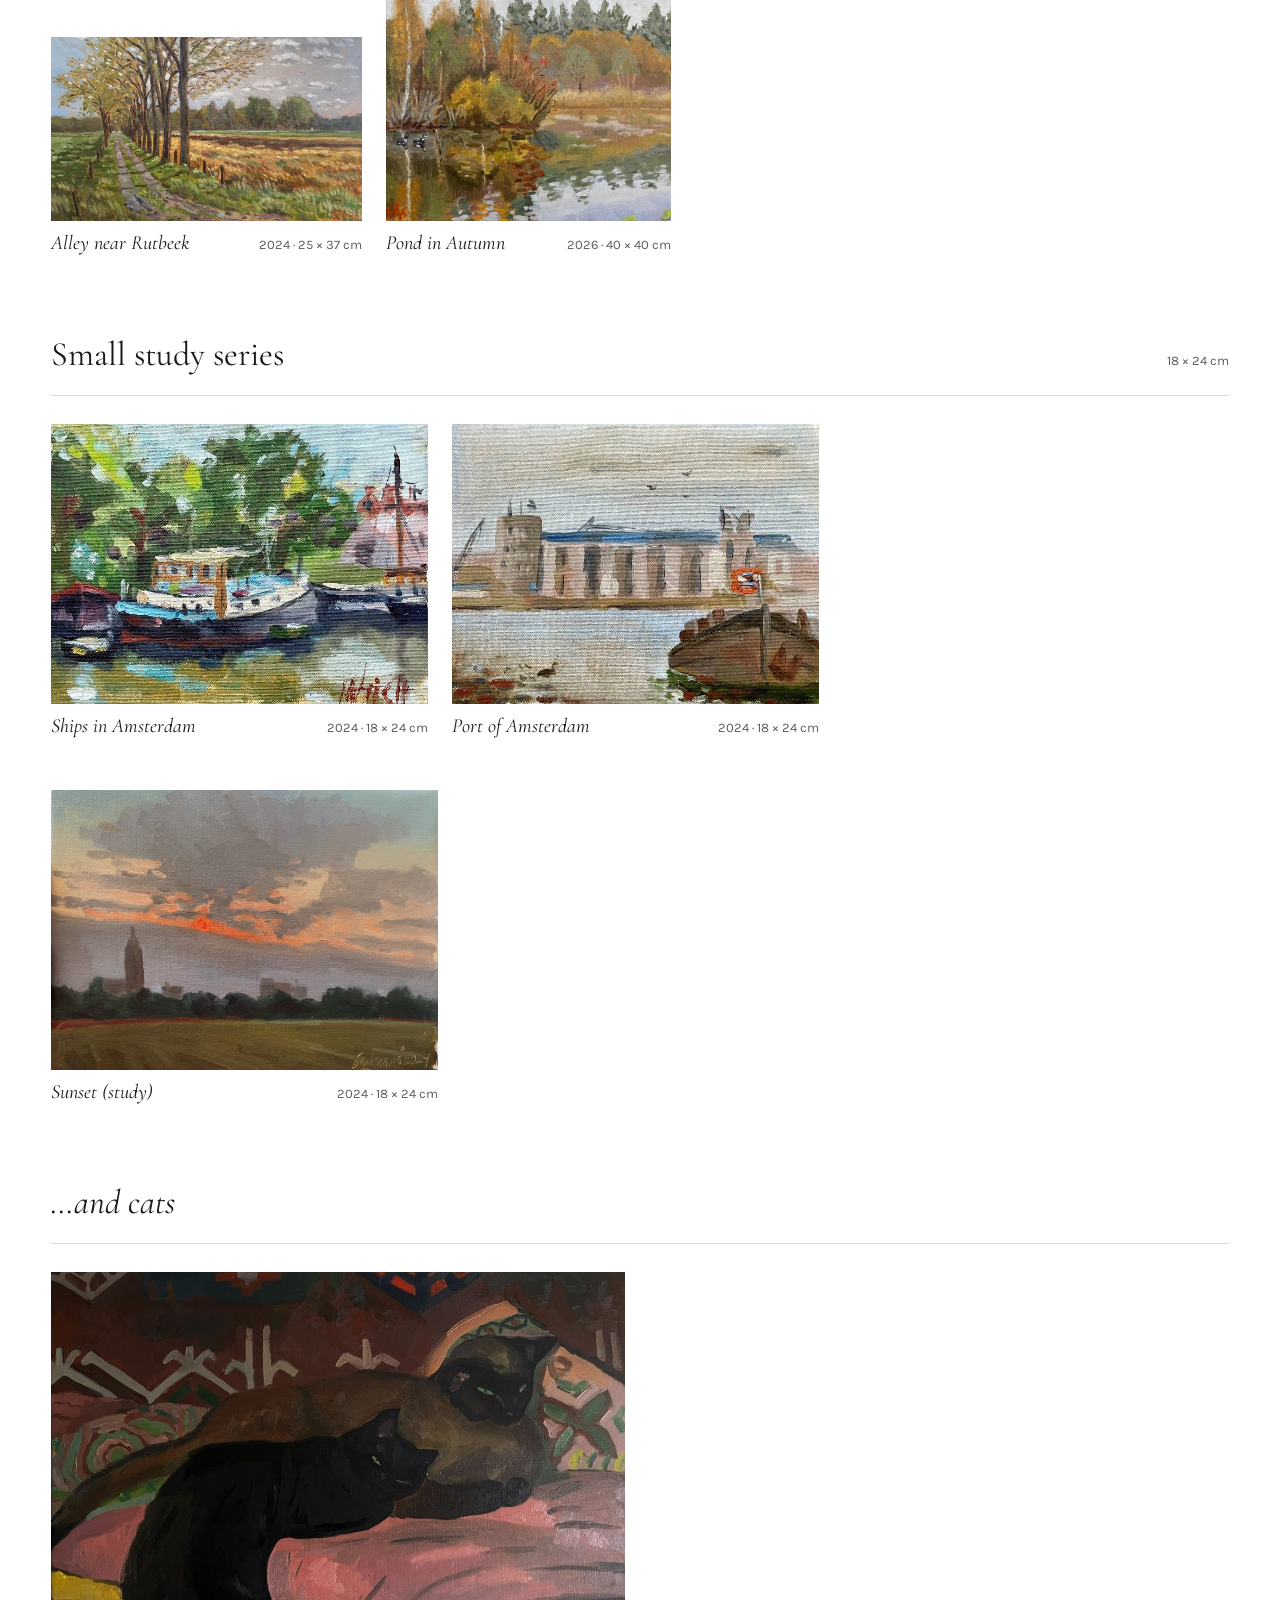
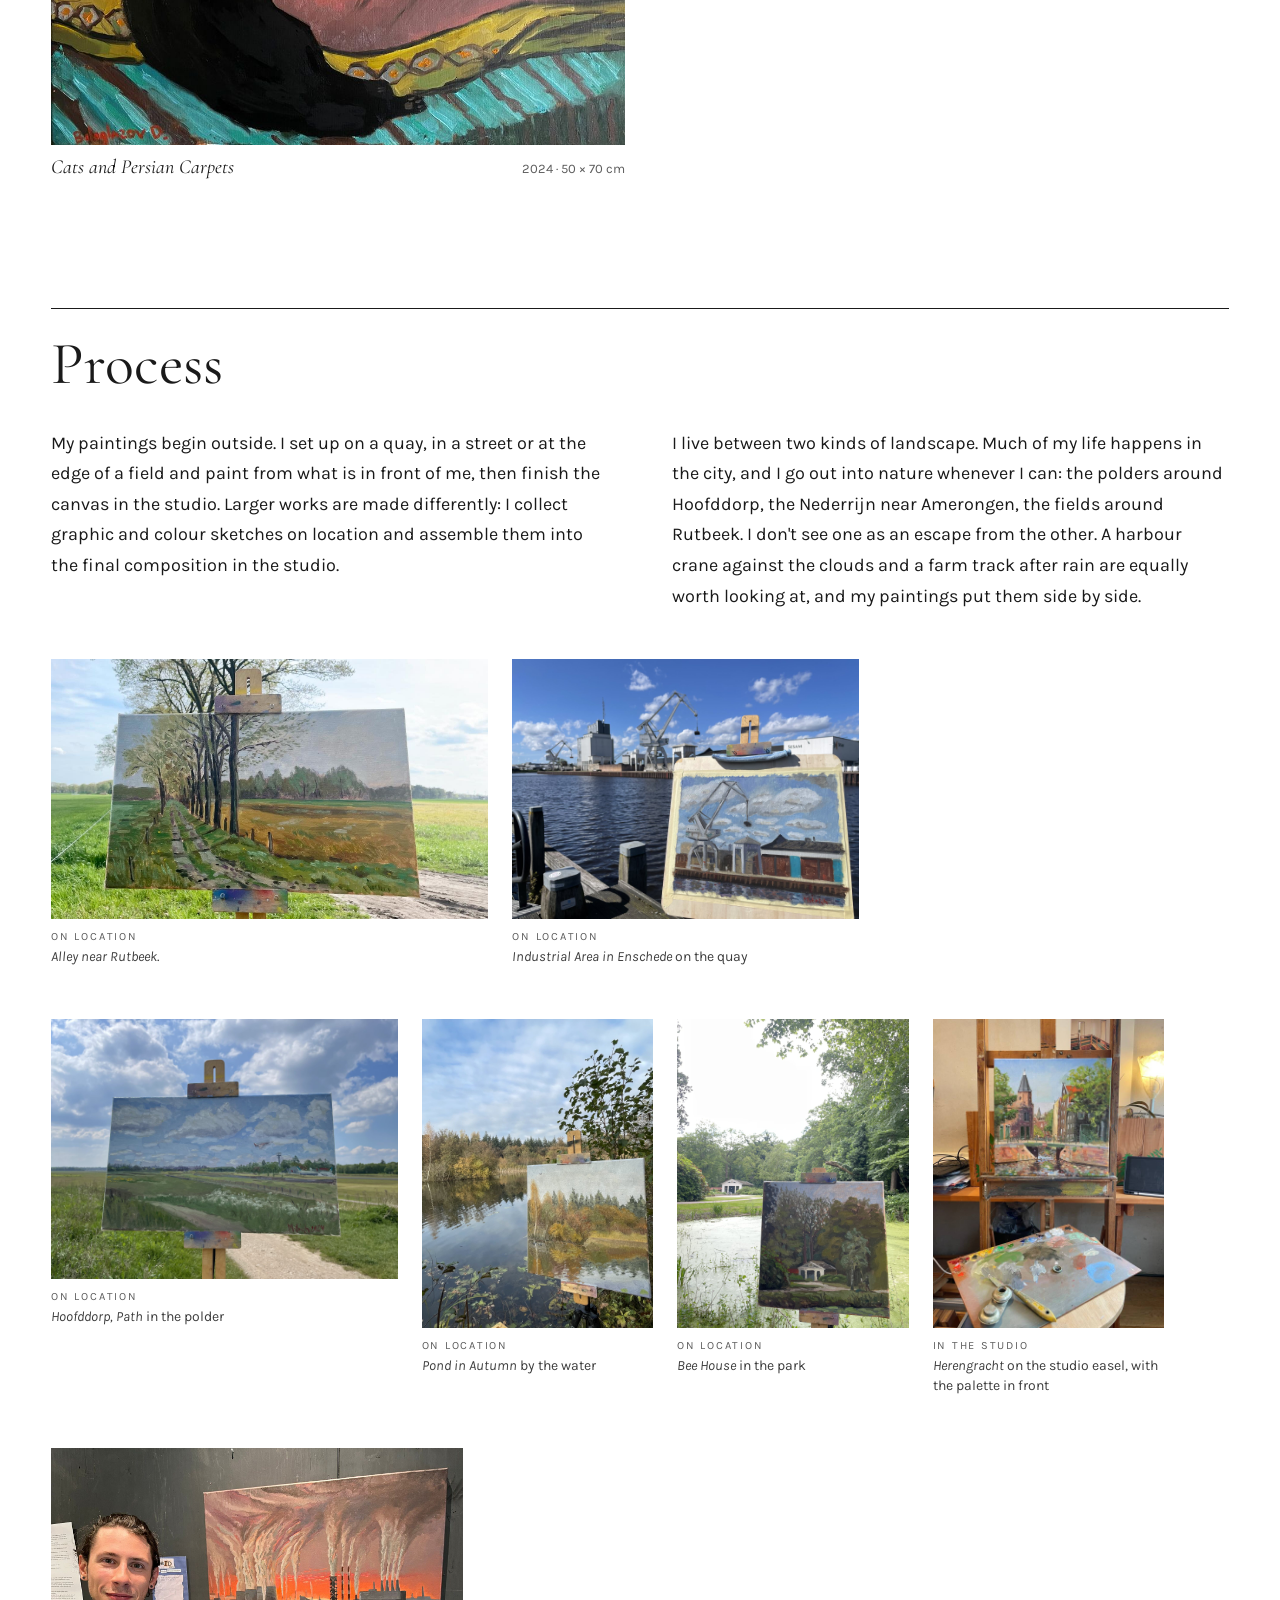
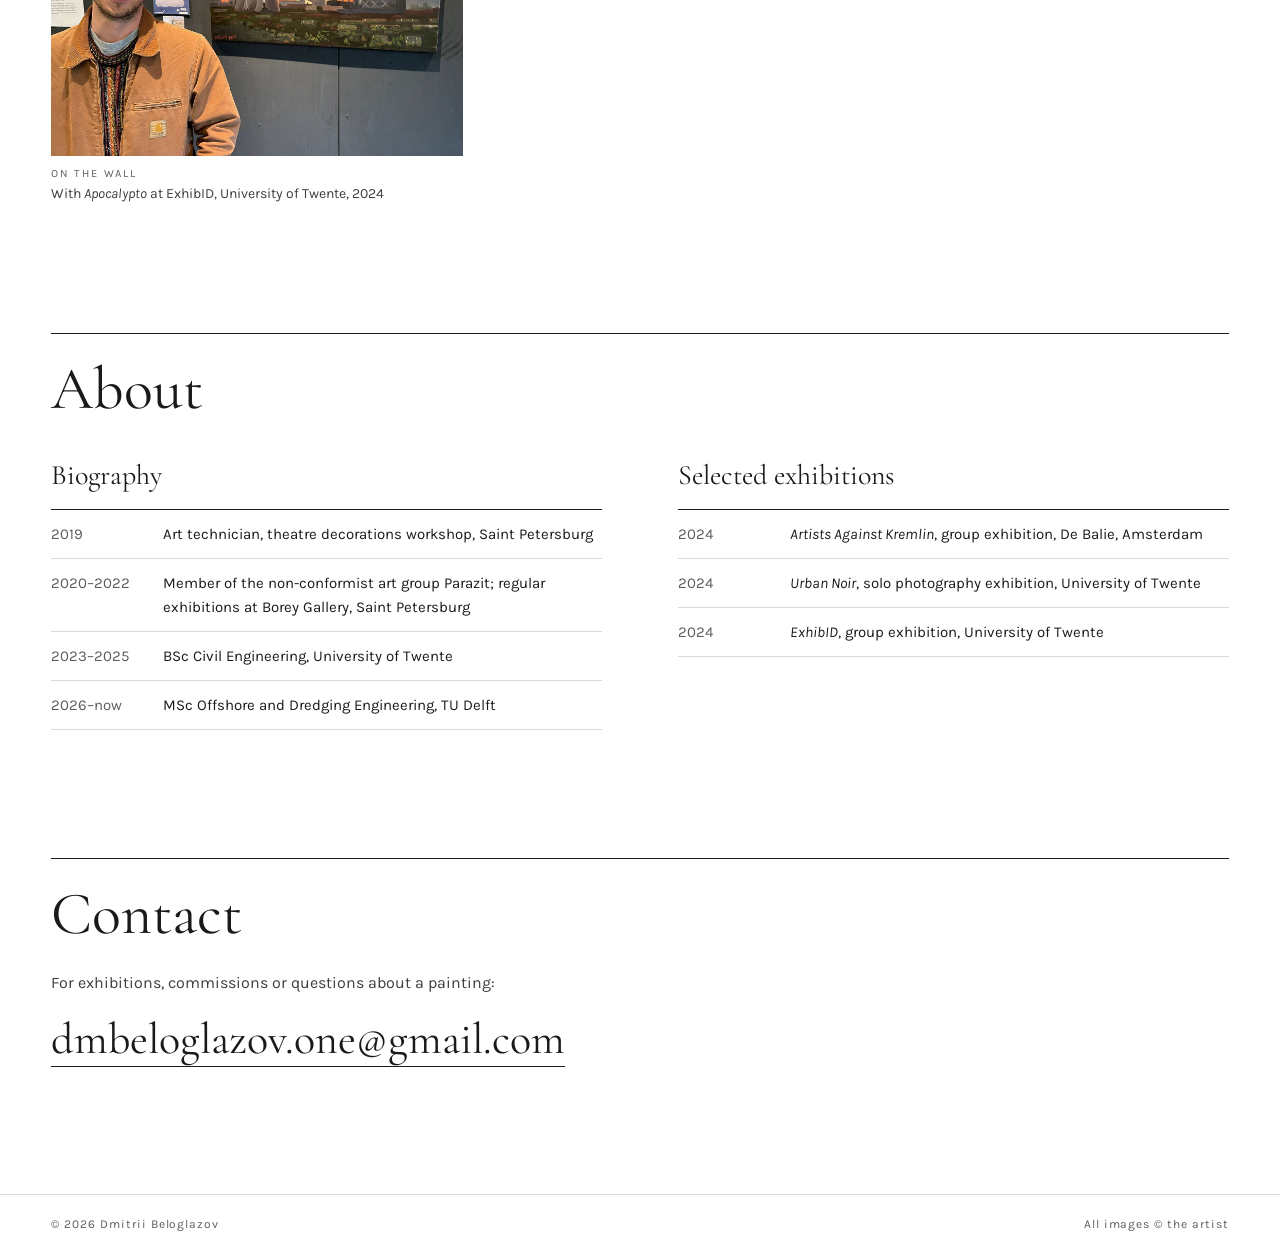
==== commit 89cb54ef: "fix 3" ====
--- a/index.html
+++ b/index.html
@@ -12,6 +12,17 @@
 <link rel="preconnect" href="https://fonts.gstatic.com" crossorigin>
 <link href="https://fonts.googleapis.com/css2?family=Cormorant+Garamond:ital,wght@0,400;0,500;1,400;1,500&family=Karla:wght@400;500&display=swap" rel="stylesheet">
 <link rel="stylesheet" href="style.css">
+<style>
+/* True-scale gallery: paintings in a row keep their real size relative to each other. */
+.gallery { display: flex; flex-wrap: wrap; gap: clamp(36px, 4vw, 52px) 24px; align-items: flex-start; }
+.gallery > figure { margin: 0; min-width: 0; flex: 0 0 auto; width: calc(var(--ar) * var(--cm) * 7px); max-width: 100%; }
+.gallery .work-open, .gallery .frame { display: flex; align-items: flex-end; width: 100%; }
+.gallery img { width: 100%; height: auto; aspect-ratio: var(--ar); }
+@media (max-width: 560px) {
+  .gallery > figure { width: 100% !important; }
+  .gallery .work-open, .gallery .frame { height: auto !important; }
+}
+</style>
 </head>
 <body>
 <a class="skip" href="#work">Skip to the paintings</a>
@@ -39,7 +50,7 @@
       </div>
     </div>
     <figure class="portrait">
-      <img src="images/photos/portrait.jpg" width="943" height="955" fetchpriority="high">
+      <img src="images/photos/portrait.jpg" alt="Portrait of Dmitrii Beloglazov by a lake at sunset" width="943" height="955" fetchpriority="high">
     </figure>
   </section>
 
@@ -50,56 +61,55 @@
         <h3 id="h-large">Large format</h3>
         <span>Plates 1–8</span>
       </div>
-      <div class="rows" style="--h: 360px">
-        <figure class="work" style="flex: 200 1 calc(2.0040 * var(--h)); --ar: 2.0040">
+      <div class="gallery" data-k="6.5">
+        <figure class="work" style="--ar: 2.0040; --cm: 40">
           <button type="button" class="work-open" data-full="images/full/01-waterland.jpg" data-title="Waterland" data-meta="2024 · Oil on canvas · 40 × 80 cm" aria-label="View Waterland larger">
-            <img src="images/thumb/01-waterland.jpg" alt="Waterland" width="1000" height="499" loading="lazy" decoding="async">
+            <img src="images/thumb/01-waterland.jpg" alt="Waterland: A straight polder canal with a footbridge running to a low horizon" width="1000" height="499" loading="lazy" decoding="async">
           </button>
           <figcaption><span class="t">Waterland</span><span class="m">2024 · 40 × 80 cm</span></figcaption>
         </figure>
-        <figure class="work" style="flex: 159 1 calc(1.5873 * var(--h)); --ar: 1.5873">
+        <figure class="work" style="--ar: 1.5873; --cm: 50">
           <button type="button" class="work-open" data-full="images/full/02-railway-bridge-in-amsterdam.jpg" data-title="Railway Bridge in Amsterdam" data-meta="2024 · Oil on canvas · 50 × 80 cm" aria-label="View Railway Bridge in Amsterdam larger">
-            <img src="images/thumb/02-railway-bridge-in-amsterdam.jpg" alt="Railway Bridge in Amsterdam." width="1000" height="630" loading="lazy" decoding="async">
+            <img src="images/thumb/02-railway-bridge-in-amsterdam.jpg" alt="Railway Bridge in Amsterdam: A lifting rail bridge over a canal against a glowing evening sky" width="1000" height="630" loading="lazy" decoding="async">
           </button>
           <figcaption><span class="t">Railway Bridge in Amsterdam</span><span class="m">2024 · 50 × 80 cm</span></figcaption>
         </figure>
-        <figure class="work" style="flex: 140 1 calc(1.4045 * var(--h)); --ar: 1.4045">
+        <figure class="work" style="--ar: 1.4045; --cm: 50">
           <button type="button" class="work-open" data-full="images/full/03-apocalypto.jpg" data-title="Apocalypto" data-meta="2025 · Oil on canvas · 50 × 70 cm" aria-label="View Apocalypto larger">
-            <img src="images/thumb/03-apocalypto.jpg" alt="Apocalypto." width="1000" height="712" loading="lazy" decoding="async">
+            <img src="images/thumb/03-apocalypto.jpg" alt="Apocalypto: A power station and cooling towers pouring smoke into a blood-red sky" width="1000" height="712" loading="lazy" decoding="async">
           </button>
           <figcaption><span class="t">Apocalypto</span><span class="m">2025 · 50 × 70 cm</span></figcaption>
         </figure>
-        <figure class="work" style="flex: 163 1 calc(1.6287 * var(--h)); --ar: 1.6287">
+        <figure class="work" style="--ar: 1.6287; --cm: 50">
           <button type="button" class="work-open" data-full="images/full/04-mediterranean.jpg" data-title="Mediterranean" data-meta="2026 · Oil on canvas · 50 × 80 cm" aria-label="View Mediterranean larger">
             <img src="images/thumb/04-mediterranean.jpg" alt="Mediterranean: Sailing ships on a still turquoise sea at sunset" width="1000" height="614" loading="lazy" decoding="async">
           </button>
           <figcaption><span class="t">Mediterranean</span><span class="m">2026 · 50 × 80 cm</span></figcaption>
         </figure>
-        <figure class="work" style="flex: 159 1 calc(1.5898 * var(--h)); --ar: 1.5898">
+        <figure class="work" style="--ar: 1.5898; --cm: 50">
           <button type="button" class="work-open" data-full="images/full/05-nederrijn-close-to-amerongen.jpg" data-title="Nederrijn close to Amerongen" data-meta="2024 · Oil on canvas · 50 × 80 cm" aria-label="View Nederrijn close to Amerongen larger">
             <img src="images/thumb/05-nederrijn-close-to-amerongen.jpg" alt="Nederrijn close to Amerongen: A wide river under heavy clouds, a distant tower on the far bank" width="1000" height="629" loading="lazy" decoding="async">
           </button>
           <figcaption><span class="t">Nederrijn close to Amerongen</span><span class="m">2024 · 50 × 80 cm</span></figcaption>
         </figure>
-        <figure class="work" style="flex: 162 1 calc(1.6207 * var(--h)); --ar: 1.6207">
+        <figure class="work" style="--ar: 1.6207; --cm: 40">
           <button type="button" class="work-open" data-full="images/full/06-hoofddorp-gathering.jpg" data-title="Hoofddorp. Gathering" data-meta="2024 · Oil on canvas · 40 × 65 cm" aria-label="View Hoofddorp. Gathering larger">
             <img src="images/thumb/06-hoofddorp-gathering.jpg" alt="Hoofddorp. Gathering: A combine harvester in a wheat field under a streaked sky" width="1000" height="617" loading="lazy" decoding="async">
           </button>
           <figcaption><span class="t">Hoofddorp. Gathering</span><span class="m">2024 · 40 × 65 cm</span></figcaption>
         </figure>
-        <figure class="work" style="flex: 306 1 calc(3.0581 * var(--h)); --ar: 3.0581">
+        <figure class="work" style="--ar: 3.0581; --cm: 30">
           <button type="button" class="work-open" data-full="images/full/07-hoofddorp-panorama.jpg" data-title="Hoofddorp, Panorama" data-meta="2024 · Oil on canvas · 30 × 90 cm" aria-label="View Hoofddorp, Panorama larger">
             <img src="images/thumb/07-hoofddorp-panorama.jpg" alt="Hoofddorp, Panorama: A long panorama of green fields and wildflowers toward farm buildings and trees" width="1000" height="327" loading="lazy" decoding="async">
           </button>
           <figcaption><span class="t">Hoofddorp, Panorama</span><span class="m">2024 · 30 × 90 cm</span></figcaption>
         </figure>
-        <figure class="work" style="flex: 133 1 calc(1.3333 * var(--h)); --ar: 1.3333">
+        <figure class="work" style="--ar: 1.3333; --cm: 60">
           <button type="button" class="work-open" data-full="images/full/08-windy.jpg" data-title="Windy" data-meta="2026 · Oil on canvas · 60 × 80 cm" aria-label="View Windy larger">
             <img src="images/thumb/08-windy.jpg" alt="Windy: A muddy track through a green polder under towering summer clouds" width="1000" height="750" loading="lazy" decoding="async">
           </button>
           <figcaption><span class="t">Windy</span><span class="m">2026 · 60 × 80 cm</span></figcaption>
         </figure>
-        <span class="row-fill" aria-hidden="true"></span>
       </div>
     </section>
     <section class="series" id="middle" aria-labelledby="h-middle">
@@ -107,122 +117,121 @@
         <h3 id="h-middle">Middle format</h3>
         <span>Plates 9–27</span>
       </div>
-      <div class="rows" style="--h: 280px">
-        <figure class="work" style="flex: 100 1 calc(1.0000 * var(--h)); --ar: 1.0000">
+      <div class="gallery" data-k="8.5">
+        <figure class="work" style="--ar: 1.0000; --cm: 40">
           <button type="button" class="work-open" data-full="images/full/09-herengracht.jpg" data-title="Herengracht" data-meta="2025 · Oil on canvas · 40 × 40 cm" aria-label="View Herengracht larger">
             <img src="images/thumb/09-herengracht.jpg" alt="Herengracht: A canal bridge in Amsterdam with a church spire and gabled houses" width="1000" height="1000" loading="lazy" decoding="async">
           </button>
           <figcaption><span class="t">Herengracht</span><span class="m">2025 · 40 × 40 cm</span></figcaption>
         </figure>
-        <figure class="work" style="flex: 68 1 calc(0.6790 * var(--h)); --ar: 0.6790">
+        <figure class="work" style="--ar: 0.6790; --cm: 40">
           <button type="button" class="work-open" data-full="images/full/10-jordaan-corner.jpg" data-title="Jordaan Corner" data-meta="2024 · Oil on canvas · 25 × 40 cm" aria-label="View Jordaan Corner larger">
             <img src="images/thumb/10-jordaan-corner.jpg" alt="Jordaan Corner: A narrow brick corner building with a café on the ground floor" width="679" height="1000" loading="lazy" decoding="async">
           </button>
           <figcaption><span class="t">Jordaan Corner</span><span class="m">2024 · 25 × 40 cm</span></figcaption>
         </figure>
-        <figure class="work" style="flex: 139 1 calc(1.3889 * var(--h)); --ar: 1.3889">
+        <figure class="work" style="--ar: 1.3889; --cm: 25">
           <button type="button" class="work-open" data-full="images/full/11-jordaan-kindergarten.jpg" data-title="Jordaan Kindergarten" data-meta="2024 · Oil on canvas · 25 × 35 cm" aria-label="View Jordaan Kindergarten larger">
             <img src="images/thumb/11-jordaan-kindergarten.jpg" alt="Jordaan Kindergarten: Green pyramid roofs of a playground pavilion in front of brick houses" width="1000" height="720" loading="lazy" decoding="async">
           </button>
           <figcaption><span class="t">Jordaan Kindergarten</span><span class="m">2024 · 25 × 35 cm</span></figcaption>
         </figure>
-        <figure class="work" style="flex: 141 1 calc(1.4085 * var(--h)); --ar: 1.4085">
+        <figure class="work" style="--ar: 1.4085; --cm: 20">
           <button type="button" class="work-open" data-full="images/full/12-blooming-cherry-trees-in-enschede.jpg" data-title="Blooming Cherry Trees in Enschede" data-meta="2024 · Oil on canvas · 20 × 35 cm" aria-label="View Blooming Cherry Trees in Enschede larger">
             <img src="images/thumb/12-blooming-cherry-trees-in-enschede.jpg" alt="Blooming Cherry Trees in Enschede: Two pink-blossomed trees in a small square" width="1000" height="710" loading="lazy" decoding="async">
           </button>
           <figcaption><span class="t">Blooming Cherry Trees in Enschede</span><span class="m">2024 · 20 × 35 cm</span></figcaption>
         </figure>
-        <figure class="work" style="flex: 135 1 calc(1.3459 * var(--h)); --ar: 1.3459">
+        <figure class="work" style="--ar: 1.3459; --cm: 25">
           <button type="button" class="work-open" data-full="images/full/13-hoofddorp-path.jpg" data-title="Hoofddorp, Path" data-meta="2024 · Oil on canvas · 25 × 35 cm" aria-label="View Hoofddorp, Path larger">
             <img src="images/thumb/13-hoofddorp-path.jpg" alt="Hoofddorp, Path: A sandy path curving through meadow toward a lone tree" width="1000" height="743" loading="lazy" decoding="async">
           </button>
           <figcaption><span class="t">Hoofddorp, Path</span><span class="m">2024 · 25 × 35 cm</span></figcaption>
         </figure>
-        <figure class="work" style="flex: 123 1 calc(1.2270 * var(--h)); --ar: 1.2270">
+        <figure class="work" style="--ar: 1.2270; --cm: 25">
           <button type="button" class="work-open" data-full="images/full/14-nederrijn.jpg" data-title="Nederrijn" data-meta="2024 · Oil on canvas · 25 × 35 cm" aria-label="View Nederrijn larger">
             <img src="images/thumb/14-nederrijn.jpg" alt="Nederrijn: A bend of the river through green floodplain under a cloudy sky" width="1000" height="815" loading="lazy" decoding="async">
           </button>
           <figcaption><span class="t">Nederrijn</span><span class="m">2024 · 25 × 35 cm</span></figcaption>
         </figure>
-        <figure class="work" style="flex: 136 1 calc(1.3624 * var(--h)); --ar: 1.3624">
+        <figure class="work" style="--ar: 1.3624; --cm: 25">
           <button type="button" class="work-open" data-full="images/full/15-old-barn-house.jpg" data-title="Old Barn House" data-meta="2024 · Oil on canvas · 25 × 35 cm" aria-label="View Old Barn House larger">
             <img src="images/thumb/15-old-barn-house.jpg" alt="Old Barn House: A red-roofed barn low in a green field under a stormy sky" width="1000" height="734" loading="lazy" decoding="async">
           </button>
           <figcaption><span class="t">Old Barn House</span><span class="m">2024 · 25 × 35 cm</span></figcaption>
         </figure>
-        <figure class="work" style="flex: 139 1 calc(1.3870 * var(--h)); --ar: 1.3870">
+        <figure class="work" style="--ar: 1.3870; --cm: 20">
           <button type="button" class="work-open" data-full="images/full/16-amerongen-bos-across-the-field.jpg" data-title="Amerongen Bos across the Field" data-meta="2024 · Oil on canvas · 20 × 35 cm" aria-label="View Amerongen Bos across the Field larger">
             <img src="images/thumb/16-amerongen-bos-across-the-field.jpg" alt="Amerongen Bos across the Field: A ploughed field leading to a dark band of forest" width="1000" height="721" loading="lazy" decoding="async">
           </button>
           <figcaption><span class="t">Amerongen Bos across the Field</span><span class="m">2024 · 20 × 35 cm</span></figcaption>
         </figure>
-        <figure class="work" style="flex: 122 1 calc(1.2210 * var(--h)); --ar: 1.2210">
+        <figure class="work" style="--ar: 1.2210; --cm: 25">
           <button type="button" class="work-open" data-full="images/full/17-hut-in-the-woods.jpg" data-title="Hut in the Woods" data-meta="2025 · Oil on canvas · 25 × 32 cm" aria-label="View Hut in the Woods larger">
             <img src="images/thumb/17-hut-in-the-woods.jpg" alt="Hut in the Woods: A small hut half-hidden among pines and bare trees" width="1000" height="819" loading="lazy" decoding="async">
           </button>
           <figcaption><span class="t">Hut in the Woods</span><span class="m">2025 · 25 × 32 cm</span></figcaption>
         </figure>
-        <figure class="work" style="flex: 74 1 calc(0.7370 * var(--h)); --ar: 0.7370">
+        <figure class="work" style="--ar: 0.7370; --cm: 40">
           <button type="button" class="work-open" data-full="images/full/18-pine.jpg" data-title="Pine" data-meta="2025 · Oil on canvas · 30 × 40 cm" aria-label="View Pine larger">
             <img src="images/thumb/18-pine.jpg" alt="Pine: A tall Scots pine at the edge of heathland under a bright sky" width="737" height="1000" loading="lazy" decoding="async">
           </button>
           <figcaption><span class="t">Pine</span><span class="m">2025 · 30 × 40 cm</span></figcaption>
         </figure>
-        <figure class="work" style="flex: 180 1 calc(1.7986 * var(--h)); --ar: 1.7986">
+        <figure class="work" style="--ar: 1.7986; --cm: 30">
           <button type="button" class="work-open" data-full="images/full/19-autumn-alley.jpg" data-title="Autumn Alley" data-meta="2026 · Oil on canvas · 30 × 50 cm" aria-label="View Autumn Alley larger">
             <img src="images/thumb/19-autumn-alley.jpg" alt="Autumn Alley: Orange autumn poplars and dark fields against a low evening light" width="1000" height="556" loading="lazy" decoding="async">
           </button>
           <figcaption><span class="t">Autumn Alley</span><span class="m">2026 · 30 × 50 cm</span></figcaption>
         </figure>
-        <figure class="work" style="flex: 131 1 calc(1.3089 * var(--h)); --ar: 1.3089">
+        <figure class="work" style="--ar: 1.3089; --cm: 30">
           <button type="button" class="work-open" data-full="images/full/20-sunset.jpg" data-title="Sunset" data-meta="2025 · Oil on canvas · 30 × 40 cm" aria-label="View Sunset larger">
             <img src="images/thumb/20-sunset.jpg" alt="Sunset: A meadow lined with dark trees, the sky streaked pink and gold" width="1000" height="764" loading="lazy" decoding="async">
           </button>
           <figcaption><span class="t">Sunset</span><span class="m">2025 · 30 × 40 cm</span></figcaption>
         </figure>
-        <figure class="work" style="flex: 76 1 calc(0.7610 * var(--h)); --ar: 0.7610">
+        <figure class="work" style="--ar: 0.7610; --cm: 30">
           <button type="button" class="work-open" data-full="images/full/21-old-fishing-boat.jpg" data-title="Old Fishing Boat" data-meta="2024 · Oil on canvas · 20 × 30 cm" aria-label="View Old Fishing Boat larger">
             <img src="images/thumb/21-old-fishing-boat.jpg" alt="Old Fishing Boat: A sailing boat resting on a sandbank beside a shallow channel" width="761" height="1000" loading="lazy" decoding="async">
           </button>
           <figcaption><span class="t">Old Fishing Boat</span><span class="m">2024 · 20 × 30 cm</span></figcaption>
         </figure>
-        <figure class="work" style="flex: 137 1 calc(1.3699 * var(--h)); --ar: 1.3699">
+        <figure class="work" style="--ar: 1.3699; --cm: 20">
           <button type="button" class="work-open" data-full="images/full/22-amsterdam-port-at-night.jpg" data-title="Amsterdam Port at Night" data-meta="2024 · Oil on canvas · 20 × 30 cm" aria-label="View Amsterdam Port at Night larger">
             <img src="images/thumb/22-amsterdam-port-at-night.jpg" alt="Amsterdam Port at Night: Factory chimneys trailing smoke over the harbour under a dark sky" width="1000" height="730" loading="lazy" decoding="async">
           </button>
           <figcaption><span class="t">Amsterdam Port at Night</span><span class="m">2024 · 20 × 30 cm</span></figcaption>
         </figure>
-        <figure class="work" style="flex: 133 1 calc(1.3333 * var(--h)); --ar: 1.3333">
+        <figure class="work" style="--ar: 1.3333; --cm: 25">
           <button type="button" class="work-open" data-full="images/full/23-industrial-area-in-enschede.jpg" data-title="Industrial Area in Enschede" data-meta="2025 · Oil on canvas · 25 × 35 cm" aria-label="View Industrial Area in Enschede larger">
             <img src="images/thumb/23-industrial-area-in-enschede.jpg" alt="Industrial Area in Enschede: A white crane over warehouses on the quay under a blue sky" width="1000" height="750" loading="lazy" decoding="async">
           </button>
           <figcaption><span class="t">Industrial Area in Enschede</span><span class="m">2025 · 25 × 35 cm</span></figcaption>
         </figure>
-        <figure class="work" style="flex: 73 1 calc(0.7310 * var(--h)); --ar: 0.7310">
+        <figure class="work" style="--ar: 0.7310; --cm: 40">
           <button type="button" class="work-open" data-full="images/full/24-forest-path.jpg" data-title="Forest Path" data-meta="2025 · Oil on canvas · 30 × 40 cm" aria-label="View Forest Path larger">
             <img src="images/thumb/24-forest-path.jpg" alt="Forest Path: A narrow path running into dense green forest" width="731" height="1000" loading="lazy" decoding="async">
           </button>
           <figcaption><span class="t">Forest Path</span><span class="m">2025 · 30 × 40 cm</span></figcaption>
         </figure>
-        <figure class="work" style="flex: 100 1 calc(1.0000 * var(--h)); --ar: 1.0000">
+        <figure class="work" style="--ar: 1.0000; --cm: 40">
           <button type="button" class="work-open" data-full="images/full/25-bee-house.jpg" data-title="Bee House" data-meta="2024 · Oil on canvas · 40 × 40 cm" aria-label="View Bee House larger">
             <img src="images/thumb/25-bee-house.jpg" alt="Bee House: A small white pavilion among tall spring trees" width="1000" height="1000" loading="lazy" decoding="async">
           </button>
           <figcaption><span class="t">Bee House</span><span class="m">2024 · 40 × 40 cm</span></figcaption>
         </figure>
-        <figure class="work" style="flex: 169 1 calc(1.6863 * var(--h)); --ar: 1.6863">
+        <figure class="work" style="--ar: 1.6863; --cm: 25">
           <button type="button" class="work-open" data-full="images/full/26-alley-near-rutbeek.jpg" data-title="Alley near Rutbeek" data-meta="2024 · Oil on canvas · 25 × 37 cm" aria-label="View Alley near Rutbeek larger">
             <img src="images/thumb/26-alley-near-rutbeek.jpg" alt="Alley near Rutbeek: A farm track along a row of autumn trees beside golden fields" width="1000" height="593" loading="lazy" decoding="async">
           </button>
           <figcaption><span class="t">Alley near Rutbeek</span><span class="m">2024 · 25 × 37 cm</span></figcaption>
         </figure>
-        <figure class="work" style="flex: 97 1 calc(0.9670 * var(--h)); --ar: 0.9670">
+        <figure class="work" style="--ar: 0.9670; --cm: 40">
           <button type="button" class="work-open" data-full="images/full/27-pond-in-autumn.jpg" data-title="Pond in Autumn" data-meta="2026 · Oil on canvas · 40 × 40 cm" aria-label="View Pond in Autumn larger">
             <img src="images/thumb/27-pond-in-autumn.jpg" alt="Pond in Autumn: Birches and pines in autumn colour reflected in a still pond" width="967" height="1000" loading="lazy" decoding="async">
           </button>
           <figcaption><span class="t">Pond in Autumn</span><span class="m">2026 · 40 × 40 cm</span></figcaption>
         </figure>
-        <span class="row-fill" aria-hidden="true"></span>
       </div>
     </section>
     <section class="series" id="studies" aria-labelledby="h-studies">
@@ -230,26 +239,25 @@
         <h3 id="h-studies">Small study series</h3>
         <span>18 × 24 cm</span>
       </div>
-      <div class="rows" style="--h: 250px">
-        <figure class="work" style="flex: 135 1 calc(1.3476 * var(--h)); --ar: 1.3476">
+      <div class="gallery" data-k="12">
+        <figure class="work" style="--ar: 1.3476; --cm: 18">
           <button type="button" class="work-open" data-full="images/full/28-ships-in-amsterdam.jpg" data-title="Ships in Amsterdam" data-meta="2024 · Oil on canvas · 18 × 24 cm" aria-label="View Ships in Amsterdam larger">
             <img src="images/thumb/28-ships-in-amsterdam.jpg" alt="Ships in Amsterdam: Moored houseboats under green trees" width="694" height="515" loading="lazy" decoding="async">
           </button>
           <figcaption><span class="t">Ships in Amsterdam</span><span class="m">2024 · 18 × 24 cm</span></figcaption>
         </figure>
-        <figure class="work" style="flex: 131 1 calc(1.3093 * var(--h)); --ar: 1.3093">
+        <figure class="work" style="--ar: 1.3093; --cm: 18">
           <button type="button" class="work-open" data-full="images/full/29-port-of-amsterdam.jpg" data-title="Port of Amsterdam" data-meta="2024 · Oil on canvas · 18 × 24 cm" aria-label="View Port of Amsterdam larger">
             <img src="images/thumb/29-port-of-amsterdam.jpg" alt="Port of Amsterdam: A pale warehouse across the water with a barge in the foreground" width="690" height="527" loading="lazy" decoding="async">
           </button>
           <figcaption><span class="t">Port of Amsterdam</span><span class="m">2024 · 18 × 24 cm</span></figcaption>
         </figure>
-        <figure class="work" style="flex: 138 1 calc(1.3812 * var(--h)); --ar: 1.3812">
+        <figure class="work" style="--ar: 1.3812; --cm: 18">
           <button type="button" class="work-open" data-full="images/full/30-sunset-study.jpg" data-title="Sunset (study)" data-meta="2024 · Oil on canvas · 18 × 24 cm" aria-label="View Sunset (study) larger">
             <img src="images/thumb/30-sunset-study.jpg" alt="Sunset (study): A flat field at dusk, a church tower on the skyline" width="1000" height="724" loading="lazy" decoding="async">
           </button>
           <figcaption><span class="t">Sunset (study)</span><span class="m">2024 · 18 × 24 cm</span></figcaption>
         </figure>
-        <span class="row-fill" aria-hidden="true"></span>
       </div>
     </section>
     <section class="series" id="cats" aria-labelledby="h-cats">
@@ -257,14 +265,13 @@
         <h3 id="h-cats" class="ital">…and cats</h3>
         <span></span>
       </div>
-      <div class="rows" style="--h: 440px">
-        <figure class="work" style="flex: 121 1 calc(1.2136 * var(--h)); --ar: 1.2136">
+      <div class="gallery" data-k="7">
+        <figure class="work" style="--ar: 1.2136; --cm: 50">
           <button type="button" class="work-open" data-full="images/full/31-cats-and-persian-carpets.jpg" data-title="Cats and Persian Carpets" data-meta="2024 · Oil on canvas · 50 × 70 cm" aria-label="View Cats and Persian Carpets larger">
             <img src="images/thumb/31-cats-and-persian-carpets.jpg" alt="Cats and Persian Carpets: A black cat and a Siamese cat curled on patterned rugs" width="1000" height="824" loading="lazy" decoding="async">
           </button>
           <figcaption><span class="t">Cats and Persian Carpets</span><span class="m">2024 · 50 × 70 cm</span></figcaption>
         </figure>
-        <span class="row-fill" aria-hidden="true"></span>
       </div>
     </section>
   </section>
@@ -275,20 +282,35 @@
       <p>My paintings begin outside. I set up on a quay, in a street or at the edge of a field and paint from what is in front of me, then finish the canvas in the studio. Larger works are made differently: I collect graphic and colour sketches on location and assemble them into the final composition in the studio.</p>
       <p>I live between two kinds of landscape. Much of my life happens in the city, and I go out into nature whenever I can: the polders around Hoofddorp, the Nederrijn near Amerongen, the fields around Rutbeek. I don't see one as an escape from the other. A harbour crane against the clouds and a farm track after rain are equally worth looking at, and my paintings put them side by side.</p>
     </div>
-    <div class="rows photos" style="--h: 380px">
-        <figure class="photo" style="flex: 168 1 calc(1.6822 * var(--h)); --ar: 1.6822">
-          <img src="images/photos/field.jpg" alt="An unfinished painting of a tree-lined farm track on a field easel, with the real fields behind it" width="1440" height="856" loading="lazy" decoding="async">
-          <figcaption><span class="label">On location</span><span><em>Alley near Rutbeek</em>. </span></figcaption>
-        </figure>
-        <figure class="photo" style="flex: 75 1 calc(0.7500 * var(--h)); --ar: 0.7500">
-          <img src="images/photos/studio.jpg" alt="The Herengracht canal painting, finishing work in the studio." width="960" height="1280" loading="lazy" decoding="async">
-          <figcaption><span class="label">In the studio</span><span><em>Herengracht</em> on the studio easel, with the palette in front</span></figcaption>
-        </figure>
-        <figure class="photo" style="flex: 133 1 calc(1.3333 * var(--h)); --ar: 1.3333">
-          <img src="images/photos/exhibition.jpg" alt="Dmitrii Beloglazov standing next to his painting of a smoking power station at an exhibition" width="1600" height="1200" loading="lazy" decoding="async">
-          <figcaption><span class="label">On the wall</span><span>With <em>Apocalypto</em> at ExhibID, University of Twente, 2024</span></figcaption>
-        </figure>
-      <span class="row-fill" aria-hidden="true"></span>
+    <div class="gallery photos" data-k="34">
+      <figure class="photo" style="--ar: 1.6822; --cm: 10">
+        <div class="frame"><img src="images/photos/field.jpg" alt="An unfinished painting of a tree-lined farm track on a field easel, with the real fields behind it" width="1440" height="856" loading="lazy" decoding="async"></div>
+        <figcaption><span class="label">On location</span><span><em>Alley near Rutbeek</em>. </span></figcaption>
+      </figure>
+      <figure class="photo" style="--ar: 1.3333; --cm: 10">
+        <div class="frame"><img src="images/photos/location-enschede.jpg" alt="A painting of a harbour crane on a field easel by the water, with the real cranes and warehouses behind it" width="1600" height="1200" loading="lazy" decoding="async"></div>
+        <figcaption><span class="label">On location</span><span><em>Industrial Area in Enschede</em> on the quay</span></figcaption>
+      </figure>
+      <figure class="photo" style="--ar: 1.3333; --cm: 10">
+        <div class="frame"><img src="images/photos/location-polder.jpg" alt="A painting of a sandy path and wide sky on an easel, set up beside the same path in the polder" width="1600" height="1200" loading="lazy" decoding="async"></div>
+        <figcaption><span class="label">On location</span><span><em>Hoofddorp, Path</em> in the polder</span></figcaption>
+      </figure>
+      <figure class="photo" style="--ar: 0.7500; --cm: 10">
+        <div class="frame"><img src="images/photos/location-pond.jpg" alt="A painting of autumn trees reflected in a pond on an easel, standing at the edge of the real pond" width="1200" height="1600" loading="lazy" decoding="async"></div>
+        <figcaption><span class="label">On location</span><span><em>Pond in Autumn</em> by the water</span></figcaption>
+      </figure>
+      <figure class="photo" style="--ar: 0.7500; --cm: 10">
+        <div class="frame"><img src="images/photos/location-bee-house.jpg" alt="A painting of a small white pavilion among trees on an easel, with the real pavilion in the background" width="1200" height="1600" loading="lazy" decoding="async"></div>
+        <figcaption><span class="label">On location</span><span><em>Bee House</em> in the park</span></figcaption>
+      </figure>
+      <figure class="photo" style="--ar: 0.7500; --cm: 10">
+        <div class="frame"><img src="images/photos/studio.jpg" alt="The Herengracht canal painting, finishing work in the studio." width="960" height="1280" loading="lazy" decoding="async"></div>
+        <figcaption><span class="label">In the studio</span><span><em>Herengracht</em> on the studio easel, with the palette in front</span></figcaption>
+      </figure>
+      <figure class="photo" style="--ar: 1.3333; --cm: 10">
+        <div class="frame"><img src="images/photos/exhibition.jpg" alt="Dmitrii Beloglazov standing next to his painting of a smoking power station at an exhibition" width="1600" height="1200" loading="lazy" decoding="async"></div>
+        <figcaption><span class="label">On the wall</span><span>With <em>Apocalypto</em> at ExhibID, University of Twente, 2024</span></figcaption>
+      </figure>
     </div>
   </section>
 
@@ -347,6 +369,53 @@
   </div>
 </dialog>
 <script>window.SITE_EMAIL = "dmbeloglazov.one@gmail.com";</script>
+<script>
+// True-scale rows: every painting is drawn at the same pixels-per-centimetre within its row,
+// so a 30 cm tall canvas is half the height of a 60 cm one. Rows are chosen to fill the width.
+(function () {
+  var galleries = Array.prototype.slice.call(document.querySelectorAll('.gallery'));
+  function layout(c) {
+    var figs = Array.prototype.slice.call(c.querySelectorAll(':scope > figure'));
+    var W = c.clientWidth;
+    function frameOf(f) { return f.querySelector('.work-open, .frame'); }
+    if (W < 520) {
+      figs.forEach(function (f) { f.style.width = ''; frameOf(f).style.height = ''; });
+      return;
+    }
+    var gap = parseFloat(getComputedStyle(c).columnGap) || 0;
+    var k = parseFloat(c.dataset.k) || 7;
+    var cm = figs.map(function (f) { return parseFloat(f.style.getPropertyValue('--cm')) || 10; });
+    var wcm = figs.map(function (f, i) { return (parseFloat(f.style.getPropertyValue('--ar')) || 1) * cm[i]; });
+    var maxH = window.innerHeight * 0.78;
+    function rowScale(i, j) {
+      var sw = 0, mh = 0;
+      for (var x = i; x < j; x++) { sw += wcm[x]; mh = Math.max(mh, cm[x]); }
+      return { k: (W - gap * (j - i - 1)) / sw, mh: mh };
+    }
+    var n = figs.length, best = [0], prev = [0];
+    for (var j = 1; j <= n; j++) {
+      best[j] = Infinity;
+      for (var i = j - 1; i >= 0 && j - i <= 7; i--) {
+        var r = rowScale(i, j), d = (r.k - k) / k;
+        var cost = best[i] + d * d;
+        if (cost < best[j]) { best[j] = cost; prev[j] = i; }
+      }
+    }
+    for (var e = n; e > 0; e = prev[e]) {
+      var s = prev[e], r = rowScale(s, e);
+      var kr = Math.min(r.k, k * 1.35, maxH / r.mh);
+      for (var x = s; x < e; x++) {
+        figs[x].style.width = Math.floor(wcm[x] * kr * 100) / 100 + 'px';
+        frameOf(figs[x]).style.height = Math.round(r.mh * kr) + 'px';
+      }
+    }
+  }
+  function all() { galleries.forEach(layout); }
+  all();
+  var t;
+  window.addEventListener('resize', function () { clearTimeout(t); t = setTimeout(all, 80); });
+})();
+</script>
 <script src="script.js"></script>
 </body>
 </html>
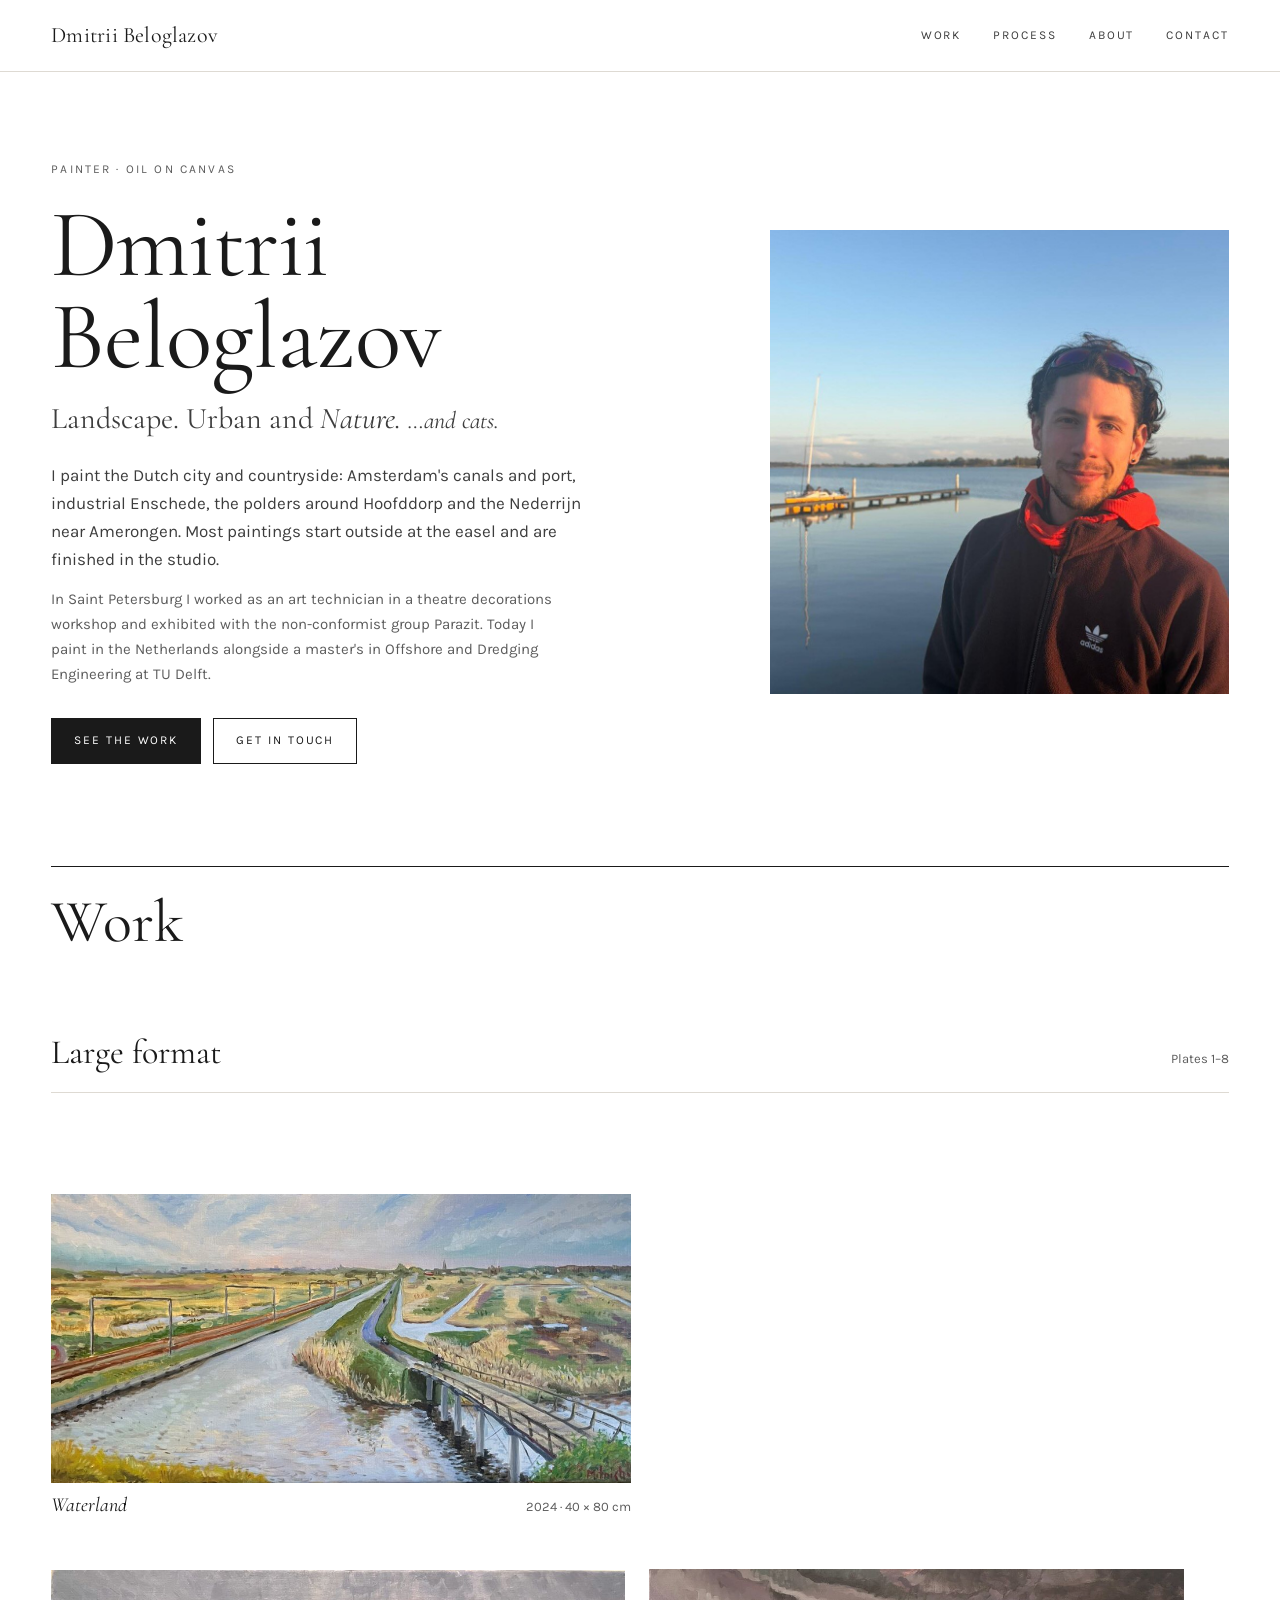
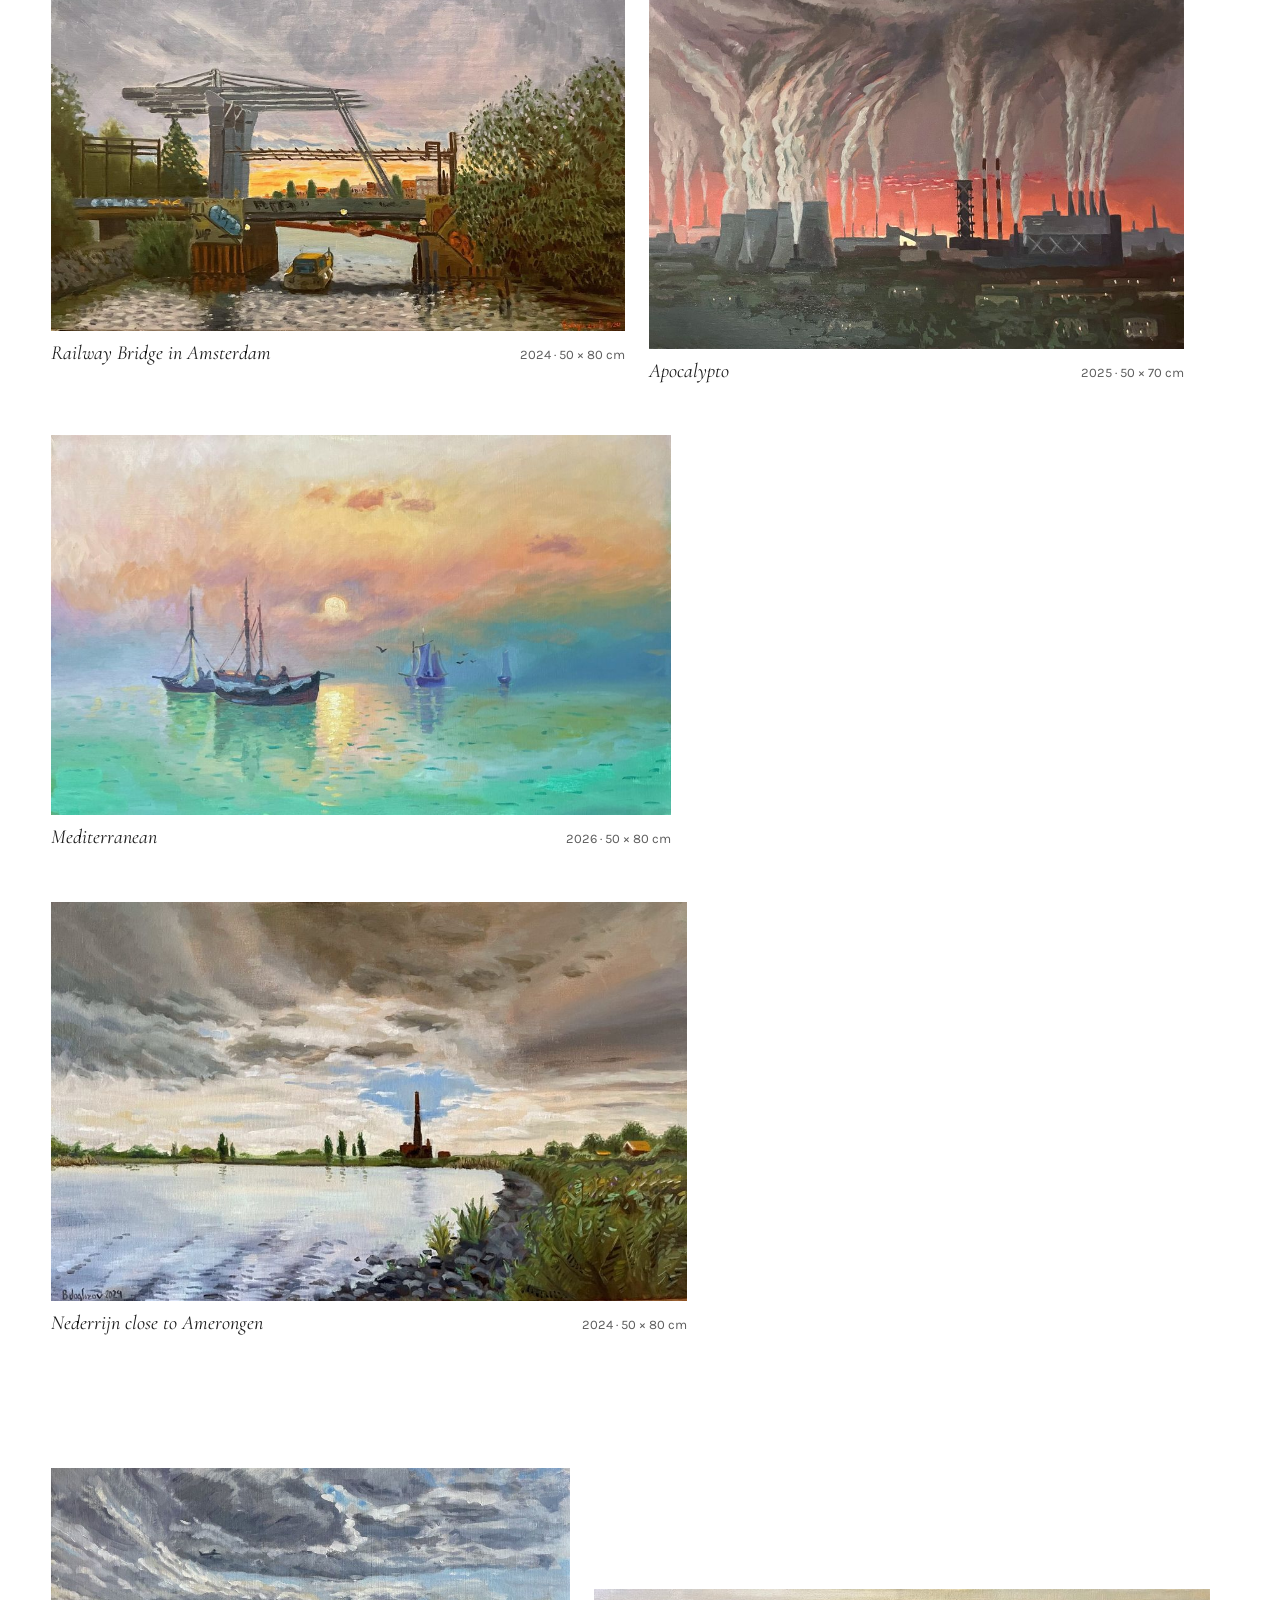
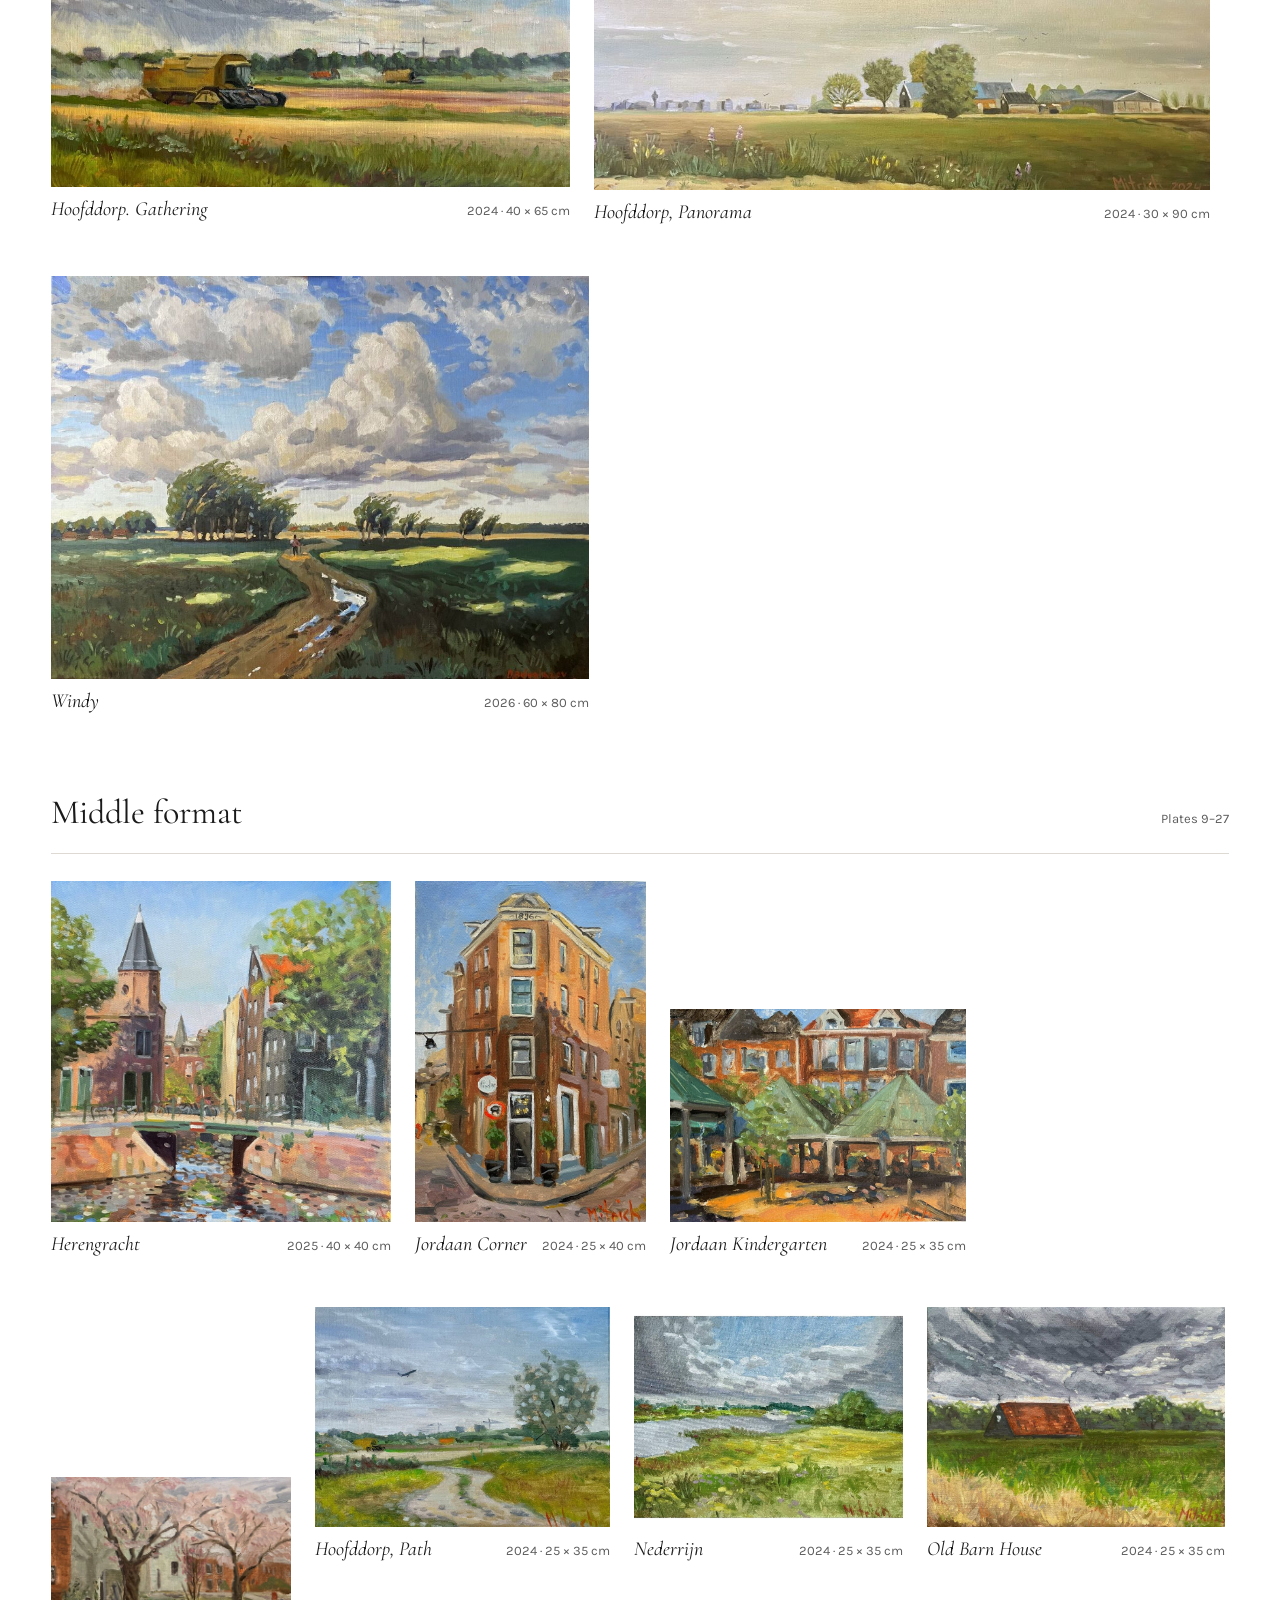
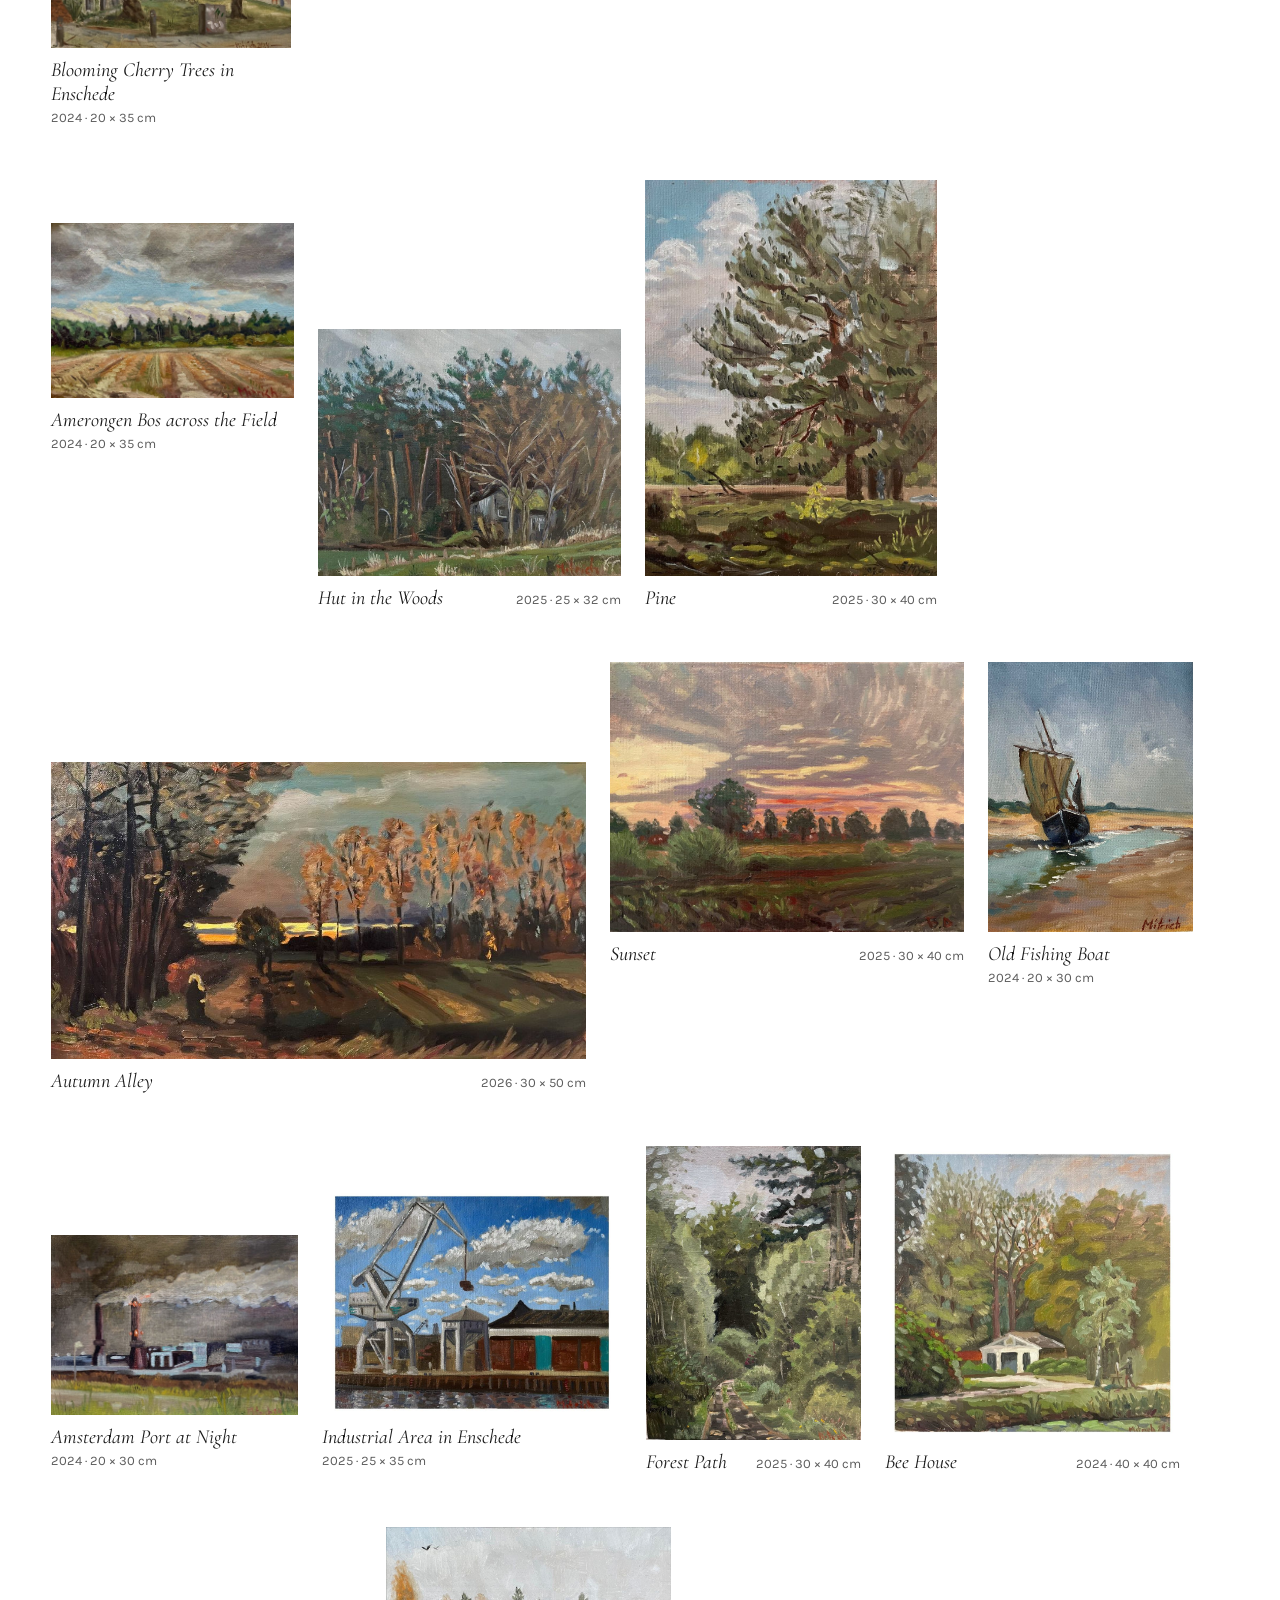
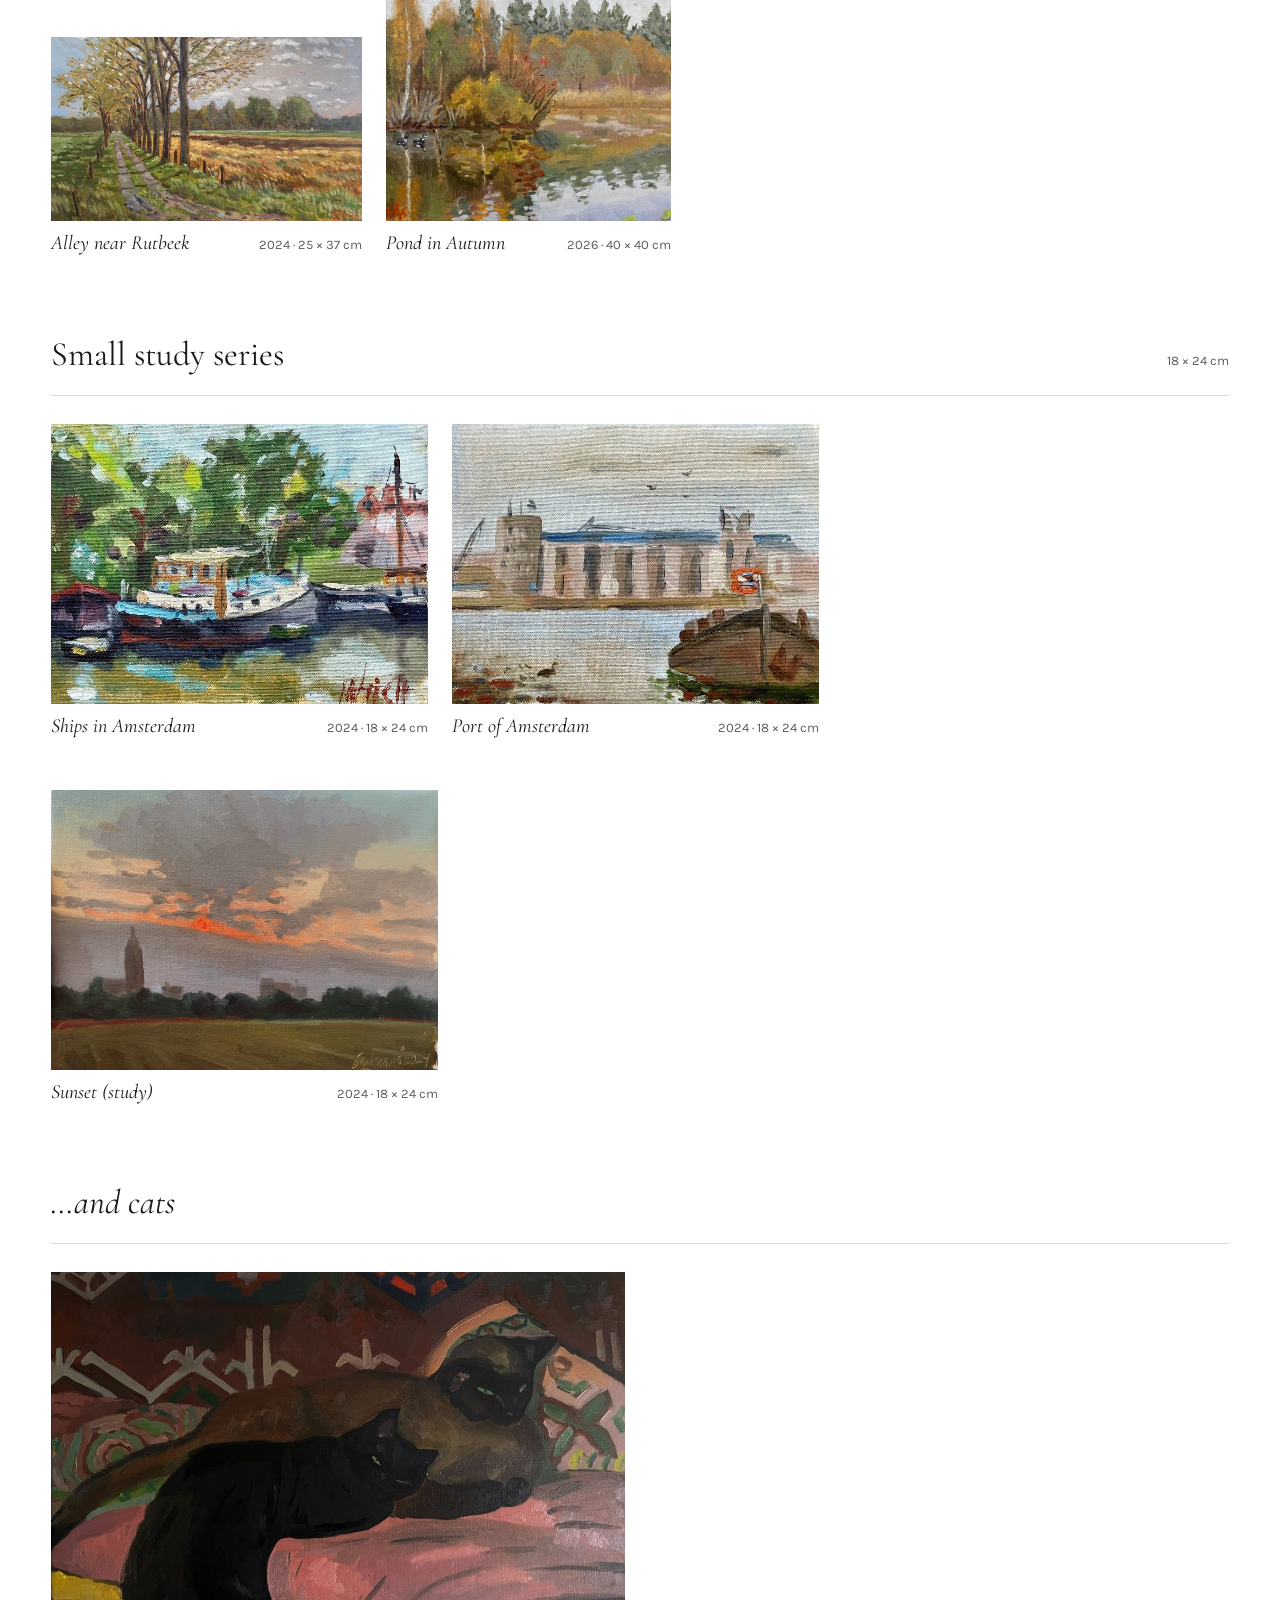
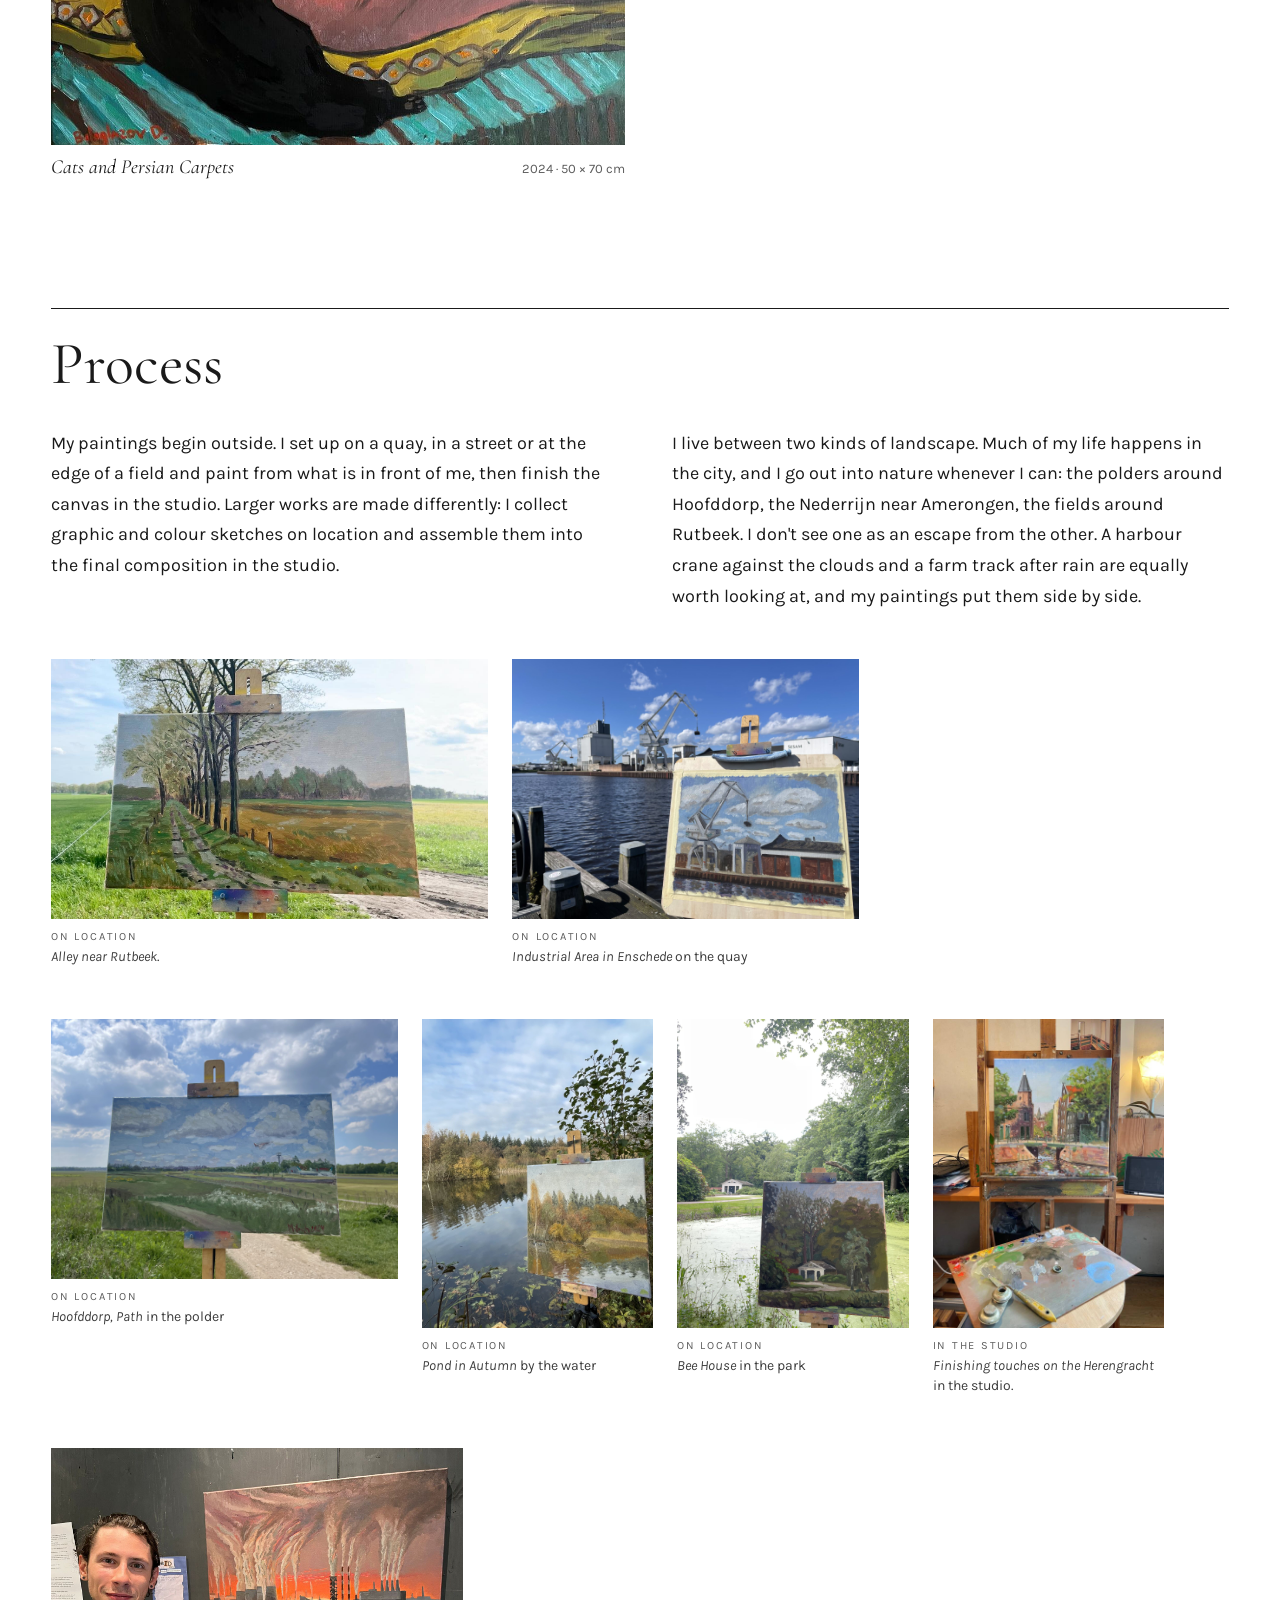
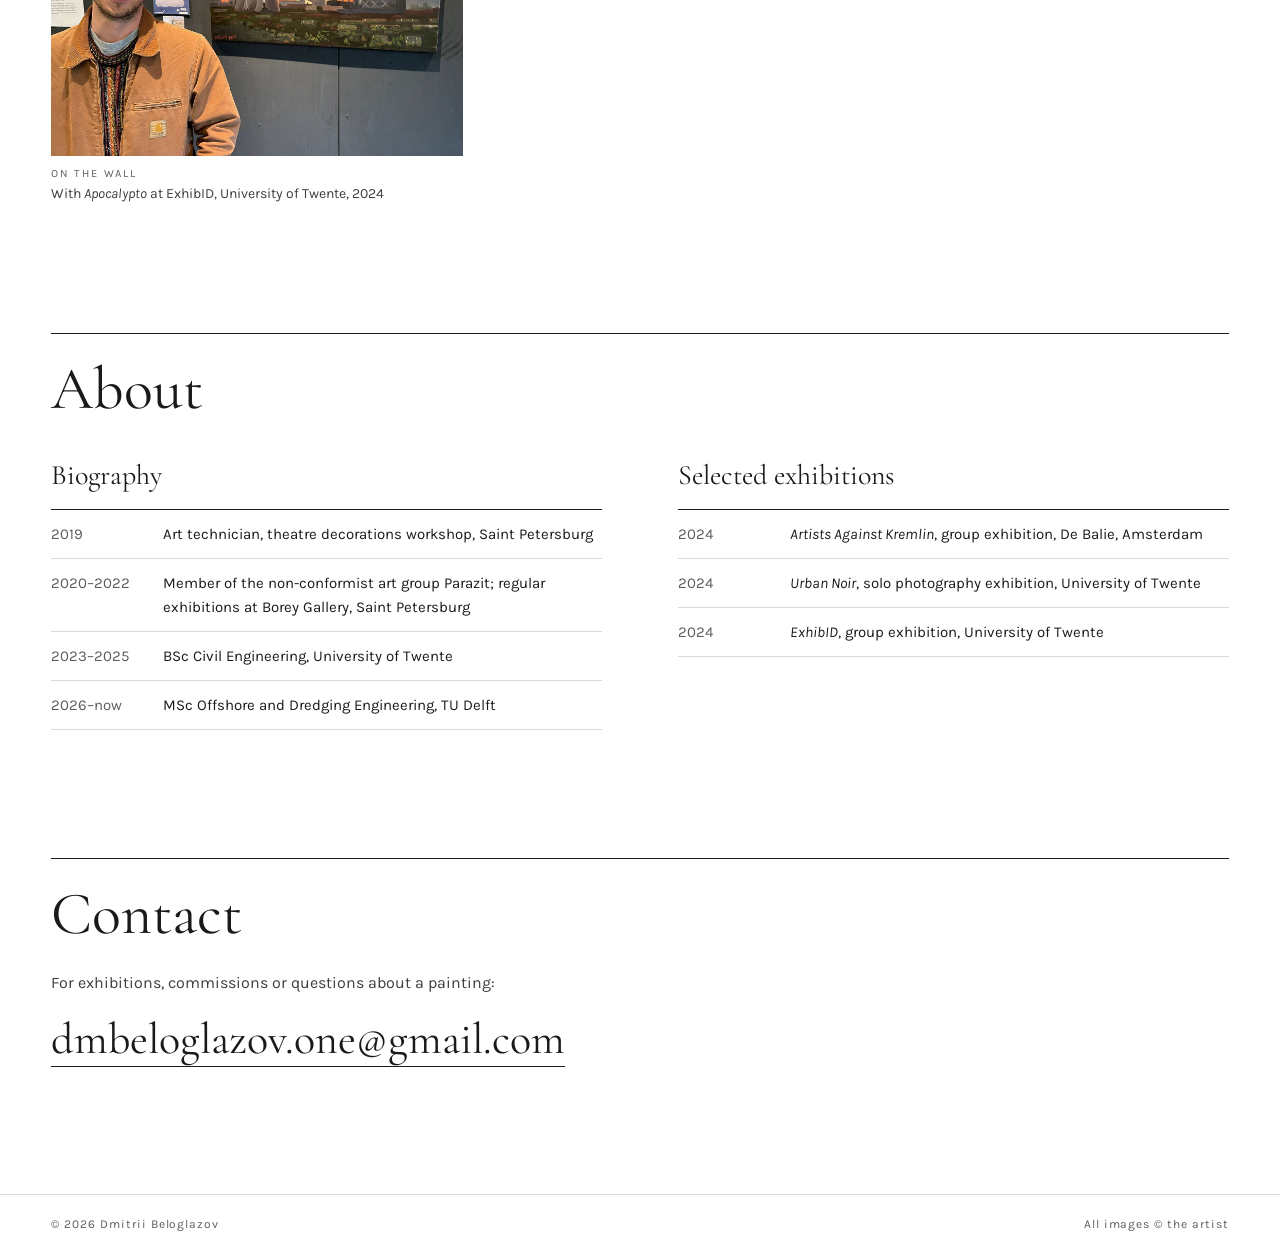
==== commit a9a0185a: "Revise figcaption for studio image description Updated figcaption text for clarity and detail." ====
--- a/index.html
+++ b/index.html
@@ -305,7 +305,7 @@
       </figure>
       <figure class="photo" style="--ar: 0.7500; --cm: 10">
         <div class="frame"><img src="images/photos/studio.jpg" alt="The Herengracht canal painting, finishing work in the studio." width="960" height="1280" loading="lazy" decoding="async"></div>
-        <figcaption><span class="label">In the studio</span><span><em>Herengracht</em> on the studio easel, with the palette in front</span></figcaption>
+        <figcaption><span class="label">In the studio</span><span><em>Finishing touches on the Herengracht</em> in the studio.</span></figcaption>
       </figure>
       <figure class="photo" style="--ar: 1.3333; --cm: 10">
         <div class="frame"><img src="images/photos/exhibition.jpg" alt="Dmitrii Beloglazov standing next to his painting of a smoking power station at an exhibition" width="1600" height="1200" loading="lazy" decoding="async"></div>
